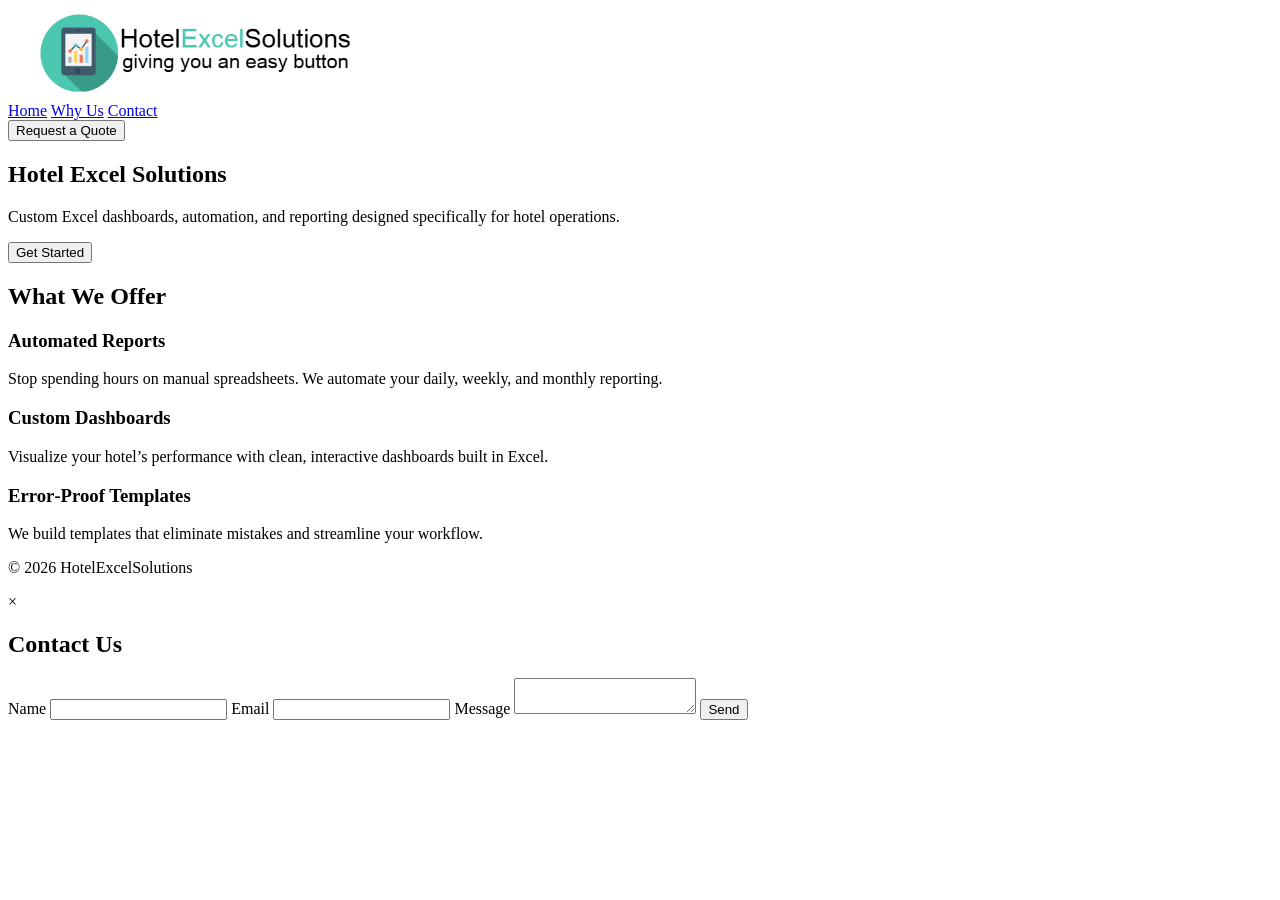
==== index.html @ 382954ae "Update index.html" ====
<!DOCTYPE html>
<html lang="en">
<head>
  <meta charset="UTF-8">
  <meta name="viewport" content="width=device-width, initial-scale=1.0">
  <title>HotelExcelSolutions</title>
  <link rel="stylesheet" href="style.css">
</head>

<body>

<header>
  <img src="logo.png" style="height:90px;">

  <nav>
    <a href="index.html">Home</a>
    <a href="whyus.html">Why Us</a>
    <a href="#" onclick="openModal()">Contact</a>
  </nav>

  <button class="btn" onclick="openModal()">Request a Quote</button>
</header>

<section class="hero">
  <h1>Hotel Excel Solutions</h1>
  <p>Custom Excel dashboards, automation, and reporting designed specifically for hotel operations.</p>
  <button class="btn" onclick="openModal()">Get Started</button>
</section>

<section class="features">
  <h2>What We Offer</h2>
  <div class="feature-grid">
    <div class="feature">
      <h3>Automated Reports</h3>
      <p>Stop spending hours on manual spreadsheets. We automate your daily, weekly, and monthly reporting.</p>
    </div>
    <div class="feature">
      <h3>Custom Dashboards</h3>
      <p>Visualize your hotel’s performance with clean, interactive dashboards built in Excel.</p>
    </div>
    <div class="feature">
      <h3>Error‑Proof Templates</h3>
      <p>We build templates that eliminate mistakes and streamline your workflow.</p>
    </div>
  </div>
</section>

<footer>
  <p>© 2026 HotelExcelSolutions</p>
</footer>

<!-- CONTACT MODAL -->
<div id="contactModal" class="modal">
  <div class="modal-content">
    <span class="close" onclick="closeModal()">&times;</span>
    <h2>Contact Us</h2>
    <form action="https://api.web3forms.com/submit" method="POST">
      <input type="hidden" name="access_key" value="YOUR_WEB3FORMS_KEY">

      <label>Name</label>
      <input type="text" name="name" required>

      <label>Email</label>
      <input type="email" name="email" required>

      <label>Message</label>
      <textarea name="message" required></textarea>

      <button class="btn" type="submit">Send</button>
    </form>
  </div>
</div>

<script>
function openModal() {
  document.getElementById("contactModal").style.display = "block";
}
function closeModal() {
  document.getElementById("contactModal").style.display = "none";
}
</script>

</body>
</html>
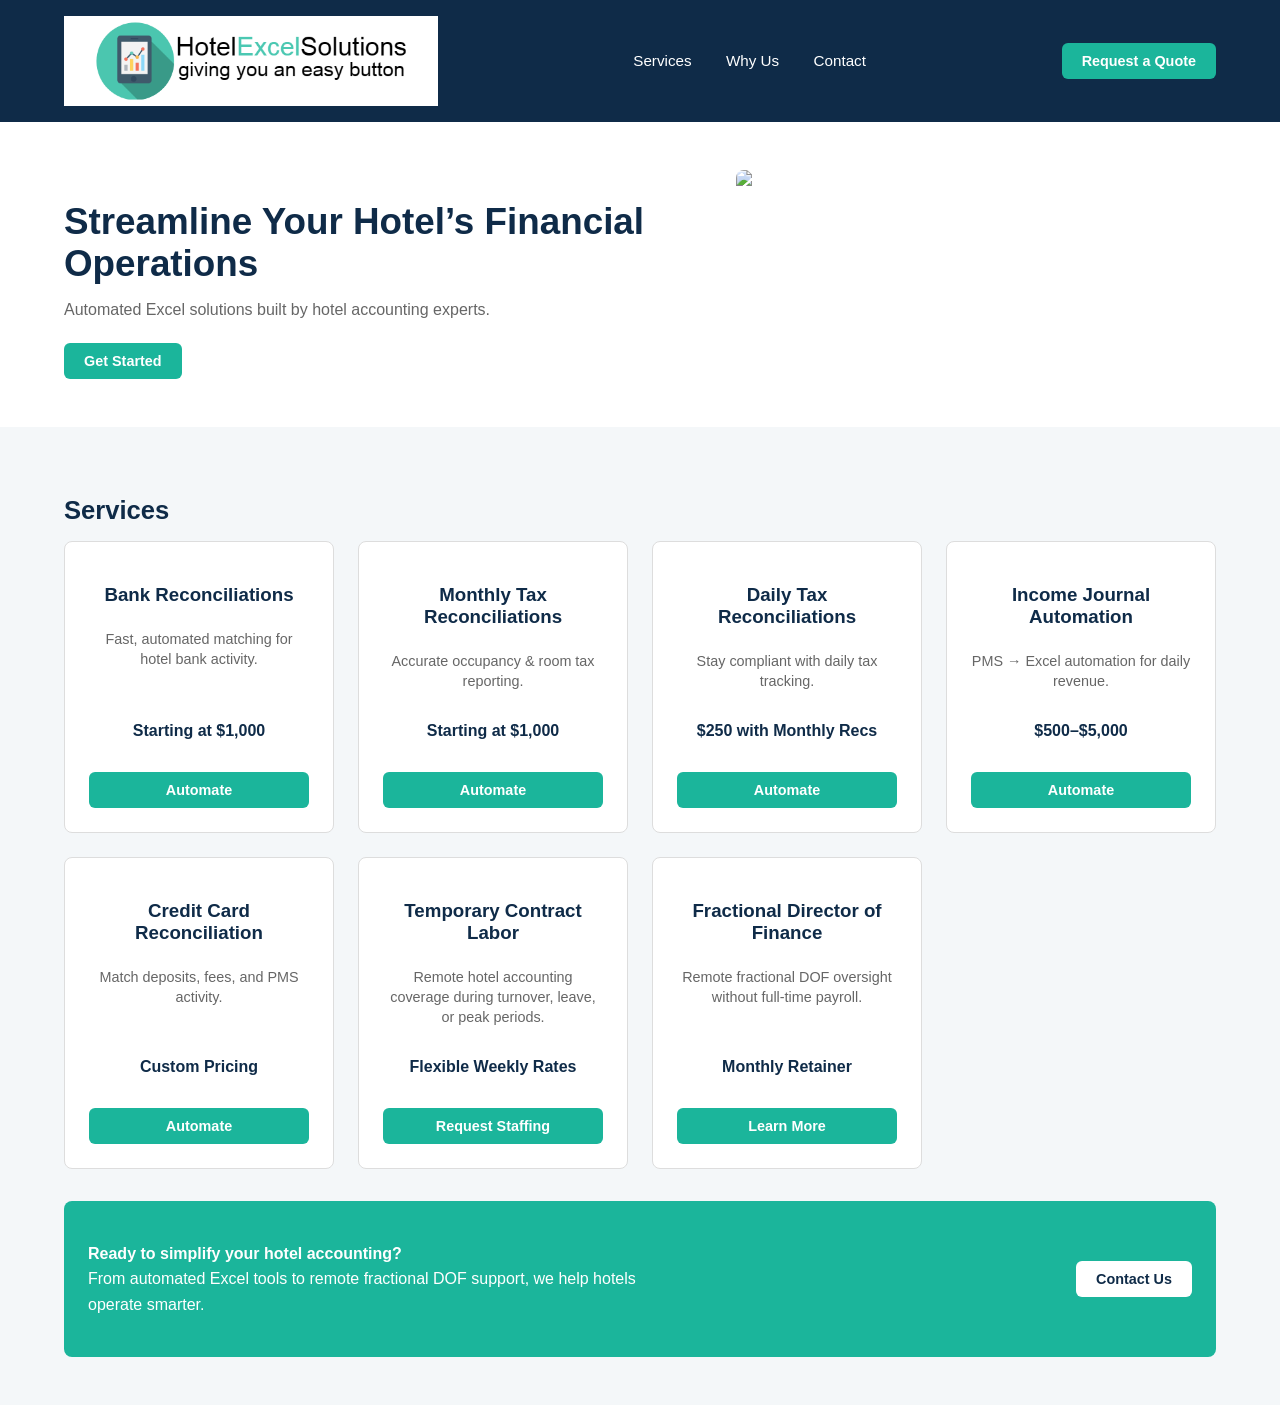
==== commit 5daf7a54: "Update index.html" ====
--- a/index.html
+++ b/index.html
@@ -1,83 +1,302 @@
 <!DOCTYPE html>
 <html lang="en">
 <head>
-  <meta charset="UTF-8">
-  <meta name="viewport" content="width=device-width, initial-scale=1.0">
-  <title>HotelExcelSolutions</title>
-  <link rel="stylesheet" href="style.css">
+<meta charset="UTF-8">
+<meta name="viewport" content="width=device-width, initial-scale=1.0">
+<title>Hotel Excel Solutions</title>
+
+<style>
+:root {
+  --primary:#0f2b48;
+  --accent:#1bb59b;
+  --accent-hover:#15937d;
+  --light:#f4f7f9;
+  --text:#2c3e50;
+  --muted:#666;
+  --white:#fff;
+}
+
+/* GLOBAL */
+body {
+  margin:0;
+  font-family:Segoe UI, Tahoma, sans-serif;
+  background:var(--light);
+  color:var(--text);
+}
+
+/* HEADER */
+header {
+  background:var(--primary);
+  padding:1rem 5%;
+  display:flex;
+  justify-content:space-between;
+  align-items:center;
+}
+header img {height:90px;}
+nav a {
+  color:var(--white);
+  margin:0 15px;
+  text-decoration:none;
+  font-size:.95rem;
+}
+nav a:hover {color:var(--accent);}
+.btn {
+  background:var(--accent);
+  color:var(--white);
+  padding:10px 20px;
+  border-radius:6px;
+  border:none;
+  cursor:pointer;
+  font-size:.9rem;
+  font-weight:600;
+}
+.btn:hover {background:var(--accent-hover);}
+
+/* HERO */
+.hero {
+  background:var(--white);
+  padding:3rem 5%;
+  display:flex;
+  flex-wrap:wrap;
+  gap:2rem;
+}
+.hero-text {flex:1; min-width:280px;}
+.hero-text h1 {
+  font-size:2.3rem;
+  color:var(--primary);
+  margin-bottom:.5rem;
+}
+.hero-text p {
+  color:var(--muted);
+  font-size:1rem;
+  margin-bottom:1.5rem;
+}
+.hero img {
+  max-width:480px;
+  width:100%;
+  border-radius:8px;
+}
+
+/* CONTAINER */
+.container {
+  padding:3rem 5%;
+  max-width:1200px;
+  margin:auto;
+}
+
+/* GRID — ORIGINAL BOX SIZES */
+.grid {
+  display:grid;
+  grid-template-columns:repeat(auto-fit, minmax(250px, 1fr));
+  gap:1.5rem; /* original spacing */
+}
+
+/* CARD — INTERNAL ALIGNMENT FIX ONLY */
+.card {
+  background:var(--white);
+  padding:1.5rem;
+  border-radius:8px;
+  border:1px solid #ddd;
+  text-align:center;
+
+  /* NEW: internal alignment without changing card height */
+  display:flex;
+  flex-direction:column;
+}
+
+.card h3 {
+  color:var(--primary);
+  margin-bottom:0.5rem;
+}
+
+.card p {
+  color:var(--muted);
+  font-size:.9rem;
+  line-height:1.4;
+
+  /* NEW: expands description area to align buttons */
+  flex-grow:1;
+}
+
+.price {
+  font-weight:bold;
+  margin:1rem 0;
+  color:var(--primary);
+}
+
+.card .btn {
+  margin-top:1rem;
+}
+
+/* BANNER */
+.banner {
+  background:#1bb59b;
+  color:#ffffff;
+  padding:1.5rem;
+  border-radius:8px;
+  margin-top:2rem;
+  display:flex;
+  justify-content:space-between;
+  flex-wrap:wrap;
+  align-items:center;
+  gap:1rem;
+}
+.banner p {
+  color:#ffffff;
+  font-size:1rem;
+  line-height:1.6;
+  max-width:600px;
+}
+.banner .btn {
+  background:#ffffff;
+  color:#0f2b48;
+  font-weight:bold;
+}
+
+/* MODAL */
+.modal {
+  display:none;
+  position:fixed;
+  top:0; left:0;
+  width:100%; height:100%;
+  background:rgba(0,0,0,.5);
+  justify-content:center;
+  align-items:center;
+}
+.modal-content {
+  background:var(--white);
+  padding:2rem;
+  border-radius:8px;
+  width:90%;
+  max-width:450px;
+  position:relative;
+}
+.close {
+  position:absolute;
+  top:10px; right:15px;
+  font-size:1.5rem;
+  cursor:pointer;
+}
+input,textarea {
+  width:100%;
+  padding:10px;
+  margin-bottom:1rem;
+  border:1px solid #ccc;
+  border-radius:6px;
+  font-size:.9rem;
+}
+</style>
 </head>
 
 <body>
 
 <header>
-  <img src="logo.png" style="height:90px;">
-
+  <img src="logo.png">
   <nav>
-    <a href="index.html">Home</a>
+    <a href="#services">Services</a>
     <a href="whyus.html">Why Us</a>
     <a href="#" onclick="openModal()">Contact</a>
   </nav>
-
   <button class="btn" onclick="openModal()">Request a Quote</button>
 </header>
 
 <section class="hero">
-  <h1>Hotel Excel Solutions</h1>
-  <p>Custom Excel dashboards, automation, and reporting designed specifically for hotel operations.</p>
-  <button class="btn" onclick="openModal()">Get Started</button>
+  <div class="hero-text">
+    <h1>Streamline Your Hotel’s Financial Operations</h1>
+    <p>Automated Excel solutions built by hotel accounting experts.</p>
+    <button class="btn" onclick="openModal()">Get Started</button>
+  </div>
+  <img src="https://images.unsplash.com/photo-1460925895917-afdab827c52f?auto=format&fit=crop&w=600&q=80">
 </section>
 
-<section class="features">
-  <h2>What We Offer</h2>
-  <div class="feature-grid">
-    <div class="feature">
-      <h3>Automated Reports</h3>
-      <p>Stop spending hours on manual spreadsheets. We automate your daily, weekly, and monthly reporting.</p>
-    </div>
-    <div class="feature">
-      <h3>Custom Dashboards</h3>
-      <p>Visualize your hotel’s performance with clean, interactive dashboards built in Excel.</p>
-    </div>
-    <div class="feature">
-      <h3>Error‑Proof Templates</h3>
-      <p>We build templates that eliminate mistakes and streamline your workflow.</p>
-    </div>
-  </div>
-</section>
-
-<footer>
-  <p>© 2026 HotelExcelSolutions</p>
-</footer>
-
-<!-- CONTACT MODAL -->
-<div id="contactModal" class="modal">
+<div class="container">
+
+<h2 id="services" style="color:var(--primary); margin-bottom:1rem; font-size:1.6rem; font-weight:600;">Services</h2>
+
+<div class="grid">
+
+  <div class="card">
+    <h3>Bank Reconciliations</h3>
+    <p>Fast, automated matching for hotel bank activity.</p>
+    <div class="price">Starting at $1,000</div>
+    <button class="btn" onclick="openModal()">Automate</button>
+  </div>
+
+  <div class="card">
+    <h3>Monthly Tax Reconciliations</h3>
+    <p>Accurate occupancy & room tax reporting.</p>
+    <div class="price">Starting at $1,000</div>
+    <button class="btn" onclick="openModal()">Automate</button>
+  </div>
+
+  <div class="card">
+    <h3>Daily Tax Reconciliations</h3>
+    <p>Stay compliant with daily tax tracking.</p>
+    <div class="price">$250 with Monthly Recs</div>
+    <button class="btn" onclick="openModal()">Automate</button>
+  </div>
+
+  <div class="card">
+    <h3>Income Journal Automation</h3>
+    <p>PMS → Excel automation for daily revenue.</p>
+    <div class="price">$500–$5,000</div>
+    <button class="btn" onclick="openModal()">Automate</button>
+  </div>
+
+  <div class="card">
+    <h3>Credit Card Reconciliation</h3>
+    <p>Match deposits, fees, and PMS activity.</p>
+    <div class="price">Custom Pricing</div>
+    <button class="btn" onclick="openModal()">Automate</button>
+  </div>
+
+  <div class="card">
+    <h3>Temporary Contract Labor</h3>
+    <p>Remote hotel accounting coverage during turnover, leave, or peak periods.</p>
+    <div class="price">Flexible Weekly Rates</div>
+    <button class="btn" onclick="openModal()">Request Staffing</button>
+  </div>
+
+  <div class="card">
+    <h3>Fractional Director of Finance</h3>
+    <p>Remote fractional DOF oversight without full‑time payroll.</p>
+    <div class="price">Monthly Retainer</div>
+    <button class="btn" onclick="openModal()">Learn More</button>
+  </div>
+
+</div>
+
+<div class="banner">
+  <p><strong>Ready to simplify your hotel accounting?</strong><br>
+  From automated Excel tools to remote fractional DOF support, we help hotels operate smarter.</p>
+  <button class="btn" onclick="openModal()">Contact Us</button>
+</div>
+
+</div>
+
+<!-- MODAL -->
+<div class="modal" id="quoteModal">
   <div class="modal-content">
     <span class="close" onclick="closeModal()">&times;</span>
-    <h2>Contact Us</h2>
+    <h2 style="color:var(--primary); margin-bottom:1rem;">Request a Quote</h2>
+
     <form action="https://api.web3forms.com/submit" method="POST">
-      <input type="hidden" name="access_key" value="YOUR_WEB3FORMS_KEY">
-
-      <label>Name</label>
-      <input type="text" name="name" required>
-
-      <label>Email</label>
-      <input type="email" name="email" required>
-
-      <label>Message</label>
-      <textarea name="message" required></textarea>
-
-      <button class="btn" type="submit">Send</button>
+      <input type="hidden" name="access_key" value="4892f52e-7f57-4a6a-965e-d0a2a66b66ae">
+
+      <input type="text" name="Name" placeholder="Your Name" required>
+      <input type="text" name="Property" placeholder="Hotel / Property Name" required>
+      <input type="email" name="Email" placeholder="Email Address" required>
+      <textarea name="Services" rows="3" placeholder="Tell us what you need..."></textarea>
+
+      <button class="btn" style="width:100%;">Submit Request</button>
     </form>
   </div>
 </div>
 
 <script>
-function openModal() {
-  document.getElementById("contactModal").style.display = "block";
-}
-function closeModal() {
-  document.getElementById("contactModal").style.display = "none";
-}
+function openModal(){document.getElementById('quoteModal').style.display='flex';}
+function closeModal(){document.getElementById('quoteModal').style.display='none';}
+window.onclick=function(e){if(e.target===document.getElementById('quoteModal')) closeModal();}
 </script>
 
 </body>
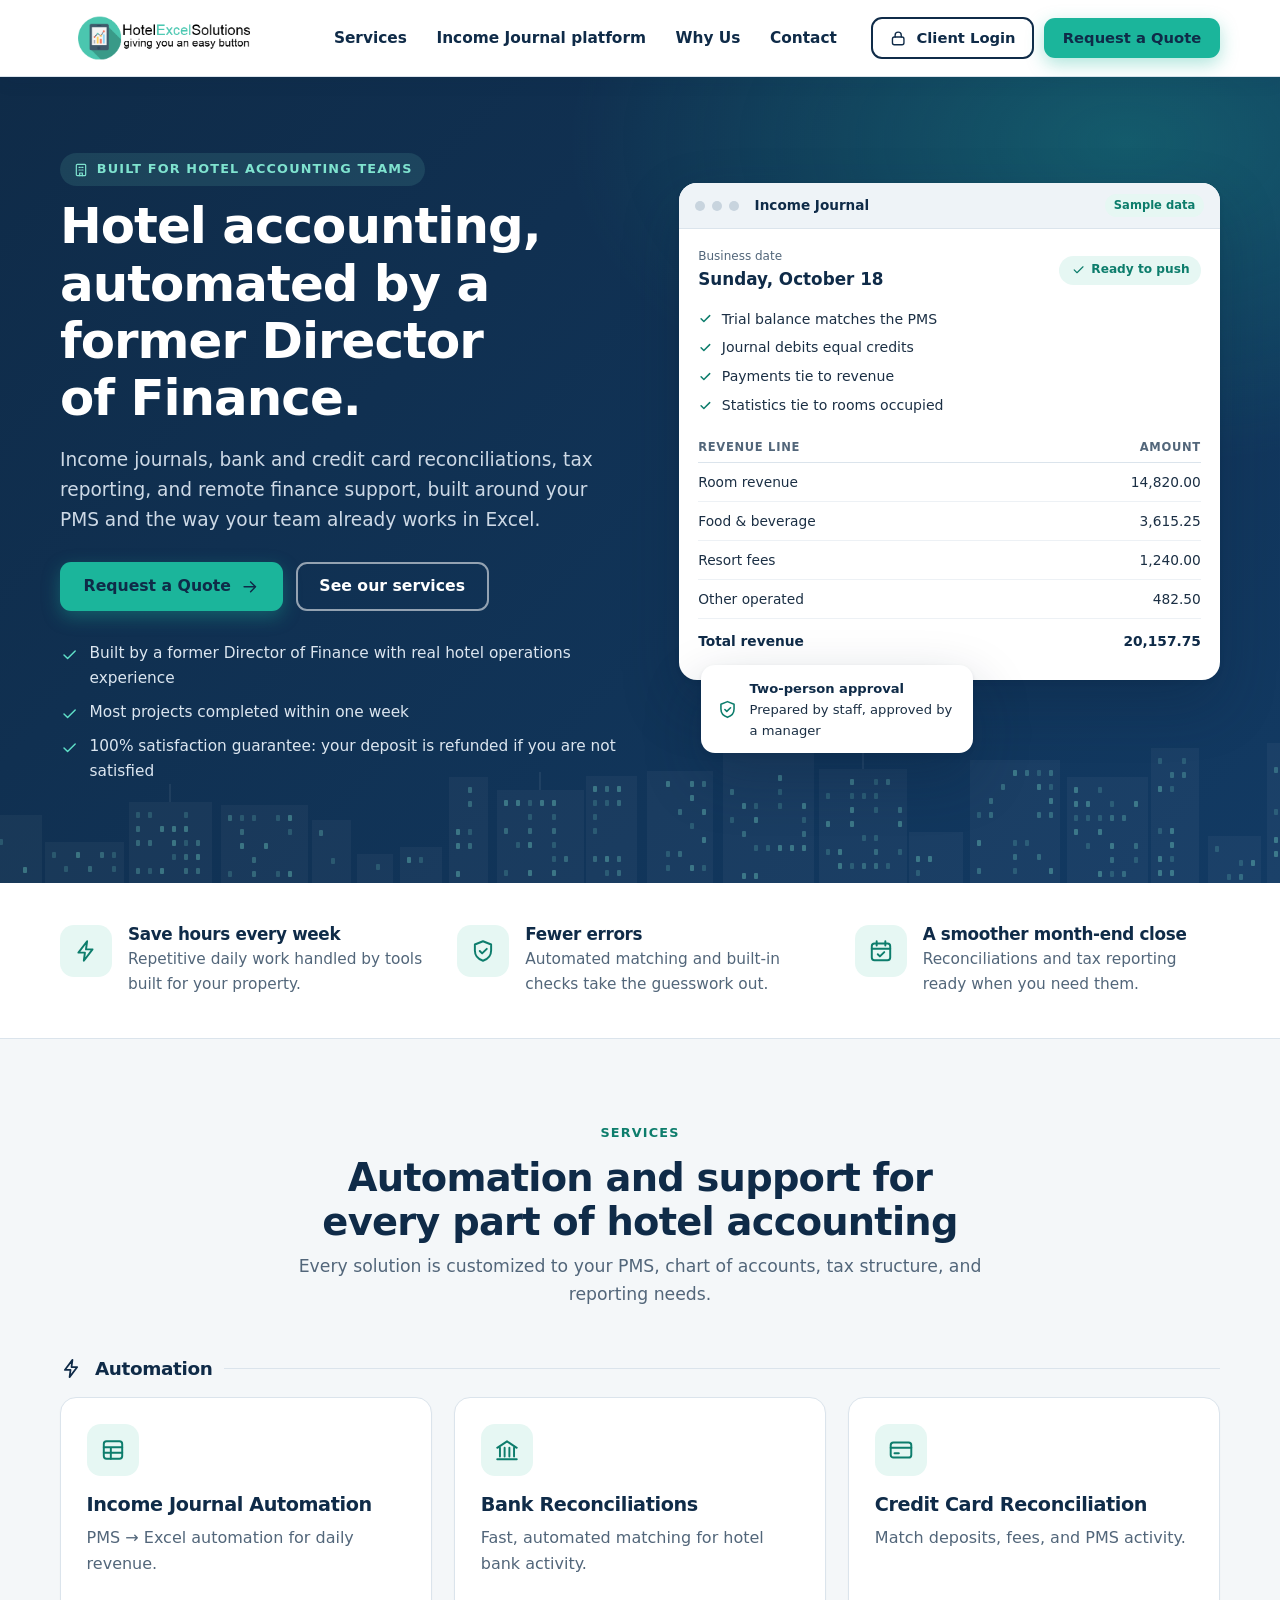
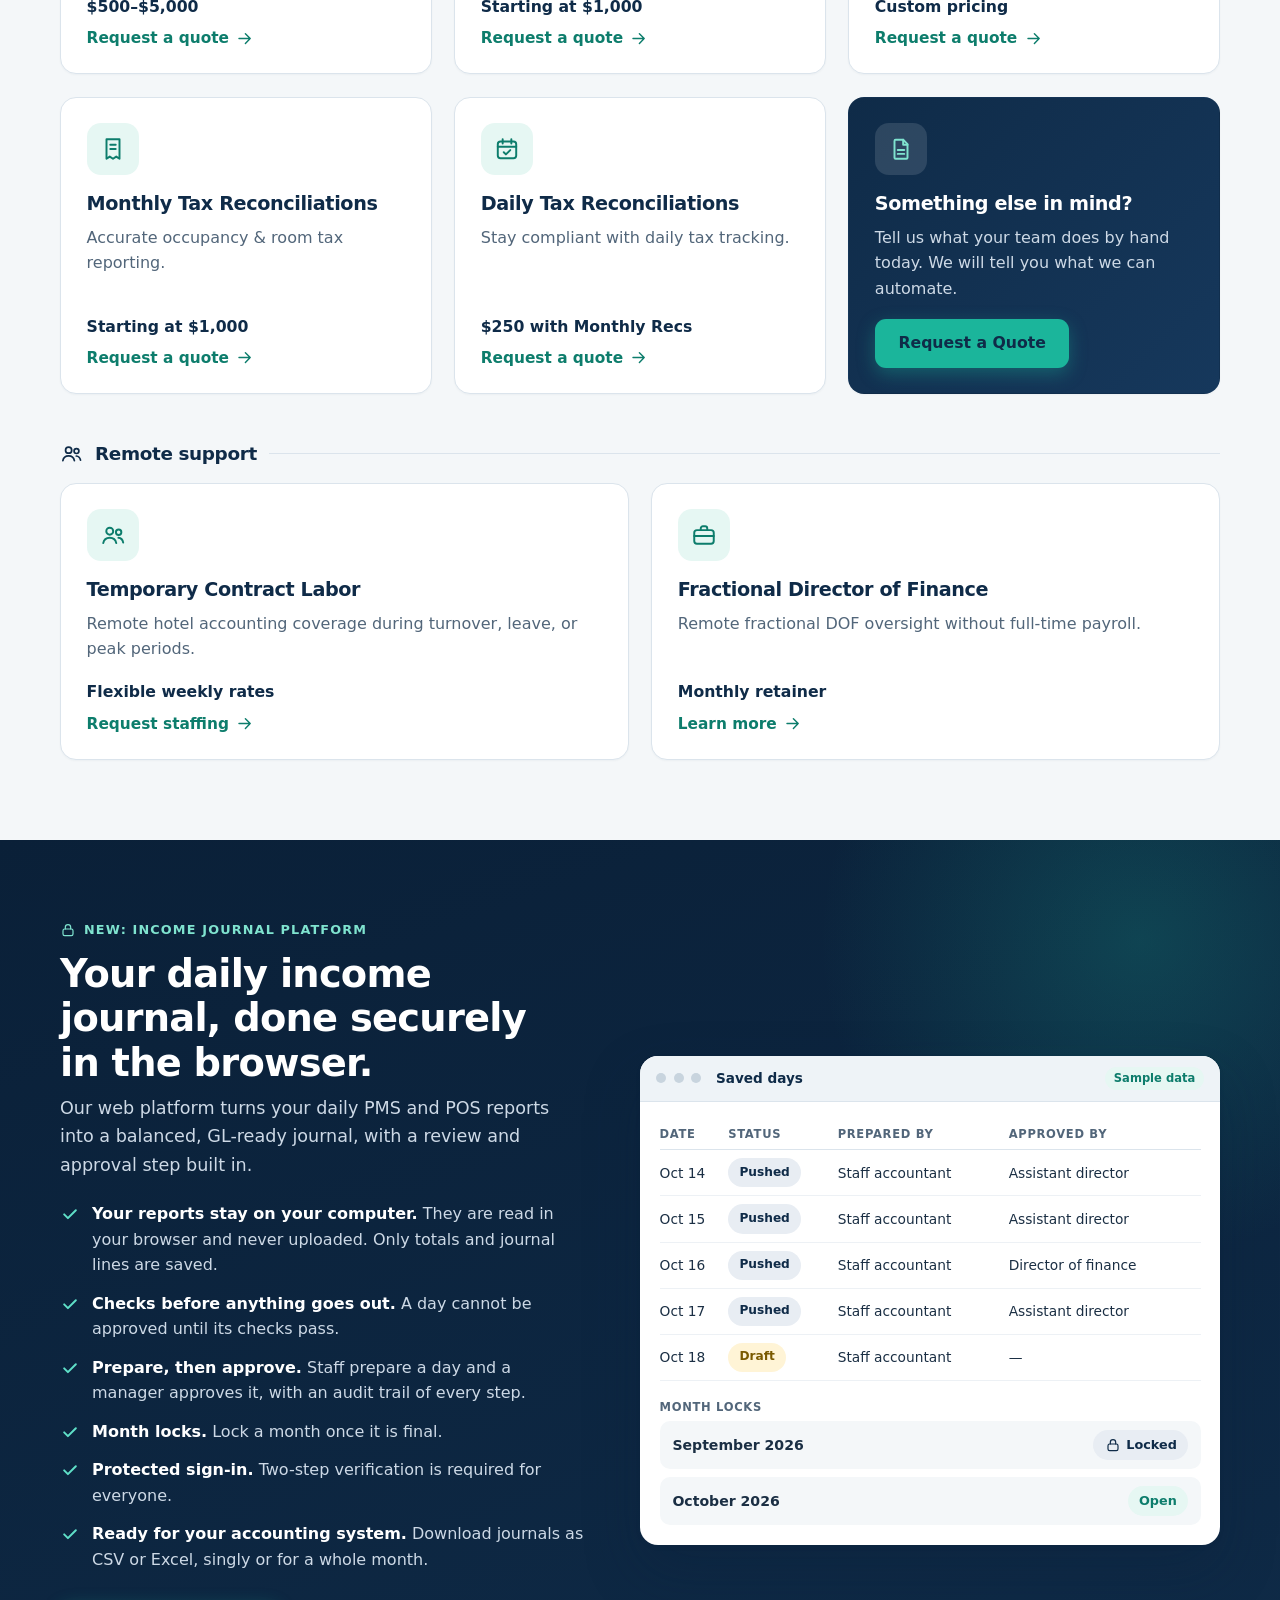
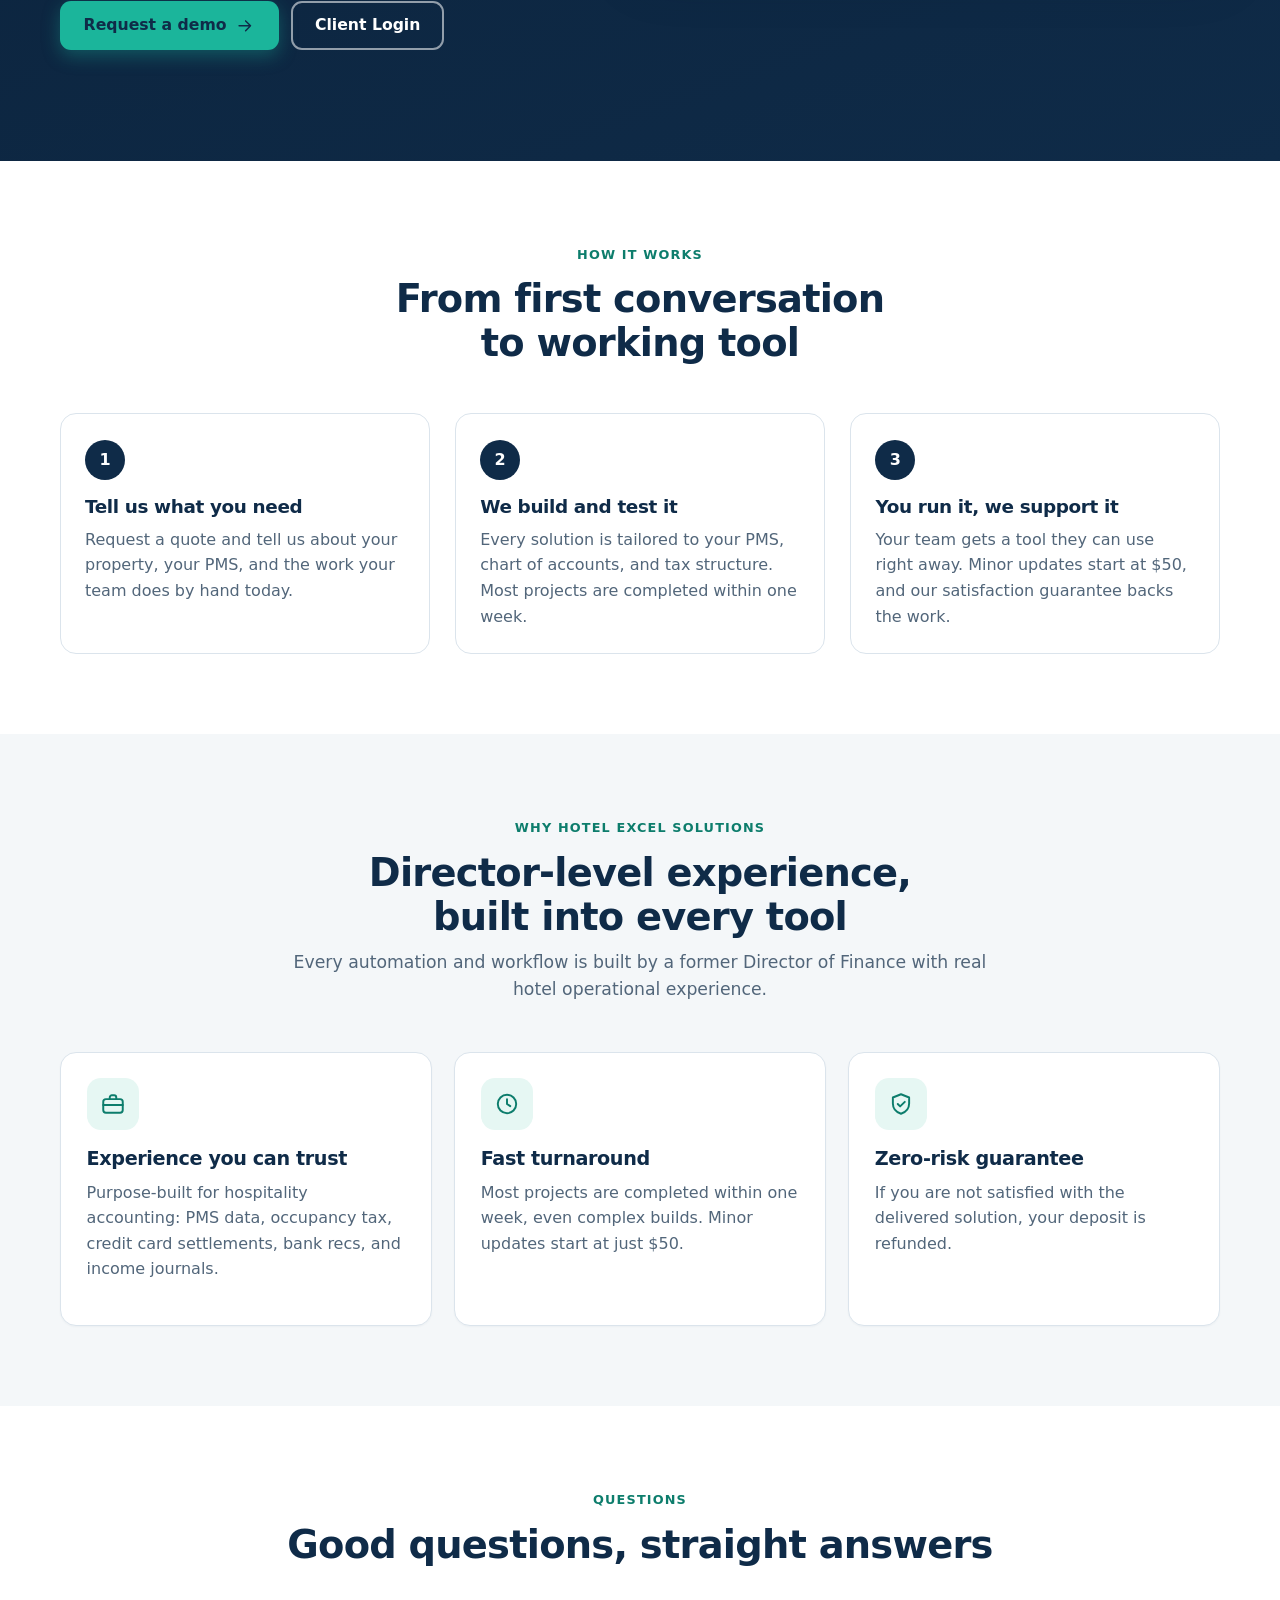
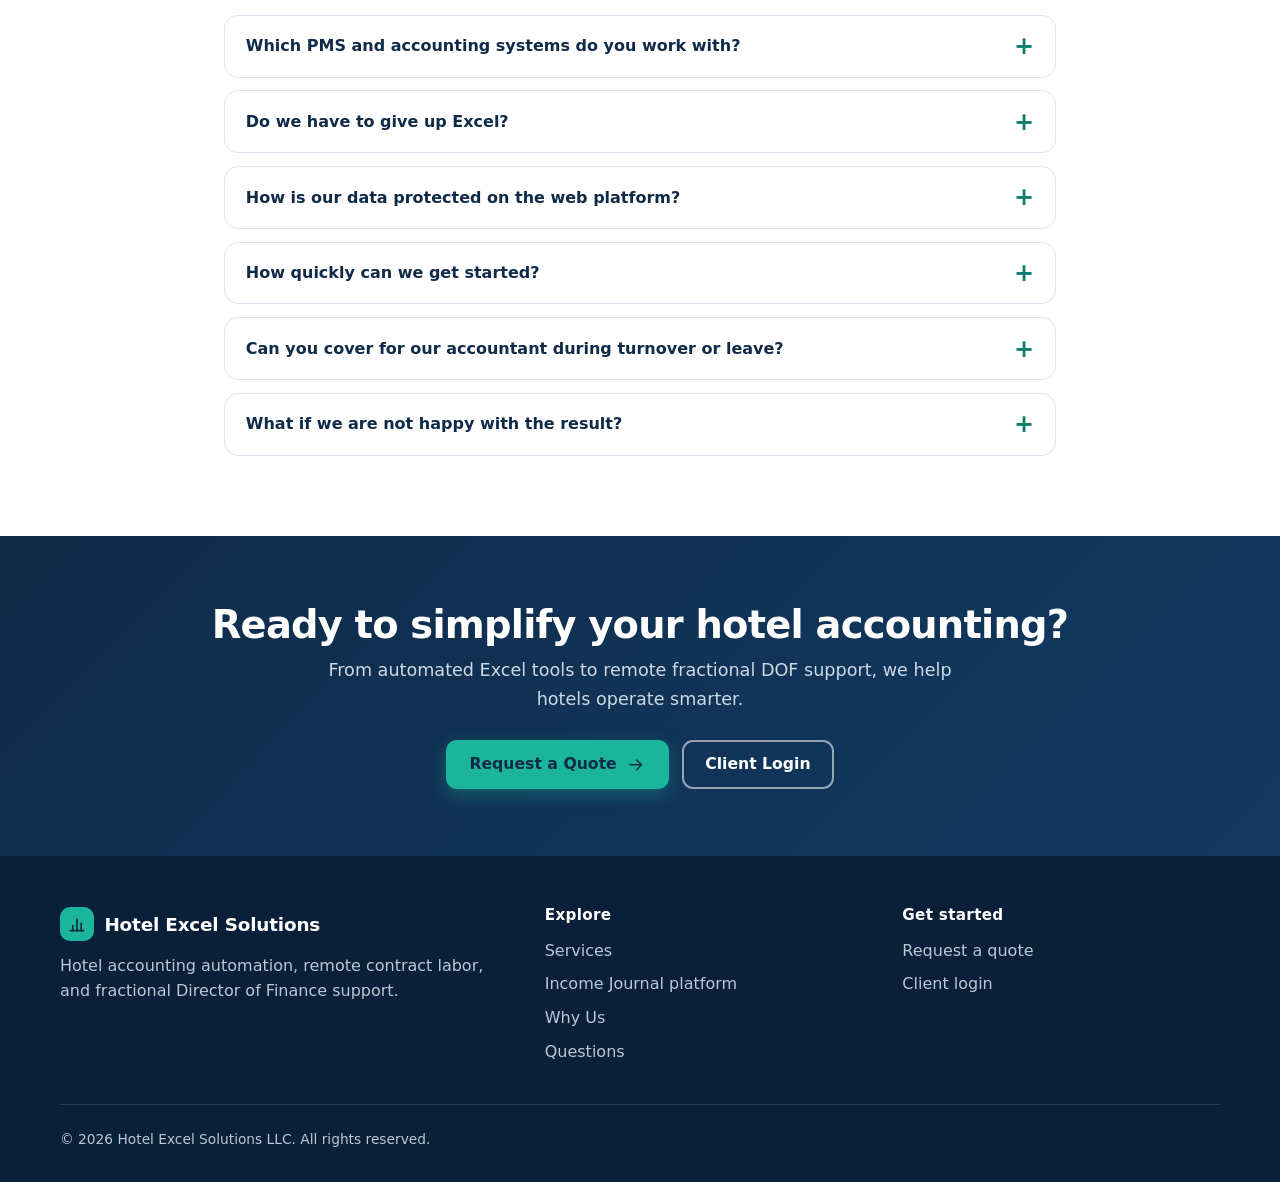
==== commit 94f8e880: "Add files via upload" ====
--- a/index.html
+++ b/index.html
@@ -1,303 +1,343 @@
-<!DOCTYPE html>
-<html lang="en">
-<head>
-<meta charset="UTF-8">
-<meta name="viewport" content="width=device-width, initial-scale=1.0">
-<title>Hotel Excel Solutions</title>
-
-<style>
-:root {
-  --primary:#0f2b48;
-  --accent:#1bb59b;
-  --accent-hover:#15937d;
-  --light:#f4f7f9;
-  --text:#2c3e50;
-  --muted:#666;
-  --white:#fff;
-}
-
-/* GLOBAL */
-body {
-  margin:0;
-  font-family:Segoe UI, Tahoma, sans-serif;
-  background:var(--light);
-  color:var(--text);
-}
-
-/* HEADER */
-header {
-  background:var(--primary);
-  padding:1rem 5%;
-  display:flex;
-  justify-content:space-between;
-  align-items:center;
-}
-header img {height:90px;}
-nav a {
-  color:var(--white);
-  margin:0 15px;
-  text-decoration:none;
-  font-size:.95rem;
-}
-nav a:hover {color:var(--accent);}
-.btn {
-  background:var(--accent);
-  color:var(--white);
-  padding:10px 20px;
-  border-radius:6px;
-  border:none;
-  cursor:pointer;
-  font-size:.9rem;
-  font-weight:600;
-}
-.btn:hover {background:var(--accent-hover);}
-
-/* HERO */
-.hero {
-  background:var(--white);
-  padding:3rem 5%;
-  display:flex;
-  flex-wrap:wrap;
-  gap:2rem;
-}
-.hero-text {flex:1; min-width:280px;}
-.hero-text h1 {
-  font-size:2.3rem;
-  color:var(--primary);
-  margin-bottom:.5rem;
-}
-.hero-text p {
-  color:var(--muted);
-  font-size:1rem;
-  margin-bottom:1.5rem;
-}
-.hero img {
-  max-width:480px;
-  width:100%;
-  border-radius:8px;
-}
-
-/* CONTAINER */
-.container {
-  padding:3rem 5%;
-  max-width:1200px;
-  margin:auto;
-}
-
-/* GRID — ORIGINAL BOX SIZES */
-.grid {
-  display:grid;
-  grid-template-columns:repeat(auto-fit, minmax(250px, 1fr));
-  gap:1.5rem; /* original spacing */
-}
-
-/* CARD — INTERNAL ALIGNMENT FIX ONLY */
-.card {
-  background:var(--white);
-  padding:1.5rem;
-  border-radius:8px;
-  border:1px solid #ddd;
-  text-align:center;
-
-  /* NEW: internal alignment without changing card height */
-  display:flex;
-  flex-direction:column;
-}
-
-.card h3 {
-  color:var(--primary);
-  margin-bottom:0.5rem;
-}
-
-.card p {
-  color:var(--muted);
-  font-size:.9rem;
-  line-height:1.4;
-
-  /* NEW: expands description area to align buttons */
-  flex-grow:1;
-}
-
-.price {
-  font-weight:bold;
-  margin:1rem 0;
-  color:var(--primary);
-}
-
-.card .btn {
-  margin-top:1rem;
-}
-
-/* BANNER */
-.banner {
-  background:#1bb59b;
-  color:#ffffff;
-  padding:1.5rem;
-  border-radius:8px;
-  margin-top:2rem;
-  display:flex;
-  justify-content:space-between;
-  flex-wrap:wrap;
-  align-items:center;
-  gap:1rem;
-}
-.banner p {
-  color:#ffffff;
-  font-size:1rem;
-  line-height:1.6;
-  max-width:600px;
-}
-.banner .btn {
-  background:#ffffff;
-  color:#0f2b48;
-  font-weight:bold;
-}
-
-/* MODAL */
-.modal {
-  display:none;
-  position:fixed;
-  top:0; left:0;
-  width:100%; height:100%;
-  background:rgba(0,0,0,.5);
-  justify-content:center;
-  align-items:center;
-}
-.modal-content {
-  background:var(--white);
-  padding:2rem;
-  border-radius:8px;
-  width:90%;
-  max-width:450px;
-  position:relative;
-}
-.close {
-  position:absolute;
-  top:10px; right:15px;
-  font-size:1.5rem;
-  cursor:pointer;
-}
-input,textarea {
-  width:100%;
-  padding:10px;
-  margin-bottom:1rem;
-  border:1px solid #ccc;
-  border-radius:6px;
-  font-size:.9rem;
-}
-</style>
-</head>
-
-<body>
-
-<header>
-  <img src="logo.png">
-  <nav>
-    <a href="#services">Services</a>
-    <a href="whyus.html">Why Us</a>
-    <a href="#" onclick="openModal()">Contact</a>
-  </nav>
-  <button class="btn" onclick="openModal()">Request a Quote</button>
-</header>
-
-<section class="hero">
-  <div class="hero-text">
-    <h1>Streamline Your Hotel’s Financial Operations</h1>
-    <p>Automated Excel solutions built by hotel accounting experts.</p>
-    <button class="btn" onclick="openModal()">Get Started</button>
-  </div>
-  <img src="https://images.unsplash.com/photo-1460925895917-afdab827c52f?auto=format&fit=crop&w=600&q=80">
-</section>
-
-<div class="container">
-
-<h2 id="services" style="color:var(--primary); margin-bottom:1rem; font-size:1.6rem; font-weight:600;">Services</h2>
-
-<div class="grid">
-
-  <div class="card">
-    <h3>Bank Reconciliations</h3>
-    <p>Fast, automated matching for hotel bank activity.</p>
-    <div class="price">Starting at $1,000</div>
-    <button class="btn" onclick="openModal()">Automate</button>
-  </div>
-
-  <div class="card">
-    <h3>Monthly Tax Reconciliations</h3>
-    <p>Accurate occupancy & room tax reporting.</p>
-    <div class="price">Starting at $1,000</div>
-    <button class="btn" onclick="openModal()">Automate</button>
-  </div>
-
-  <div class="card">
-    <h3>Daily Tax Reconciliations</h3>
-    <p>Stay compliant with daily tax tracking.</p>
-    <div class="price">$250 with Monthly Recs</div>
-    <button class="btn" onclick="openModal()">Automate</button>
-  </div>
-
-  <div class="card">
-    <h3>Income Journal Automation</h3>
-    <p>PMS → Excel automation for daily revenue.</p>
-    <div class="price">$500–$5,000</div>
-    <button class="btn" onclick="openModal()">Automate</button>
-  </div>
-
-  <div class="card">
-    <h3>Credit Card Reconciliation</h3>
-    <p>Match deposits, fees, and PMS activity.</p>
-    <div class="price">Custom Pricing</div>
-    <button class="btn" onclick="openModal()">Automate</button>
-  </div>
-
-  <div class="card">
-    <h3>Temporary Contract Labor</h3>
-    <p>Remote hotel accounting coverage during turnover, leave, or peak periods.</p>
-    <div class="price">Flexible Weekly Rates</div>
-    <button class="btn" onclick="openModal()">Request Staffing</button>
-  </div>
-
-  <div class="card">
-    <h3>Fractional Director of Finance</h3>
-    <p>Remote fractional DOF oversight without full‑time payroll.</p>
-    <div class="price">Monthly Retainer</div>
-    <button class="btn" onclick="openModal()">Learn More</button>
-  </div>
-
-</div>
-
-<div class="banner">
-  <p><strong>Ready to simplify your hotel accounting?</strong><br>
-  From automated Excel tools to remote fractional DOF support, we help hotels operate smarter.</p>
-  <button class="btn" onclick="openModal()">Contact Us</button>
-</div>
-
-</div>
-
-<!-- MODAL -->
-<div class="modal" id="quoteModal">
-  <div class="modal-content">
-    <span class="close" onclick="closeModal()">&times;</span>
-    <h2 style="color:var(--primary); margin-bottom:1rem;">Request a Quote</h2>
-
-    <form action="https://api.web3forms.com/submit" method="POST">
-      <input type="hidden" name="access_key" value="4892f52e-7f57-4a6a-965e-d0a2a66b66ae">
-
-      <input type="text" name="Name" placeholder="Your Name" required>
-      <input type="text" name="Property" placeholder="Hotel / Property Name" required>
-      <input type="email" name="Email" placeholder="Email Address" required>
-      <textarea name="Services" rows="3" placeholder="Tell us what you need..."></textarea>
-
-      <button class="btn" style="width:100%;">Submit Request</button>
-    </form>
-  </div>
-</div>
-
-<script>
-function openModal(){document.getElementById('quoteModal').style.display='flex';}
-function closeModal(){document.getElementById('quoteModal').style.display='none';}
-window.onclick=function(e){if(e.target===document.getElementById('quoteModal')) closeModal();}
-</script>
-
-</body>
-</html>
+<!DOCTYPE html>
+<html lang="en">
+<head>
+<meta charset="utf-8">
+<meta name="viewport" content="width=device-width, initial-scale=1">
+<title>Hotel Accounting Automation & Fractional DOF | Hotel Excel Solutions</title>
+<meta name="description" content="Hotel accounting automation by a former Director of Finance: income journals, bank, credit card and tax reconciliations, remote contract labor, and fractional DOF.">
+<link rel="canonical" href="https://hotelexcelsolutions.com/">
+<meta name="theme-color" content="#0f2b48">
+<meta http-equiv="Content-Security-Policy" content="default-src 'self'; script-src 'self'; style-src 'self'; img-src 'self' data:; font-src 'self'; connect-src https://api.web3forms.com; form-action https://api.web3forms.com; base-uri 'none'; object-src 'none'">
+<meta property="og:type" content="website">
+<meta property="og:site_name" content="Hotel Excel Solutions">
+<meta property="og:title" content="Hotel Accounting Automation & Fractional DOF | Hotel Excel Solutions">
+<meta property="og:description" content="Hotel accounting automation by a former Director of Finance: income journals, bank, credit card and tax reconciliations, remote contract labor, and fractional DOF.">
+<meta property="og:url" content="https://hotelexcelsolutions.com/">
+<meta property="og:image" content="https://hotelexcelsolutions.com/og-image.png">
+<meta property="og:image:width" content="1200">
+<meta property="og:image:height" content="630">
+<meta property="og:image:alt" content="Hotel Excel Solutions: hotel accounting automation">
+<meta name="twitter:card" content="summary_large_image">
+<meta name="twitter:title" content="Hotel Accounting Automation & Fractional DOF | Hotel Excel Solutions">
+<meta name="twitter:description" content="Hotel accounting automation by a former Director of Finance: income journals, bank, credit card and tax reconciliations, remote contract labor, and fractional DOF.">
+<meta name="twitter:image" content="https://hotelexcelsolutions.com/og-image.png">
+<link rel="icon" href="favicon.svg" type="image/svg+xml">
+<link rel="apple-touch-icon" href="apple-touch-icon.png">
+<link rel="stylesheet" href="styles.css">
+<script type="application/ld+json">{"@context": "https://schema.org", "@type": "ProfessionalService", "name": "Hotel Excel Solutions", "url": "https://hotelexcelsolutions.com/", "logo": "https://hotelexcelsolutions.com/logo.png", "description": "Hotel accounting automation, remote contract accounting labor, and fractional Director of Finance support, built by a former hotel Director of Finance.", "serviceType": ["Income journal automation", "Bank reconciliation", "Credit card reconciliation", "Occupancy and room tax reconciliation", "Temporary contract accounting labor", "Fractional Director of Finance"]}</script>
+</head>
+<body>
+<svg class="hide" aria-hidden="true" focusable="false"><defs><symbol id="i-check" viewBox="0 0 24 24"><path d="M5 12.5l4.5 4.5L19 7.5"/></symbol><symbol id="i-arrow" viewBox="0 0 24 24"><path d="M5 12h14M13 6l6 6-6 6"/></symbol><symbol id="i-bank" viewBox="0 0 24 24"><path d="M3 10l9-6 9 6"/><path d="M5.5 10v8M9.8 10v8M14.2 10v8M18.5 10v8M3 20.5h18"/></symbol><symbol id="i-receipt" viewBox="0 0 24 24"><path d="M6 3h12v18l-3-2-3 2-3-2-3 2z"/><path d="M9.5 8h5M9.5 12h5"/></symbol><symbol id="i-calendar" viewBox="0 0 24 24"><rect x="3.5" y="5" width="17" height="15.5" rx="2.5"/><path d="M3.5 10h17M8 3v4M16 3v4"/><path d="M9 15l2 2 4-4"/></symbol><symbol id="i-table" viewBox="0 0 24 24"><rect x="3.5" y="4" width="17" height="16" rx="2.5"/><path d="M3.5 9.5h17M3.5 14.5h17M10 9.5V20"/></symbol><symbol id="i-card" viewBox="0 0 24 24"><rect x="2.5" y="5" width="19" height="14" rx="2.5"/><path d="M2.5 10h19M6 15h4"/></symbol><symbol id="i-users" viewBox="0 0 24 24"><circle cx="9" cy="8.5" r="3.2"/><path d="M3 19.5c.6-3.3 3-5 6-5s5.4 1.7 6 5"/><circle cx="17.2" cy="9.5" r="2.5"/><path d="M17 14.6c2.4.2 3.9 1.7 4.4 4.4"/></symbol><symbol id="i-briefcase" viewBox="0 0 24 24"><rect x="3" y="7.5" width="18" height="12.5" rx="2.5"/><path d="M9 7.5V6a2 2 0 012-2h2a2 2 0 012 2v1.5M3 13h18"/></symbol><symbol id="i-shield" viewBox="0 0 24 24"><path d="M12 3l7.5 3v5.5c0 4.6-3.1 8-7.5 9.5-4.4-1.5-7.5-4.9-7.5-9.5V6z"/><path d="M9 12l2.2 2.2L15.5 10"/></symbol><symbol id="i-lock" viewBox="0 0 24 24"><rect x="4.5" y="10.5" width="15" height="10" rx="2.5"/><path d="M8 10.5V8a4 4 0 018 0v2.5"/></symbol><symbol id="i-clock" viewBox="0 0 24 24"><circle cx="12" cy="12" r="8.5"/><path d="M12 7.5V12l3 2"/></symbol><symbol id="i-download" viewBox="0 0 24 24"><path d="M12 4v11M7.5 10.5L12 15l4.5-4.5M5 19.5h14"/></symbol><symbol id="i-menu" viewBox="0 0 24 24"><path d="M4 7h16M4 12h16M4 17h16"/></symbol><symbol id="i-close" viewBox="0 0 24 24"><path d="M6 6l12 12M18 6L6 18"/></symbol><symbol id="i-bolt" viewBox="0 0 24 24"><path d="M13 3L5 13.5h6L10 21l8-10.5h-6z"/></symbol><symbol id="i-bars" viewBox="0 0 24 24"><path d="M4 20h16"/><path d="M7 20v-6M12 20V6M17 20v-9"/></symbol><symbol id="i-refresh" viewBox="0 0 24 24"><path d="M20 11a8 8 0 00-14-4.5L4 9M4 4v5h5M4 13a8 8 0 0014 4.5L20 15M20 20v-5h-5"/></symbol><symbol id="i-building" viewBox="0 0 24 24"><rect x="5" y="3.5" width="14" height="17" rx="1.5"/><path d="M9 8h2M13 8h2M9 12h2M13 12h2M10 20.5v-4h4v4"/></symbol><symbol id="i-file" viewBox="0 0 24 24"><path d="M7 3.5h7l4 4V20a1 1 0 01-1 1H7a1 1 0 01-1-1V4.5a1 1 0 011-1z"/><path d="M14 3.5V8h4M9 13h6M9 16.5h6"/></symbol></defs></svg>
+<a class="skip" href="#main">Skip to content</a>
+<header class="site-header">
+  <div class="wrap">
+    <a class="brand" href="index.html" aria-label="Hotel Excel Solutions home"><img src="logo.png" alt="Hotel Excel Solutions: giving you an easy button" width="208" height="50"></a>
+    <nav class="nav" id="nav" aria-label="Main">
+      <a href="#services">Services</a>
+      <a href="#platform">Income Journal platform</a>
+      <a href="whyus.html">Why Us</a>
+      <a href="#" data-open-quote>Contact</a>
+      <a class="nav-login" href="https://app.hotelexcelsolutions.com" rel="noopener">Client Login</a>
+    </nav>
+    <div class="header-cta">
+      <a class="btn btn-outline btn-sm" href="https://app.hotelexcelsolutions.com" rel="noopener"><svg class="ico" aria-hidden="true" focusable="false"><use href="#i-lock"/></svg> Client Login</a>
+      <button type="button" class="btn btn-primary btn-sm" data-open-quote>Request a Quote</button>
+    </div>
+    <button type="button" class="menu-btn" id="menuBtn" aria-expanded="false" aria-controls="nav" aria-label="Menu"><svg class="ico" aria-hidden="true" focusable="false"><use href="#i-menu"/></svg></button>
+  </div>
+</header>
+
+<main id="main">
+
+<section class="hero">
+  <svg class="skyline" viewBox="0 0 1440 150" preserveAspectRatio="xMidYMax slice" aria-hidden="true" focusable="false"><rect x="-10" y="93" width="62" height="57" fill="#fff" fill-opacity=".07"/><rect x="-3" y="117" width="4" height="6" rx="1" fill="#7fe3cf" fill-opacity="0.65"/><rect x="33" y="117" width="4" height="6" rx="1" fill="#7fe3cf" fill-opacity="0.5"/><rect x="-3" y="131" width="4" height="6" rx="1" fill="#7fe3cf" fill-opacity="0.35"/><rect x="60" y="82" width="62" height="68" fill="#fff" fill-opacity=".07"/><rect x="67" y="106" width="4" height="6" rx="1" fill="#7fe3cf" fill-opacity="0.35"/><rect x="79" y="106" width="4" height="6" rx="1" fill="#7fe3cf" fill-opacity="0.35"/><rect x="67" y="120" width="4" height="6" rx="1" fill="#7fe3cf" fill-opacity="0.65"/><rect x="103" y="134" width="4" height="6" rx="1" fill="#7fe3cf" fill-opacity="0.65"/><rect x="125" y="109" width="79" height="41" fill="#fff" fill-opacity=".07"/><rect x="132" y="119" width="4" height="6" rx="1" fill="#7fe3cf" fill-opacity="0.35"/><rect x="156" y="119" width="4" height="6" rx="1" fill="#7fe3cf" fill-opacity="0.65"/><rect x="180" y="119" width="4" height="6" rx="1" fill="#7fe3cf" fill-opacity="0.5"/><rect x="192" y="119" width="4" height="6" rx="1" fill="#7fe3cf" fill-opacity="0.35"/><rect x="144" y="133" width="4" height="6" rx="1" fill="#7fe3cf" fill-opacity="0.35"/><rect x="168" y="133" width="4" height="6" rx="1" fill="#7fe3cf" fill-opacity="0.5"/><rect x="192" y="133" width="4" height="6" rx="1" fill="#7fe3cf" fill-opacity="0.35"/><rect x="209" y="69" width="83" height="81" fill="#fff" fill-opacity=".07"/><rect x="216" y="79" width="4" height="6" rx="1" fill="#7fe3cf" fill-opacity="0.35"/><rect x="228" y="79" width="4" height="6" rx="1" fill="#7fe3cf" fill-opacity="0.35"/><rect x="264" y="79" width="4" height="6" rx="1" fill="#7fe3cf" fill-opacity="0.35"/><rect x="216" y="93" width="4" height="6" rx="1" fill="#7fe3cf" fill-opacity="0.5"/><rect x="240" y="93" width="4" height="6" rx="1" fill="#7fe3cf" fill-opacity="0.65"/><rect x="252" y="93" width="4" height="6" rx="1" fill="#7fe3cf" fill-opacity="0.65"/><rect x="264" y="93" width="4" height="6" rx="1" fill="#7fe3cf" fill-opacity="0.65"/><rect x="216" y="107" width="4" height="6" rx="1" fill="#7fe3cf" fill-opacity="0.5"/><rect x="228" y="107" width="4" height="6" rx="1" fill="#7fe3cf" fill-opacity="0.5"/><rect x="252" y="107" width="4" height="6" rx="1" fill="#7fe3cf" fill-opacity="0.65"/><rect x="264" y="107" width="4" height="6" rx="1" fill="#7fe3cf" fill-opacity="0.35"/><rect x="276" y="107" width="4" height="6" rx="1" fill="#7fe3cf" fill-opacity="0.5"/><rect x="252" y="121" width="4" height="6" rx="1" fill="#7fe3cf" fill-opacity="0.35"/><rect x="264" y="121" width="4" height="6" rx="1" fill="#7fe3cf" fill-opacity="0.5"/><rect x="276" y="121" width="4" height="6" rx="1" fill="#7fe3cf" fill-opacity="0.65"/><rect x="216" y="135" width="4" height="6" rx="1" fill="#7fe3cf" fill-opacity="0.5"/><rect x="228" y="135" width="4" height="6" rx="1" fill="#7fe3cf" fill-opacity="0.35"/><rect x="240" y="135" width="4" height="6" rx="1" fill="#7fe3cf" fill-opacity="0.65"/><rect x="264" y="135" width="4" height="6" rx="1" fill="#7fe3cf" fill-opacity="0.5"/><rect x="276" y="135" width="4" height="6" rx="1" fill="#7fe3cf" fill-opacity="0.5"/><rect x="249" y="51" width="2" height="18" fill="#fff" fill-opacity=".12"/><rect x="301" y="72" width="87" height="78" fill="#fff" fill-opacity=".07"/><rect x="308" y="82" width="4" height="6" rx="1" fill="#7fe3cf" fill-opacity="0.5"/><rect x="320" y="82" width="4" height="6" rx="1" fill="#7fe3cf" fill-opacity="0.35"/><rect x="332" y="82" width="4" height="6" rx="1" fill="#7fe3cf" fill-opacity="0.35"/><rect x="356" y="82" width="4" height="6" rx="1" fill="#7fe3cf" fill-opacity="0.35"/><rect x="368" y="82" width="4" height="6" rx="1" fill="#7fe3cf" fill-opacity="0.65"/><rect x="320" y="96" width="4" height="6" rx="1" fill="#7fe3cf" fill-opacity="0.5"/><rect x="368" y="96" width="4" height="6" rx="1" fill="#7fe3cf" fill-opacity="0.35"/><rect x="320" y="110" width="4" height="6" rx="1" fill="#7fe3cf" fill-opacity="0.65"/><rect x="344" y="110" width="4" height="6" rx="1" fill="#7fe3cf" fill-opacity="0.65"/><rect x="332" y="124" width="4" height="6" rx="1" fill="#7fe3cf" fill-opacity="0.5"/><rect x="308" y="138" width="4" height="6" rx="1" fill="#7fe3cf" fill-opacity="0.35"/><rect x="332" y="138" width="4" height="6" rx="1" fill="#7fe3cf" fill-opacity="0.5"/><rect x="356" y="138" width="4" height="6" rx="1" fill="#7fe3cf" fill-opacity="0.35"/><rect x="368" y="138" width="4" height="6" rx="1" fill="#7fe3cf" fill-opacity="0.65"/><rect x="392" y="87" width="39" height="63" fill="#fff" fill-opacity=".07"/><rect x="399" y="97" width="4" height="6" rx="1" fill="#7fe3cf" fill-opacity="0.5"/><rect x="411" y="125" width="4" height="6" rx="1" fill="#7fe3cf" fill-opacity="0.35"/><rect x="437" y="121" width="36" height="29" fill="#fff" fill-opacity=".07"/><rect x="456" y="131" width="4" height="6" rx="1" fill="#7fe3cf" fill-opacity="0.35"/><rect x="480" y="114" width="42" height="36" fill="#fff" fill-opacity=".07"/><rect x="487" y="124" width="4" height="6" rx="1" fill="#7fe3cf" fill-opacity="0.65"/><rect x="499" y="124" width="4" height="6" rx="1" fill="#7fe3cf" fill-opacity="0.35"/><rect x="529" y="44" width="39" height="106" fill="#fff" fill-opacity=".07"/><rect x="548" y="54" width="4" height="6" rx="1" fill="#7fe3cf" fill-opacity="0.5"/><rect x="548" y="68" width="4" height="6" rx="1" fill="#7fe3cf" fill-opacity="0.5"/><rect x="536" y="96" width="4" height="6" rx="1" fill="#7fe3cf" fill-opacity="0.65"/><rect x="548" y="96" width="4" height="6" rx="1" fill="#7fe3cf" fill-opacity="0.35"/><rect x="536" y="110" width="4" height="6" rx="1" fill="#7fe3cf" fill-opacity="0.65"/><rect x="548" y="110" width="4" height="6" rx="1" fill="#7fe3cf" fill-opacity="0.5"/><rect x="536" y="138" width="4" height="6" rx="1" fill="#7fe3cf" fill-opacity="0.65"/><rect x="577" y="57" width="87" height="93" fill="#fff" fill-opacity=".07"/><rect x="584" y="67" width="4" height="6" rx="1" fill="#7fe3cf" fill-opacity="0.65"/><rect x="596" y="67" width="4" height="6" rx="1" fill="#7fe3cf" fill-opacity="0.65"/><rect x="608" y="67" width="4" height="6" rx="1" fill="#7fe3cf" fill-opacity="0.35"/><rect x="620" y="67" width="4" height="6" rx="1" fill="#7fe3cf" fill-opacity="0.65"/><rect x="632" y="67" width="4" height="6" rx="1" fill="#7fe3cf" fill-opacity="0.65"/><rect x="608" y="81" width="4" height="6" rx="1" fill="#7fe3cf" fill-opacity="0.35"/><rect x="632" y="81" width="4" height="6" rx="1" fill="#7fe3cf" fill-opacity="0.35"/><rect x="584" y="95" width="4" height="6" rx="1" fill="#7fe3cf" fill-opacity="0.5"/><rect x="608" y="95" width="4" height="6" rx="1" fill="#7fe3cf" fill-opacity="0.5"/><rect x="632" y="95" width="4" height="6" rx="1" fill="#7fe3cf" fill-opacity="0.5"/><rect x="596" y="109" width="4" height="6" rx="1" fill="#7fe3cf" fill-opacity="0.35"/><rect x="608" y="109" width="4" height="6" rx="1" fill="#7fe3cf" fill-opacity="0.65"/><rect x="632" y="109" width="4" height="6" rx="1" fill="#7fe3cf" fill-opacity="0.35"/><rect x="632" y="123" width="4" height="6" rx="1" fill="#7fe3cf" fill-opacity="0.35"/><rect x="644" y="123" width="4" height="6" rx="1" fill="#7fe3cf" fill-opacity="0.5"/><rect x="584" y="137" width="4" height="6" rx="1" fill="#7fe3cf" fill-opacity="0.35"/><rect x="608" y="137" width="4" height="6" rx="1" fill="#7fe3cf" fill-opacity="0.65"/><rect x="632" y="137" width="4" height="6" rx="1" fill="#7fe3cf" fill-opacity="0.65"/><rect x="619" y="39" width="2" height="18" fill="#fff" fill-opacity=".12"/><rect x="666" y="43" width="51" height="107" fill="#fff" fill-opacity=".07"/><rect x="673" y="53" width="4" height="6" rx="1" fill="#7fe3cf" fill-opacity="0.65"/><rect x="685" y="53" width="4" height="6" rx="1" fill="#7fe3cf" fill-opacity="0.5"/><rect x="697" y="53" width="4" height="6" rx="1" fill="#7fe3cf" fill-opacity="0.65"/><rect x="673" y="67" width="4" height="6" rx="1" fill="#7fe3cf" fill-opacity="0.35"/><rect x="685" y="67" width="4" height="6" rx="1" fill="#7fe3cf" fill-opacity="0.35"/><rect x="697" y="67" width="4" height="6" rx="1" fill="#7fe3cf" fill-opacity="0.5"/><rect x="673" y="81" width="4" height="6" rx="1" fill="#7fe3cf" fill-opacity="0.35"/><rect x="673" y="95" width="4" height="6" rx="1" fill="#7fe3cf" fill-opacity="0.35"/><rect x="673" y="123" width="4" height="6" rx="1" fill="#7fe3cf" fill-opacity="0.5"/><rect x="685" y="123" width="4" height="6" rx="1" fill="#7fe3cf" fill-opacity="0.65"/><rect x="697" y="123" width="4" height="6" rx="1" fill="#7fe3cf" fill-opacity="0.5"/><rect x="685" y="137" width="4" height="6" rx="1" fill="#7fe3cf" fill-opacity="0.35"/><rect x="697" y="137" width="4" height="6" rx="1" fill="#7fe3cf" fill-opacity="0.5"/><rect x="727" y="38" width="66" height="112" fill="#fff" fill-opacity=".07"/><rect x="746" y="48" width="4" height="6" rx="1" fill="#7fe3cf" fill-opacity="0.65"/><rect x="770" y="48" width="4" height="6" rx="1" fill="#7fe3cf" fill-opacity="0.65"/><rect x="782" y="48" width="4" height="6" rx="1" fill="#7fe3cf" fill-opacity="0.5"/><rect x="770" y="62" width="4" height="6" rx="1" fill="#7fe3cf" fill-opacity="0.65"/><rect x="758" y="76" width="4" height="6" rx="1" fill="#7fe3cf" fill-opacity="0.5"/><rect x="782" y="76" width="4" height="6" rx="1" fill="#7fe3cf" fill-opacity="0.65"/><rect x="770" y="90" width="4" height="6" rx="1" fill="#7fe3cf" fill-opacity="0.35"/><rect x="782" y="104" width="4" height="6" rx="1" fill="#7fe3cf" fill-opacity="0.65"/><rect x="746" y="118" width="4" height="6" rx="1" fill="#7fe3cf" fill-opacity="0.35"/><rect x="758" y="118" width="4" height="6" rx="1" fill="#7fe3cf" fill-opacity="0.5"/><rect x="746" y="132" width="4" height="6" rx="1" fill="#7fe3cf" fill-opacity="0.35"/><rect x="770" y="132" width="4" height="6" rx="1" fill="#7fe3cf" fill-opacity="0.65"/><rect x="782" y="132" width="4" height="6" rx="1" fill="#7fe3cf" fill-opacity="0.35"/><rect x="803" y="18" width="91" height="132" fill="#fff" fill-opacity=".07"/><rect x="858" y="42" width="4" height="6" rx="1" fill="#7fe3cf" fill-opacity="0.65"/><rect x="810" y="56" width="4" height="6" rx="1" fill="#7fe3cf" fill-opacity="0.5"/><rect x="858" y="56" width="4" height="6" rx="1" fill="#7fe3cf" fill-opacity="0.35"/><rect x="822" y="70" width="4" height="6" rx="1" fill="#7fe3cf" fill-opacity="0.65"/><rect x="834" y="70" width="4" height="6" rx="1" fill="#7fe3cf" fill-opacity="0.35"/><rect x="858" y="70" width="4" height="6" rx="1" fill="#7fe3cf" fill-opacity="0.35"/><rect x="882" y="70" width="4" height="6" rx="1" fill="#7fe3cf" fill-opacity="0.65"/><rect x="810" y="84" width="4" height="6" rx="1" fill="#7fe3cf" fill-opacity="0.35"/><rect x="834" y="84" width="4" height="6" rx="1" fill="#7fe3cf" fill-opacity="0.65"/><rect x="882" y="84" width="4" height="6" rx="1" fill="#7fe3cf" fill-opacity="0.35"/><rect x="822" y="98" width="4" height="6" rx="1" fill="#7fe3cf" fill-opacity="0.5"/><rect x="882" y="98" width="4" height="6" rx="1" fill="#7fe3cf" fill-opacity="0.5"/><rect x="834" y="112" width="4" height="6" rx="1" fill="#7fe3cf" fill-opacity="0.35"/><rect x="846" y="112" width="4" height="6" rx="1" fill="#7fe3cf" fill-opacity="0.35"/><rect x="858" y="112" width="4" height="6" rx="1" fill="#7fe3cf" fill-opacity="0.65"/><rect x="870" y="112" width="4" height="6" rx="1" fill="#7fe3cf" fill-opacity="0.65"/><rect x="882" y="112" width="4" height="6" rx="1" fill="#7fe3cf" fill-opacity="0.65"/><rect x="822" y="140" width="4" height="6" rx="1" fill="#7fe3cf" fill-opacity="0.65"/><rect x="834" y="140" width="4" height="6" rx="1" fill="#7fe3cf" fill-opacity="0.65"/><rect x="847" y="0" width="2" height="18" fill="#fff" fill-opacity=".12"/><rect x="899" y="36" width="88" height="114" fill="#fff" fill-opacity=".07"/><rect x="930" y="46" width="4" height="6" rx="1" fill="#7fe3cf" fill-opacity="0.65"/><rect x="954" y="46" width="4" height="6" rx="1" fill="#7fe3cf" fill-opacity="0.35"/><rect x="966" y="46" width="4" height="6" rx="1" fill="#7fe3cf" fill-opacity="0.5"/><rect x="906" y="60" width="4" height="6" rx="1" fill="#7fe3cf" fill-opacity="0.35"/><rect x="930" y="60" width="4" height="6" rx="1" fill="#7fe3cf" fill-opacity="0.35"/><rect x="942" y="60" width="4" height="6" rx="1" fill="#7fe3cf" fill-opacity="0.35"/><rect x="954" y="60" width="4" height="6" rx="1" fill="#7fe3cf" fill-opacity="0.35"/><rect x="930" y="74" width="4" height="6" rx="1" fill="#7fe3cf" fill-opacity="0.65"/><rect x="954" y="74" width="4" height="6" rx="1" fill="#7fe3cf" fill-opacity="0.35"/><rect x="978" y="74" width="4" height="6" rx="1" fill="#7fe3cf" fill-opacity="0.5"/><rect x="906" y="88" width="4" height="6" rx="1" fill="#7fe3cf" fill-opacity="0.65"/><rect x="930" y="88" width="4" height="6" rx="1" fill="#7fe3cf" fill-opacity="0.65"/><rect x="978" y="88" width="4" height="6" rx="1" fill="#7fe3cf" fill-opacity="0.65"/><rect x="942" y="102" width="4" height="6" rx="1" fill="#7fe3cf" fill-opacity="0.35"/><rect x="954" y="102" width="4" height="6" rx="1" fill="#7fe3cf" fill-opacity="0.35"/><rect x="906" y="116" width="4" height="6" rx="1" fill="#7fe3cf" fill-opacity="0.35"/><rect x="918" y="116" width="4" height="6" rx="1" fill="#7fe3cf" fill-opacity="0.65"/><rect x="954" y="116" width="4" height="6" rx="1" fill="#7fe3cf" fill-opacity="0.5"/><rect x="978" y="116" width="4" height="6" rx="1" fill="#7fe3cf" fill-opacity="0.35"/><rect x="918" y="130" width="4" height="6" rx="1" fill="#7fe3cf" fill-opacity="0.65"/><rect x="930" y="130" width="4" height="6" rx="1" fill="#7fe3cf" fill-opacity="0.35"/><rect x="942" y="130" width="4" height="6" rx="1" fill="#7fe3cf" fill-opacity="0.5"/><rect x="954" y="130" width="4" height="6" rx="1" fill="#7fe3cf" fill-opacity="0.5"/><rect x="966" y="130" width="4" height="6" rx="1" fill="#7fe3cf" fill-opacity="0.35"/><rect x="942" y="18" width="2" height="18" fill="#fff" fill-opacity=".12"/><rect x="989" y="99" width="54" height="51" fill="#fff" fill-opacity=".07"/><rect x="996" y="123" width="4" height="6" rx="1" fill="#7fe3cf" fill-opacity="0.65"/><rect x="1008" y="123" width="4" height="6" rx="1" fill="#7fe3cf" fill-opacity="0.65"/><rect x="996" y="137" width="4" height="6" rx="1" fill="#7fe3cf" fill-opacity="0.35"/><rect x="1050" y="27" width="90" height="123" fill="#fff" fill-opacity=".07"/><rect x="1093" y="37" width="4" height="6" rx="1" fill="#7fe3cf" fill-opacity="0.65"/><rect x="1105" y="37" width="4" height="6" rx="1" fill="#7fe3cf" fill-opacity="0.5"/><rect x="1117" y="37" width="4" height="6" rx="1" fill="#7fe3cf" fill-opacity="0.35"/><rect x="1129" y="37" width="4" height="6" rx="1" fill="#7fe3cf" fill-opacity="0.5"/><rect x="1081" y="51" width="4" height="6" rx="1" fill="#7fe3cf" fill-opacity="0.5"/><rect x="1117" y="51" width="4" height="6" rx="1" fill="#7fe3cf" fill-opacity="0.65"/><rect x="1129" y="51" width="4" height="6" rx="1" fill="#7fe3cf" fill-opacity="0.35"/><rect x="1069" y="65" width="4" height="6" rx="1" fill="#7fe3cf" fill-opacity="0.5"/><rect x="1129" y="65" width="4" height="6" rx="1" fill="#7fe3cf" fill-opacity="0.65"/><rect x="1057" y="79" width="4" height="6" rx="1" fill="#7fe3cf" fill-opacity="0.35"/><rect x="1069" y="79" width="4" height="6" rx="1" fill="#7fe3cf" fill-opacity="0.5"/><rect x="1117" y="79" width="4" height="6" rx="1" fill="#7fe3cf" fill-opacity="0.5"/><rect x="1129" y="79" width="4" height="6" rx="1" fill="#7fe3cf" fill-opacity="0.5"/><rect x="1057" y="107" width="4" height="6" rx="1" fill="#7fe3cf" fill-opacity="0.65"/><rect x="1093" y="107" width="4" height="6" rx="1" fill="#7fe3cf" fill-opacity="0.35"/><rect x="1105" y="107" width="4" height="6" rx="1" fill="#7fe3cf" fill-opacity="0.35"/><rect x="1093" y="121" width="4" height="6" rx="1" fill="#7fe3cf" fill-opacity="0.5"/><rect x="1117" y="121" width="4" height="6" rx="1" fill="#7fe3cf" fill-opacity="0.5"/><rect x="1057" y="135" width="4" height="6" rx="1" fill="#7fe3cf" fill-opacity="0.5"/><rect x="1093" y="135" width="4" height="6" rx="1" fill="#7fe3cf" fill-opacity="0.35"/><rect x="1129" y="135" width="4" height="6" rx="1" fill="#7fe3cf" fill-opacity="0.65"/><rect x="1147" y="44" width="81" height="106" fill="#fff" fill-opacity=".07"/><rect x="1154" y="54" width="4" height="6" rx="1" fill="#7fe3cf" fill-opacity="0.65"/><rect x="1178" y="54" width="4" height="6" rx="1" fill="#7fe3cf" fill-opacity="0.35"/><rect x="1154" y="68" width="4" height="6" rx="1" fill="#7fe3cf" fill-opacity="0.65"/><rect x="1166" y="68" width="4" height="6" rx="1" fill="#7fe3cf" fill-opacity="0.65"/><rect x="1190" y="68" width="4" height="6" rx="1" fill="#7fe3cf" fill-opacity="0.35"/><rect x="1214" y="68" width="4" height="6" rx="1" fill="#7fe3cf" fill-opacity="0.65"/><rect x="1154" y="82" width="4" height="6" rx="1" fill="#7fe3cf" fill-opacity="0.35"/><rect x="1166" y="82" width="4" height="6" rx="1" fill="#7fe3cf" fill-opacity="0.35"/><rect x="1178" y="82" width="4" height="6" rx="1" fill="#7fe3cf" fill-opacity="0.35"/><rect x="1190" y="82" width="4" height="6" rx="1" fill="#7fe3cf" fill-opacity="0.5"/><rect x="1202" y="82" width="4" height="6" rx="1" fill="#7fe3cf" fill-opacity="0.5"/><rect x="1154" y="96" width="4" height="6" rx="1" fill="#7fe3cf" fill-opacity="0.65"/><rect x="1178" y="96" width="4" height="6" rx="1" fill="#7fe3cf" fill-opacity="0.65"/><rect x="1166" y="110" width="4" height="6" rx="1" fill="#7fe3cf" fill-opacity="0.35"/><rect x="1190" y="110" width="4" height="6" rx="1" fill="#7fe3cf" fill-opacity="0.65"/><rect x="1214" y="110" width="4" height="6" rx="1" fill="#7fe3cf" fill-opacity="0.5"/><rect x="1190" y="124" width="4" height="6" rx="1" fill="#7fe3cf" fill-opacity="0.5"/><rect x="1214" y="124" width="4" height="6" rx="1" fill="#7fe3cf" fill-opacity="0.35"/><rect x="1178" y="138" width="4" height="6" rx="1" fill="#7fe3cf" fill-opacity="0.65"/><rect x="1190" y="138" width="4" height="6" rx="1" fill="#7fe3cf" fill-opacity="0.35"/><rect x="1202" y="138" width="4" height="6" rx="1" fill="#7fe3cf" fill-opacity="0.5"/><rect x="1231" y="15" width="48" height="135" fill="#fff" fill-opacity=".07"/><rect x="1238" y="25" width="4" height="6" rx="1" fill="#7fe3cf" fill-opacity="0.35"/><rect x="1262" y="25" width="4" height="6" rx="1" fill="#7fe3cf" fill-opacity="0.35"/><rect x="1250" y="39" width="4" height="6" rx="1" fill="#7fe3cf" fill-opacity="0.5"/><rect x="1262" y="39" width="4" height="6" rx="1" fill="#7fe3cf" fill-opacity="0.5"/><rect x="1238" y="53" width="4" height="6" rx="1" fill="#7fe3cf" fill-opacity="0.65"/><rect x="1250" y="53" width="4" height="6" rx="1" fill="#7fe3cf" fill-opacity="0.35"/><rect x="1238" y="95" width="4" height="6" rx="1" fill="#7fe3cf" fill-opacity="0.35"/><rect x="1250" y="95" width="4" height="6" rx="1" fill="#7fe3cf" fill-opacity="0.65"/><rect x="1250" y="109" width="4" height="6" rx="1" fill="#7fe3cf" fill-opacity="0.65"/><rect x="1238" y="123" width="4" height="6" rx="1" fill="#7fe3cf" fill-opacity="0.65"/><rect x="1250" y="123" width="4" height="6" rx="1" fill="#7fe3cf" fill-opacity="0.35"/><rect x="1238" y="137" width="4" height="6" rx="1" fill="#7fe3cf" fill-opacity="0.65"/><rect x="1250" y="137" width="4" height="6" rx="1" fill="#7fe3cf" fill-opacity="0.65"/><rect x="1288" y="103" width="53" height="47" fill="#fff" fill-opacity=".07"/><rect x="1295" y="113" width="4" height="6" rx="1" fill="#7fe3cf" fill-opacity="0.35"/><rect x="1319" y="127" width="4" height="6" rx="1" fill="#7fe3cf" fill-opacity="0.35"/><rect x="1331" y="127" width="4" height="6" rx="1" fill="#7fe3cf" fill-opacity="0.65"/><rect x="1307" y="141" width="4" height="6" rx="1" fill="#7fe3cf" fill-opacity="0.35"/><rect x="1319" y="141" width="4" height="6" rx="1" fill="#7fe3cf" fill-opacity="0.5"/><rect x="1347" y="10" width="62" height="140" fill="#fff" fill-opacity=".07"/><rect x="1366" y="20" width="4" height="6" rx="1" fill="#7fe3cf" fill-opacity="0.5"/><rect x="1378" y="20" width="4" height="6" rx="1" fill="#7fe3cf" fill-opacity="0.65"/><rect x="1354" y="34" width="4" height="6" rx="1" fill="#7fe3cf" fill-opacity="0.5"/><rect x="1378" y="34" width="4" height="6" rx="1" fill="#7fe3cf" fill-opacity="0.65"/><rect x="1390" y="34" width="4" height="6" rx="1" fill="#7fe3cf" fill-opacity="0.5"/><rect x="1378" y="48" width="4" height="6" rx="1" fill="#7fe3cf" fill-opacity="0.5"/><rect x="1378" y="62" width="4" height="6" rx="1" fill="#7fe3cf" fill-opacity="0.5"/><rect x="1354" y="76" width="4" height="6" rx="1" fill="#7fe3cf" fill-opacity="0.35"/><rect x="1366" y="76" width="4" height="6" rx="1" fill="#7fe3cf" fill-opacity="0.35"/><rect x="1390" y="90" width="4" height="6" rx="1" fill="#7fe3cf" fill-opacity="0.65"/><rect x="1354" y="104" width="4" height="6" rx="1" fill="#7fe3cf" fill-opacity="0.65"/><rect x="1366" y="104" width="4" height="6" rx="1" fill="#7fe3cf" fill-opacity="0.35"/><rect x="1378" y="104" width="4" height="6" rx="1" fill="#7fe3cf" fill-opacity="0.35"/><rect x="1354" y="118" width="4" height="6" rx="1" fill="#7fe3cf" fill-opacity="0.65"/><rect x="1378" y="118" width="4" height="6" rx="1" fill="#7fe3cf" fill-opacity="0.65"/><rect x="1390" y="132" width="4" height="6" rx="1" fill="#7fe3cf" fill-opacity="0.5"/><rect x="1416" y="41" width="85" height="109" fill="#fff" fill-opacity=".07"/><rect x="1423" y="65" width="4" height="6" rx="1" fill="#7fe3cf" fill-opacity="0.65"/><rect x="1435" y="65" width="4" height="6" rx="1" fill="#7fe3cf" fill-opacity="0.35"/><rect x="1423" y="93" width="4" height="6" rx="1" fill="#7fe3cf" fill-opacity="0.65"/><rect x="1435" y="93" width="4" height="6" rx="1" fill="#7fe3cf" fill-opacity="0.65"/><rect x="1447" y="93" width="4" height="6" rx="1" fill="#7fe3cf" fill-opacity="0.35"/><rect x="1459" y="93" width="4" height="6" rx="1" fill="#7fe3cf" fill-opacity="0.5"/><rect x="1483" y="93" width="4" height="6" rx="1" fill="#7fe3cf" fill-opacity="0.35"/><rect x="1447" y="107" width="4" height="6" rx="1" fill="#7fe3cf" fill-opacity="0.35"/><rect x="1471" y="107" width="4" height="6" rx="1" fill="#7fe3cf" fill-opacity="0.35"/><rect x="1423" y="121" width="4" height="6" rx="1" fill="#7fe3cf" fill-opacity="0.5"/><rect x="1447" y="121" width="4" height="6" rx="1" fill="#7fe3cf" fill-opacity="0.35"/><rect x="1459" y="121" width="4" height="6" rx="1" fill="#7fe3cf" fill-opacity="0.5"/><rect x="1471" y="121" width="4" height="6" rx="1" fill="#7fe3cf" fill-opacity="0.35"/><rect x="1471" y="135" width="4" height="6" rx="1" fill="#7fe3cf" fill-opacity="0.5"/></svg>
+  <div class="wrap">
+    <div>
+      <span class="eyebrow"><svg class="ico" aria-hidden="true" focusable="false"><use href="#i-building"/></svg> Built for hotel accounting teams</span>
+      <h1>Hotel accounting, automated by a former Director of Finance.</h1>
+      <p class="lead">Income journals, bank and credit card reconciliations, tax reporting, and remote finance support, built around your PMS and the way your team already works in Excel.</p>
+      <div class="hero-actions">
+        <button type="button" class="btn btn-primary" data-open-quote>Request a Quote <svg class="ico" aria-hidden="true" focusable="false"><use href="#i-arrow"/></svg></button>
+        <a class="btn btn-light" href="#services">See our services</a>
+      </div>
+      <ul class="trust">
+        <li><svg class="ico" aria-hidden="true" focusable="false"><use href="#i-check"/></svg><span>Built by a former Director of Finance with real hotel operations experience</span></li>
+        <li><svg class="ico" aria-hidden="true" focusable="false"><use href="#i-check"/></svg><span>Most projects completed within one week</span></li>
+        <li><svg class="ico" aria-hidden="true" focusable="false"><use href="#i-check"/></svg><span>100% satisfaction guarantee: your deposit is refunded if you are not satisfied</span></li>
+      </ul>
+    </div>
+    <div class="mock-wrap has-float">
+      <div class="mock" role="img" aria-label="Illustration of the Income Journal showing a daily journal that is ready to push, with four passing checks and revenue lines. Sample data.">
+        <div class="mock-bar"><i></i><i></i><i></i><b>Income Journal</b><em>Sample data</em></div>
+        <div class="mock-body">
+          <div class="mock-top"><div><small>Business date</small><strong>Sunday, October 18</strong></div><span class="pill ok"><svg class="ico" aria-hidden="true" focusable="false"><use href="#i-check"/></svg> Ready to push</span></div>
+          <ul class="mock-checks">
+            <li><svg class="ico" aria-hidden="true" focusable="false"><use href="#i-check"/></svg> Trial balance matches the PMS</li>
+            <li><svg class="ico" aria-hidden="true" focusable="false"><use href="#i-check"/></svg> Journal debits equal credits</li>
+            <li><svg class="ico" aria-hidden="true" focusable="false"><use href="#i-check"/></svg> Payments tie to revenue</li>
+            <li><svg class="ico" aria-hidden="true" focusable="false"><use href="#i-check"/></svg> Statistics tie to rooms occupied</li>
+          </ul>
+          <table class="mock-table">
+            <thead><tr><th>Revenue line</th><th class="n">Amount</th></tr></thead>
+            <tbody>
+              <tr><td>Room revenue</td><td class="n">14,820.00</td></tr>
+              <tr><td>Food &amp; beverage</td><td class="n">3,615.25</td></tr>
+              <tr><td>Resort fees</td><td class="n">1,240.00</td></tr>
+              <tr><td>Other operated</td><td class="n">482.50</td></tr>
+            </tbody>
+            <tfoot><tr><td>Total revenue</td><td class="n">20,157.75</td></tr></tfoot>
+          </table>
+        </div>
+      </div>
+      <div class="mock-float" aria-hidden="true"><svg class="ico" aria-hidden="true" focusable="false"><use href="#i-shield"/></svg><div><b>Two-person approval</b>Prepared by staff, approved by a manager</div></div>
+    </div>
+  </div>
+</section>
+
+<section class="outcomes" aria-label="What you get">
+  <div class="wrap">
+    <div class="outcome"><div class="icon-box"><svg class="ico" aria-hidden="true" focusable="false"><use href="#i-bolt"/></svg></div><div><h3>Save hours every week</h3><p>Repetitive daily work handled by tools built for your property.</p></div></div>
+    <div class="outcome"><div class="icon-box"><svg class="ico" aria-hidden="true" focusable="false"><use href="#i-shield"/></svg></div><div><h3>Fewer errors</h3><p>Automated matching and built-in checks take the guesswork out.</p></div></div>
+    <div class="outcome"><div class="icon-box"><svg class="ico" aria-hidden="true" focusable="false"><use href="#i-calendar"/></svg></div><div><h3>A smoother month-end close</h3><p>Reconciliations and tax reporting ready when you need them.</p></div></div>
+  </div>
+</section>
+
+<section class="section alt" id="services" aria-labelledby="services-h">
+  <div class="wrap">
+    <div class="section-head">
+      <span class="eyebrow">Services</span>
+      <h2 id="services-h">Automation and support for every part of hotel accounting</h2>
+      <p>Every solution is customized to your PMS, chart of accounts, tax structure, and reporting needs.</p>
+    </div>
+
+    <h3 class="group-title"><svg class="ico" aria-hidden="true" focusable="false"><use href="#i-bolt"/></svg> Automation</h3>
+    <div class="grid grid-3">
+      <article class="card">
+        <div class="icon-box"><svg class="ico" aria-hidden="true" focusable="false"><use href="#i-table"/></svg></div>
+        <h3>Income Journal Automation</h3>
+        <p>PMS &rarr; Excel automation for daily revenue.</p>
+        <div class="price">$500&ndash;$5,000</div>
+        <button type="button" class="more" data-open-quote data-interest="Income Journal Automation">Request a quote <svg class="ico" aria-hidden="true" focusable="false"><use href="#i-arrow"/></svg></button>
+      </article>
+      <article class="card">
+        <div class="icon-box"><svg class="ico" aria-hidden="true" focusable="false"><use href="#i-bank"/></svg></div>
+        <h3>Bank Reconciliations</h3>
+        <p>Fast, automated matching for hotel bank activity.</p>
+        <div class="price">Starting at $1,000</div>
+        <button type="button" class="more" data-open-quote data-interest="Bank Reconciliations">Request a quote <svg class="ico" aria-hidden="true" focusable="false"><use href="#i-arrow"/></svg></button>
+      </article>
+      <article class="card">
+        <div class="icon-box"><svg class="ico" aria-hidden="true" focusable="false"><use href="#i-card"/></svg></div>
+        <h3>Credit Card Reconciliation</h3>
+        <p>Match deposits, fees, and PMS activity.</p>
+        <div class="price">Custom pricing</div>
+        <button type="button" class="more" data-open-quote data-interest="Credit Card Reconciliation">Request a quote <svg class="ico" aria-hidden="true" focusable="false"><use href="#i-arrow"/></svg></button>
+      </article>
+      <article class="card">
+        <div class="icon-box"><svg class="ico" aria-hidden="true" focusable="false"><use href="#i-receipt"/></svg></div>
+        <h3>Monthly Tax Reconciliations</h3>
+        <p>Accurate occupancy &amp; room tax reporting.</p>
+        <div class="price">Starting at $1,000</div>
+        <button type="button" class="more" data-open-quote data-interest="Monthly Tax Reconciliations">Request a quote <svg class="ico" aria-hidden="true" focusable="false"><use href="#i-arrow"/></svg></button>
+      </article>
+      <article class="card">
+        <div class="icon-box"><svg class="ico" aria-hidden="true" focusable="false"><use href="#i-calendar"/></svg></div>
+        <h3>Daily Tax Reconciliations</h3>
+        <p>Stay compliant with daily tax tracking.</p>
+        <div class="price">$250 with Monthly Recs</div>
+        <button type="button" class="more" data-open-quote data-interest="Daily Tax Reconciliations">Request a quote <svg class="ico" aria-hidden="true" focusable="false"><use href="#i-arrow"/></svg></button>
+      </article>
+      <article class="card card-cta">
+        <div class="icon-box"><svg class="ico" aria-hidden="true" focusable="false"><use href="#i-file"/></svg></div>
+        <h3>Something else in mind?</h3>
+        <p>Tell us what your team does by hand today. We will tell you what we can automate.</p>
+        <button type="button" class="btn btn-primary" data-open-quote data-interest="Something else">Request a Quote</button>
+      </article>
+    </div>
+
+    <h3 class="group-title"><svg class="ico" aria-hidden="true" focusable="false"><use href="#i-users"/></svg> Remote support</h3>
+    <div class="grid grid-2">
+      <article class="card">
+        <div class="icon-box"><svg class="ico" aria-hidden="true" focusable="false"><use href="#i-users"/></svg></div>
+        <h3>Temporary Contract Labor</h3>
+        <p>Remote hotel accounting coverage during turnover, leave, or peak periods.</p>
+        <div class="price">Flexible weekly rates</div>
+        <button type="button" class="more" data-open-quote data-interest="Temporary Contract Labor">Request staffing <svg class="ico" aria-hidden="true" focusable="false"><use href="#i-arrow"/></svg></button>
+      </article>
+      <article class="card">
+        <div class="icon-box"><svg class="ico" aria-hidden="true" focusable="false"><use href="#i-briefcase"/></svg></div>
+        <h3>Fractional Director of Finance</h3>
+        <p>Remote fractional DOF oversight without full-time payroll.</p>
+        <div class="price">Monthly retainer</div>
+        <button type="button" class="more" data-open-quote data-interest="Fractional Director of Finance">Learn more <svg class="ico" aria-hidden="true" focusable="false"><use href="#i-arrow"/></svg></button>
+      </article>
+    </div>
+  </div>
+</section>
+
+<section class="section spot" id="platform" aria-labelledby="platform-h">
+  <div class="wrap">
+    <div>
+      <span class="eyebrow"><svg class="ico" aria-hidden="true" focusable="false"><use href="#i-lock"/></svg> New: Income Journal platform</span>
+      <h2 id="platform-h">Your daily income journal, done securely in the browser.</h2>
+      <p class="lead">Our web platform turns your daily PMS and POS reports into a balanced, GL-ready journal, with a review and approval step built in.</p>
+      <ul class="checklist">
+        <li><svg class="ico" aria-hidden="true" focusable="false"><use href="#i-check"/></svg><span><b>Your reports stay on your computer.</b> They are read in your browser and never uploaded. Only totals and journal lines are saved.</span></li>
+        <li><svg class="ico" aria-hidden="true" focusable="false"><use href="#i-check"/></svg><span><b>Checks before anything goes out.</b> A day cannot be approved until its checks pass.</span></li>
+        <li><svg class="ico" aria-hidden="true" focusable="false"><use href="#i-check"/></svg><span><b>Prepare, then approve.</b> Staff prepare a day and a manager approves it, with an audit trail of every step.</span></li>
+        <li><svg class="ico" aria-hidden="true" focusable="false"><use href="#i-check"/></svg><span><b>Month locks.</b> Lock a month once it is final.</span></li>
+        <li><svg class="ico" aria-hidden="true" focusable="false"><use href="#i-check"/></svg><span><b>Protected sign-in.</b> Two-step verification is required for everyone.</span></li>
+        <li><svg class="ico" aria-hidden="true" focusable="false"><use href="#i-check"/></svg><span><b>Ready for your accounting system.</b> Download journals as CSV or Excel, singly or for a whole month.</span></li>
+      </ul>
+      <div class="hero-actions">
+        <button type="button" class="btn btn-primary" data-open-quote data-interest="Income Journal web platform (demo)">Request a demo <svg class="ico" aria-hidden="true" focusable="false"><use href="#i-arrow"/></svg></button>
+        <a class="btn btn-light" href="https://app.hotelexcelsolutions.com" rel="noopener">Client Login</a>
+      </div>
+    </div>
+    <div class="mock-wrap">
+      <div class="mock" role="img" aria-label="Illustration of the Saved days list showing days that are pushed and a draft day, and the month locks list showing September locked and October open. Sample data.">
+        <div class="mock-bar"><i></i><i></i><i></i><b>Saved days</b><em>Sample data</em></div>
+        <div class="mock-body">
+          <table class="mock-table">
+            <thead><tr><th>Date</th><th>Status</th><th>Prepared by</th><th>Approved by</th></tr></thead>
+            <tbody>
+              <tr><td>Oct 14</td><td><span class="pill lock">Pushed</span></td><td>Staff accountant</td><td>Assistant director</td></tr>
+              <tr><td>Oct 15</td><td><span class="pill lock">Pushed</span></td><td>Staff accountant</td><td>Assistant director</td></tr>
+              <tr><td>Oct 16</td><td><span class="pill lock">Pushed</span></td><td>Staff accountant</td><td>Director of finance</td></tr>
+              <tr><td>Oct 17</td><td><span class="pill lock">Pushed</span></td><td>Staff accountant</td><td>Assistant director</td></tr>
+              <tr><td>Oct 18</td><td><span class="pill draft">Draft</span></td><td>Staff accountant</td><td>&mdash;</td></tr>
+            </tbody>
+          </table>
+          <div class="mock-sub">Month locks</div>
+          <div class="mock-locks">
+            <div><b>September 2026</b><span class="pill lock"><svg class="ico" aria-hidden="true" focusable="false"><use href="#i-lock"/></svg> Locked</span></div>
+            <div><b>October 2026</b><span class="pill ok">Open</span></div>
+          </div>
+        </div>
+      </div>
+    </div>
+  </div>
+</section>
+
+<section class="section" aria-labelledby="how-h">
+  <div class="wrap">
+    <div class="section-head">
+      <span class="eyebrow">How it works</span>
+      <h2 id="how-h">From first conversation to working tool</h2>
+    </div>
+    <div class="steps">
+      <div class="step"><h3>Tell us what you need</h3><p>Request a quote and tell us about your property, your PMS, and the work your team does by hand today.</p></div>
+      <div class="step"><h3>We build and test it</h3><p>Every solution is tailored to your PMS, chart of accounts, and tax structure. Most projects are completed within one week.</p></div>
+      <div class="step"><h3>You run it, we support it</h3><p>Your team gets a tool they can use right away. Minor updates start at $50, and our satisfaction guarantee backs the work.</p></div>
+    </div>
+  </div>
+</section>
+
+<section class="section alt" aria-labelledby="why-h">
+  <div class="wrap">
+    <div class="section-head">
+      <span class="eyebrow">Why Hotel Excel Solutions</span>
+      <h2 id="why-h">Director-level experience, built into every tool</h2>
+      <p>Every automation and workflow is built by a former Director of Finance with real hotel operational experience.</p>
+    </div>
+    <div class="grid grid-3">
+      <article class="card"><div class="icon-box"><svg class="ico" aria-hidden="true" focusable="false"><use href="#i-briefcase"/></svg></div><h3>Experience you can trust</h3><p>Purpose-built for hospitality accounting: PMS data, occupancy tax, credit card settlements, bank recs, and income journals.</p></article>
+      <article class="card"><div class="icon-box"><svg class="ico" aria-hidden="true" focusable="false"><use href="#i-clock"/></svg></div><h3>Fast turnaround</h3><p>Most projects are completed within one week, even complex builds. Minor updates start at just $50.</p></article>
+      <article class="card"><div class="icon-box"><svg class="ico" aria-hidden="true" focusable="false"><use href="#i-shield"/></svg></div><h3>Zero-risk guarantee</h3><p>If you are not satisfied with the delivered solution, your deposit is refunded.</p></article>
+    </div>
+  </div>
+</section>
+
+<section class="section" id="faq" aria-labelledby="faq-h">
+  <div class="wrap">
+    <div class="section-head">
+      <span class="eyebrow">Questions</span>
+      <h2 id="faq-h">Good questions, straight answers</h2>
+    </div>
+    <div class="faq">
+      <details><summary>Which PMS and accounting systems do you work with?</summary><div class="answer"><p>Every solution is tailored to your PMS, chart of accounts, tax structure, and reporting needs. Tell us what you use when you request a quote and we will explain how we would approach it.</p></div></details>
+      <details><summary>Do we have to give up Excel?</summary><div class="answer"><p>No. Our automation is built with Excel and VBA, so your team keeps working in a tool it already knows. The web platform also lets you download journals as CSV or Excel files.</p></div></details>
+      <details><summary>How is our data protected on the web platform?</summary><div class="answer"><p>Your daily reports are read in your browser and are never uploaded. Only totals, journal lines, and the files you generate are saved. Everyone signs in with a password plus two-step verification, access is limited by role, and every save, approval, and change is recorded in an audit log.</p></div></details>
+      <details><summary>How quickly can we get started?</summary><div class="answer"><p>Most projects are completed within one week, even complex builds.</p></div></details>
+      <details><summary>Can you cover for our accountant during turnover or leave?</summary><div class="answer"><p>Yes. Temporary contract labor gives you remote hotel accounting coverage during turnover, leave, or peak periods, at flexible weekly rates.</p></div></details>
+      <details><summary>What if we are not happy with the result?</summary><div class="answer"><p>Your deposit is refunded. Every delivered solution is covered by our 100% satisfaction guarantee.</p></div></details>
+    </div>
+  </div>
+</section>
+
+<section class="cta-band" aria-labelledby="cta-h">
+  <div class="wrap">
+    <h2 id="cta-h">Ready to simplify your hotel accounting?</h2>
+    <p>From automated Excel tools to remote fractional DOF support, we help hotels operate smarter.</p>
+    <div class="hero-actions">
+      <button type="button" class="btn btn-primary" data-open-quote>Request a Quote <svg class="ico" aria-hidden="true" focusable="false"><use href="#i-arrow"/></svg></button>
+      <a class="btn btn-light" href="https://app.hotelexcelsolutions.com" rel="noopener">Client Login</a>
+    </div>
+  </div>
+</section>
+
+
+</main>
+<footer class="site-footer">
+  <div class="wrap">
+    <div>
+      <div class="wordmark"><svg class="ico" aria-hidden="true" focusable="false"><use href="#i-bars"/></svg> Hotel Excel Solutions</div>
+      <p>Hotel accounting automation, remote contract labor, and fractional Director of Finance support.</p>
+    </div>
+    <div>
+      <h4>Explore</h4>
+      <ul>
+        <li><a href="index.html#services">Services</a></li>
+        <li><a href="index.html#platform">Income Journal platform</a></li>
+        <li><a href="whyus.html">Why Us</a></li>
+        <li><a href="index.html#faq">Questions</a></li>
+      </ul>
+    </div>
+    <div>
+      <h4>Get started</h4>
+      <ul>
+        <li><a href="#" data-open-quote>Request a quote</a></li>
+        <li><a href="https://app.hotelexcelsolutions.com" rel="noopener">Client login</a></li>
+      </ul>
+    </div>
+    <small>&copy; 2026 Hotel Excel Solutions LLC. All rights reserved.</small>
+  </div>
+</footer>
+<div class="mobile-cta"><button type="button" class="btn btn-primary btn-block" data-open-quote>Request a Quote</button></div>
+
+<dialog class="quote" id="quote" aria-labelledby="quoteTitle">
+  <div class="quote-head">
+    <div>
+      <h2 id="quoteTitle">Request a quote</h2>
+      <p>Tell us a little about your property and what your team does by hand today.</p>
+    </div>
+    <button type="button" class="x" data-close-quote aria-label="Close"><svg class="ico" aria-hidden="true" focusable="false"><use href="#i-close"/></svg></button>
+  </div>
+  <form id="quoteForm" action="https://api.web3forms.com/submit" method="POST">
+    <input type="hidden" name="access_key" value="4892f52e-7f57-4a6a-965e-d0a2a66b66ae">
+    <input type="checkbox" name="botcheck" class="botcheck" tabindex="-1" autocomplete="off" aria-hidden="true">
+    <div class="two">
+      <div class="field"><label for="f-name">Your name</label><input id="f-name" name="name" type="text" autocomplete="name" required></div>
+      <div class="field"><label for="f-property">Hotel or company</label><input id="f-property" name="property" type="text" autocomplete="organization" required></div>
+    </div>
+    <div class="two">
+      <div class="field"><label for="f-email">Email</label><input id="f-email" name="email" type="email" autocomplete="email" required></div>
+      <div class="field"><label for="f-phone">Phone <small>(optional)</small></label><input id="f-phone" name="phone" type="tel" autocomplete="tel"></div>
+    </div>
+    <div class="field"><label for="f-interest">What are you interested in?</label><select id="f-interest" name="interest"><option value="">Choose one (optional)</option><option value="Income Journal Automation">Income Journal Automation</option><option value="Income Journal web platform (demo)">Income Journal web platform (demo)</option><option value="Bank Reconciliations">Bank Reconciliations</option><option value="Credit Card Reconciliation">Credit Card Reconciliation</option><option value="Monthly Tax Reconciliations">Monthly Tax Reconciliations</option><option value="Daily Tax Reconciliations">Daily Tax Reconciliations</option><option value="Temporary Contract Labor">Temporary Contract Labor</option><option value="Fractional Director of Finance">Fractional Director of Finance</option><option value="Something else">Something else</option></select></div>
+    <div class="field"><label for="f-message">Anything else we should know? <small>(optional)</small></label><textarea id="f-message" name="message" placeholder="Your PMS, what takes the most time, when you need it by&hellip;"></textarea></div>
+    <p class="form-msg bad" id="formMsg" role="alert" hidden></p>
+    <button type="submit" class="btn btn-primary btn-block">Send my request</button>
+    <p class="fine">We will only use your details to reply to your request.</p>
+  </form>
+  <div class="sent" id="quoteSent" hidden>
+    <div class="icon-box"><svg class="ico" aria-hidden="true" focusable="false"><use href="#i-check"/></svg></div>
+    <h2>Thank you</h2>
+    <p>We received your request and will be in touch. If it is urgent, mention that in your next message.</p>
+    <button type="button" class="btn btn-outline" data-close-quote>Close</button>
+  </div>
+</dialog>
+<script src="site.js" defer></script>
+
+</body>
+</html>
--- a/styles.css
+++ b/styles.css
@@ -0,0 +1,311 @@
+/* Hotel Excel Solutions: shared styles for the public website */
+:root {
+  --navy: #0f2b48;
+  --navy-2: #0a2038;
+  --navy-3: #16385c;
+  --teal: #1bb59b;
+  --teal-hi: #3fcbb2;
+  --teal-d: #0d7d6c;
+  --teal-l: #e6f7f3;
+  --bg: #f4f7f9;
+  --ink: #1b2f44;
+  --muted: #52667a;
+  --line: #dbe4ec;
+  --radius: 16px;
+  --shadow: 0 1px 2px rgba(15, 43, 72, .06), 0 10px 28px rgba(15, 43, 72, .09);
+  --shadow-lg: 0 2px 4px rgba(10, 32, 56, .10), 0 24px 56px rgba(10, 32, 56, .28);
+  --max: 1160px;
+}
+
+*, *::before, *::after { box-sizing: border-box; }
+html { scroll-behavior: smooth; scroll-padding-top: 88px; -webkit-text-size-adjust: 100%; }
+body {
+  margin: 0;
+  font-family: "Segoe UI", system-ui, -apple-system, "Helvetica Neue", Arial, sans-serif;
+  color: var(--ink);
+  background: #fff;
+  line-height: 1.6;
+  -webkit-font-smoothing: antialiased;
+}
+img, svg { max-width: 100%; }
+a { color: var(--teal-d); }
+h1, h2, h3, h4 { color: var(--navy); line-height: 1.15; letter-spacing: -.02em; margin: 0 0 .6rem; text-wrap: balance; }
+p { margin: 0 0 1rem; }
+ul { margin: 0; }
+.wrap { width: min(100% - 2.5rem, var(--max)); margin-inline: auto; }
+.hide { display: none !important; }
+.skip { position: absolute; left: -999px; top: 0; z-index: 100; background: #fff; color: var(--navy); padding: .7rem 1.1rem; border-radius: 0 0 10px 0; font-weight: 700; }
+.skip:focus { left: 0; }
+:focus-visible { outline: 3px solid #5fd3bf; outline-offset: 3px; border-radius: 6px; }
+
+.ico { width: 1.25em; height: 1.25em; stroke: currentColor; fill: none; stroke-width: 1.8; stroke-linecap: round; stroke-linejoin: round; flex: none; display: inline-block; vertical-align: middle; }
+
+/* ---------- buttons ---------- */
+.btn {
+  display: inline-flex; align-items: center; justify-content: center; gap: .55rem;
+  padding: .8rem 1.35rem; border-radius: 11px; border: 2px solid transparent;
+  font: inherit; font-weight: 700; font-size: .98rem; line-height: 1.2; text-decoration: none; cursor: pointer;
+  transition: background-color .15s ease, color .15s ease, border-color .15s ease, transform .15s ease, box-shadow .15s ease;
+}
+.btn:hover { transform: translateY(-1px); }
+.btn-primary { background: var(--teal); color: var(--navy); box-shadow: 0 6px 18px rgba(27, 181, 155, .35); }
+.btn-primary:hover { background: var(--teal-hi); }
+.btn-outline { background: transparent; color: var(--navy); border-color: var(--navy); }
+.btn-outline:hover { background: var(--navy); color: #fff; }
+.btn-light { background: transparent; color: #fff; border-color: rgba(255, 255, 255, .55); }
+.btn-light:hover { background: #fff; color: var(--navy); border-color: #fff; }
+.btn-sm { padding: .6rem 1.05rem; font-size: .92rem; }
+.btn-block { width: 100%; }
+
+/* ---------- header ---------- */
+.site-header { position: sticky; top: 0; z-index: 50; background: #fff; border-bottom: 1px solid var(--line); box-shadow: 0 1px 0 rgba(15, 43, 72, .02), 0 6px 18px rgba(15, 43, 72, .05); }
+.site-header .wrap { display: flex; align-items: center; gap: 1.25rem; min-height: 76px; }
+.brand { display: block; line-height: 0; }
+.brand img { height: 50px; width: auto; display: block; }
+.nav { display: flex; gap: .15rem; margin-left: auto; }
+.nav a { color: var(--navy); text-decoration: none; font-weight: 600; font-size: .96rem; padding: .55rem .85rem; border-radius: 9px; }
+.nav a:hover, .nav a[aria-current="page"] { background: var(--teal-l); color: var(--teal-d); }
+.nav .nav-login { display: none; }
+.header-cta { display: flex; align-items: center; gap: .6rem; }
+.menu-btn { display: none; margin-left: auto; align-items: center; justify-content: center; width: 44px; height: 44px; border-radius: 10px; border: 1px solid var(--line); background: #fff; color: var(--navy); cursor: pointer; }
+
+/* ---------- hero ---------- */
+.hero {
+  position: relative; overflow: hidden; color: #fff;
+  background: radial-gradient(900px 520px at 88% 8%, rgba(27, 181, 155, .30), transparent 62%), linear-gradient(135deg, var(--navy) 0%, #123a63 100%);
+}
+.hero .wrap { position: relative; z-index: 1; display: grid; grid-template-columns: 1.02fr .98fr; gap: 3.5rem; align-items: center; padding-block: 4.75rem 6.25rem; }
+.hero h1 { color: #fff; font-size: clamp(2rem, 3.9vw, 3.15rem); font-weight: 760; margin-bottom: 1.1rem; }
+.hero .lead { color: #cdd9e6; font-size: 1.16rem; max-width: 35rem; }
+.eyebrow { display: inline-flex; align-items: center; gap: .5rem; font-size: .8rem; font-weight: 800; letter-spacing: .09em; text-transform: uppercase; color: var(--teal-d); margin-bottom: .75rem; }
+.hero .eyebrow { color: #7fe3cf; background: rgba(127, 227, 207, .12); padding: .4rem .8rem; border-radius: 999px; }
+.hero-actions { display: flex; flex-wrap: wrap; gap: .8rem; margin: 1.7rem 0 1.9rem; }
+.trust { list-style: none; padding: 0; display: grid; gap: .6rem; color: #dce6f0; font-size: .96rem; }
+.trust li { display: flex; gap: .65rem; align-items: flex-start; }
+.trust .ico { color: #5fe0c8; margin-top: .22rem; }
+.skyline { position: absolute; left: 0; right: 0; bottom: 0; width: 100%; height: 150px; opacity: .55; pointer-events: none; }
+.hero-page .wrap { grid-template-columns: 1fr; padding-block: 4rem 5rem; }
+.hero-page .lead { max-width: 44rem; }
+
+/* ---------- product mock (illustration with sample data) ---------- */
+.mock-wrap { position: relative; }
+.mock-wrap.has-float { padding-bottom: 4.6rem; }
+.mock { background: #fff; border-radius: 18px; box-shadow: var(--shadow-lg); overflow: hidden; color: var(--ink); }
+.mock-bar { display: flex; align-items: center; gap: .45rem; padding: .7rem 1rem; background: #eef3f7; border-bottom: 1px solid var(--line); font-size: .85rem; }
+.mock-bar i { width: 10px; height: 10px; border-radius: 50%; background: #c8d4de; display: block; }
+.mock-bar b { margin-left: .5rem; color: var(--navy); }
+.mock-bar em { margin-left: auto; font-style: normal; font-size: .72rem; font-weight: 700; color: var(--teal-d); background: var(--teal-l); padding: .15rem .55rem; border-radius: 999px; }
+.mock-body { padding: 1.1rem 1.2rem 1.25rem; }
+.mock-top { display: flex; align-items: center; justify-content: space-between; gap: 1rem; margin-bottom: .9rem; }
+.mock-top small { display: block; color: var(--muted); font-size: .75rem; }
+.mock-top strong { color: var(--navy); font-size: 1.05rem; }
+.pill { display: inline-flex; align-items: center; gap: .35rem; font-size: .76rem; font-weight: 800; padding: .3rem .7rem; border-radius: 999px; white-space: nowrap; }
+.pill.ok { background: var(--teal-l); color: var(--teal-d); }
+.pill.draft { background: #fff4d6; color: #7a5a00; }
+.pill.lock { background: #e8edf3; color: var(--navy); }
+.mock-checks { list-style: none; padding: 0; display: grid; gap: .4rem; margin: 0 0 1rem; font-size: .88rem; }
+.mock-checks li { display: flex; align-items: center; gap: .55rem; }
+.mock-checks .ico { color: var(--teal-d); width: 1.05em; height: 1.05em; stroke-width: 2.4; }
+.mock-table { width: 100%; border-collapse: collapse; font-size: .86rem; }
+.mock-table th { text-align: left; font-size: .72rem; text-transform: uppercase; letter-spacing: .06em; color: var(--muted); font-weight: 700; padding: .35rem 0; border-bottom: 1px solid var(--line); }
+.mock-table td { padding: .5rem 0; border-bottom: 1px solid #edf1f5; }
+.mock-table .n { text-align: right; font-variant-numeric: tabular-nums; }
+.mock-table th.n { text-align: right; }
+.mock-table tfoot td { font-weight: 800; color: var(--navy); border-bottom: 0; padding-top: .65rem; }
+.mock-float { position: absolute; left: 1.4rem; bottom: 0; background: #fff; border-radius: 14px; box-shadow: var(--shadow-lg); padding: .8rem 1rem; display: flex; gap: .7rem; align-items: center; font-size: .82rem; color: var(--ink); max-width: 17rem; }
+.mock-float .ico { color: var(--teal-d); width: 1.6em; height: 1.6em; }
+.mock-float b { display: block; color: var(--navy); }
+
+/* ---------- sections ---------- */
+.section { padding-block: 5rem; }
+.section.alt { background: var(--bg); }
+.section-head { max-width: 46rem; margin: 0 auto 3rem; text-align: center; }
+.section-head h2 { font-size: clamp(1.7rem, 3.2vw, 2.4rem); font-weight: 760; }
+.section-head p { color: var(--muted); font-size: 1.08rem; }
+.group-title { display: flex; align-items: center; gap: .75rem; font-size: 1.15rem; margin: 0 0 1.1rem; }
+.group-title::after { content: ""; flex: 1; height: 1px; background: var(--line); }
+
+.grid { display: grid; gap: 1.4rem; }
+.grid-3 { grid-template-columns: repeat(3, 1fr); }
+.grid-2 { grid-template-columns: repeat(2, 1fr); }
+.grid + .group-title { margin-top: 3rem; }
+
+.card { background: #fff; border: 1px solid var(--line); border-radius: var(--radius); padding: 1.6rem; display: flex; flex-direction: column; box-shadow: 0 1px 2px rgba(15, 43, 72, .04); transition: box-shadow .2s ease, transform .2s ease, border-color .2s ease; }
+.card:hover { box-shadow: var(--shadow); transform: translateY(-3px); border-color: #c5d4e0; }
+.card h3 { font-size: 1.2rem; }
+.card p { color: var(--muted); margin-bottom: 1.1rem; }
+.card .price { margin-top: auto; font-weight: 800; color: var(--navy); font-size: .98rem; }
+.card .more { display: inline-flex; align-items: center; gap: .4rem; margin-top: .6rem; font-weight: 700; color: var(--teal-d); text-decoration: none; background: none; border: 0; padding: 0; cursor: pointer; font-size: .96rem; font-family: inherit; }
+.card .more:hover { text-decoration: underline; }
+.icon-box { width: 52px; height: 52px; border-radius: 14px; background: var(--teal-l); color: var(--teal-d); display: grid; place-items: center; margin-bottom: 1.1rem; }
+.icon-box .ico { width: 26px; height: 26px; }
+.card-cta { background: linear-gradient(135deg, var(--navy), var(--navy-3)); border-color: transparent; color: #cdd9e6; }
+.card-cta h3 { color: #fff; }
+.card-cta p { color: #cdd9e6; }
+.card-cta .icon-box { background: rgba(255, 255, 255, .12); color: #7fe3cf; }
+.card-cta .btn { margin-top: auto; align-self: flex-start; }
+.card-cta:hover { border-color: transparent; }
+.tag { display: inline-block; font-size: .72rem; font-weight: 800; letter-spacing: .06em; text-transform: uppercase; color: var(--teal-d); background: var(--teal-l); padding: .2rem .6rem; border-radius: 999px; margin-left: .5rem; vertical-align: middle; }
+
+/* ---------- outcomes strip ---------- */
+.outcomes { background: #fff; border-bottom: 1px solid var(--line); }
+.outcomes .wrap { display: grid; grid-template-columns: repeat(3, 1fr); gap: 2rem; padding-block: 2.6rem; }
+.outcome { display: flex; gap: 1rem; align-items: flex-start; }
+.outcome .icon-box { margin: 0; flex: none; }
+.outcome h3 { font-size: 1.05rem; margin-bottom: .2rem; }
+.outcome p { color: var(--muted); margin: 0; font-size: .96rem; }
+
+/* ---------- platform spotlight ---------- */
+.spot { background: linear-gradient(160deg, var(--navy-2) 0%, var(--navy) 100%); color: #cdd9e6; position: relative; overflow: hidden; }
+.spot::before { content: ""; position: absolute; width: 640px; height: 640px; right: -180px; top: -220px; background: radial-gradient(closest-side, rgba(27, 181, 155, .22), transparent); }
+.spot .wrap { position: relative; display: grid; grid-template-columns: .95fr 1.05fr; gap: 3.5rem; align-items: center; }
+.spot h2 { color: #fff; font-size: clamp(1.7rem, 3.2vw, 2.4rem); font-weight: 760; }
+.spot .eyebrow { color: #7fe3cf; }
+.spot .lead { font-size: 1.1rem; }
+.checklist { list-style: none; padding: 0; margin: 1.4rem 0 1.8rem; display: grid; gap: .8rem; }
+.checklist li { display: flex; gap: .75rem; align-items: flex-start; }
+.checklist .ico { color: #5fe0c8; margin-top: .2rem; stroke-width: 2.4; }
+.checklist b { color: #fff; }
+
+/* ---------- how it works ---------- */
+.steps { display: grid; grid-template-columns: repeat(3, 1fr); gap: 1.6rem; counter-reset: step; }
+.step { position: relative; padding: 1.6rem 1.5rem 1.5rem; background: #fff; border: 1px solid var(--line); border-radius: var(--radius); }
+.step::before { counter-increment: step; content: counter(step); display: grid; place-items: center; width: 40px; height: 40px; border-radius: 50%; background: var(--navy); color: #fff; font-weight: 800; margin-bottom: 1rem; }
+.step h3 { font-size: 1.15rem; }
+.step p { color: var(--muted); margin: 0; }
+
+/* ---------- guarantee / stats ---------- */
+.stats { display: grid; grid-template-columns: repeat(4, 1fr); gap: 1.2rem; }
+.stat { background: #fff; border: 1px solid var(--line); border-radius: var(--radius); padding: 1.5rem 1.3rem; text-align: center; box-shadow: var(--shadow); }
+.stat strong { display: block; font-size: 2.3rem; line-height: 1.1; color: var(--navy); letter-spacing: -.03em; }
+.stat span { display: block; color: var(--muted); font-size: .95rem; margin-top: .35rem; }
+.stats-wrap { margin-top: -3.2rem; position: relative; z-index: 2; }
+
+/* ---------- FAQ ---------- */
+.faq { max-width: 52rem; margin-inline: auto; display: grid; gap: .8rem; }
+.faq details { background: #fff; border: 1px solid var(--line); border-radius: 14px; padding: 0 1.3rem; }
+.faq summary { cursor: pointer; list-style: none; display: flex; align-items: center; justify-content: space-between; gap: 1rem; font-weight: 700; color: var(--navy); padding: 1.1rem 0; }
+.faq summary::-webkit-details-marker { display: none; }
+.faq summary::after { content: "+"; font-size: 1.5rem; line-height: 1; color: var(--teal-d); flex: none; }
+.faq details[open] summary::after { content: "\2212"; }
+.faq details[open] { box-shadow: var(--shadow); }
+.faq .answer { padding: 0 0 1.2rem; color: var(--muted); }
+.faq .answer p:last-child { margin-bottom: 0; }
+
+/* ---------- call to action band ---------- */
+.cta-band { background: linear-gradient(135deg, var(--navy) 0%, #123a63 100%); color: #cdd9e6; text-align: center; }
+.cta-band .wrap { padding-block: 4.2rem; }
+.cta-band h2 { color: #fff; font-size: clamp(1.7rem, 3.2vw, 2.4rem); font-weight: 760; }
+.cta-band p { font-size: 1.1rem; max-width: 40rem; margin-inline: auto; }
+.cta-band .hero-actions { justify-content: center; margin-bottom: 0; }
+
+/* ---------- why us: alternating rows ---------- */
+.rows { display: grid; gap: 4.5rem; }
+.row { display: grid; grid-template-columns: 1fr 1fr; gap: 4rem; align-items: center; }
+.row.flip .visual { order: 2; }
+.row h2 { font-size: clamp(1.55rem, 2.8vw, 2.1rem); font-weight: 760; }
+.point { display: flex; gap: .9rem; margin-top: 1.3rem; }
+.point .icon-box { width: 44px; height: 44px; margin: 0; border-radius: 12px; }
+.point .icon-box .ico { width: 22px; height: 22px; }
+.point h3 { font-size: 1.08rem; margin-bottom: .2rem; }
+.point p { color: var(--muted); margin: 0; }
+.visual { position: relative; min-height: 340px; border-radius: 22px; background: linear-gradient(145deg, var(--teal-l), #f0f6fb); border: 1px solid var(--line); display: flex; flex-direction: column; align-items: center; justify-content: center; gap: .8rem; padding: 2.2rem 1.5rem; overflow: hidden; }
+.visual::before { content: ""; position: absolute; width: 300px; height: 300px; border-radius: 50%; background: radial-gradient(closest-side, rgba(27, 181, 155, .25), transparent); right: -60px; top: -60px; }
+.visual-big { position: relative; width: 104px; height: 104px; border-radius: 30px; background: linear-gradient(145deg, var(--navy), var(--navy-3)); color: #7fe3cf; display: grid; place-items: center; box-shadow: var(--shadow-lg); margin-bottom: .8rem; }
+.visual-big .ico { width: 52px; height: 52px; stroke-width: 1.6; }
+.chip { position: relative; display: inline-flex; align-items: center; gap: .5rem; background: #fff; border: 1px solid var(--line); box-shadow: var(--shadow); border-radius: 999px; padding: .5rem 1rem .5rem .7rem; font-weight: 700; font-size: .9rem; color: var(--navy); }
+.chip .ico { color: var(--teal-d); stroke-width: 2.4; width: 1.1em; height: 1.1em; }
+.chip:nth-of-type(odd) { transform: translateX(-18px); }
+.chip:nth-of-type(even) { transform: translateX(18px); }
+
+/* ---------- footer ---------- */
+.site-footer { background: var(--navy-2); color: #b9c7d6; }
+.site-footer .wrap { display: grid; grid-template-columns: 1.4fr 1fr 1fr; gap: 2.5rem; padding-block: 3.2rem 2rem; }
+.site-footer h4 { color: #fff; font-size: .95rem; letter-spacing: .02em; margin-bottom: .8rem; }
+.site-footer ul { list-style: none; padding: 0; display: grid; gap: .5rem; }
+.site-footer a { color: #b9c7d6; text-decoration: none; }
+.site-footer a:hover { color: #fff; text-decoration: underline; }
+.wordmark { display: flex; align-items: center; gap: .65rem; color: #fff; font-weight: 800; font-size: 1.15rem; letter-spacing: -.01em; margin-bottom: .7rem; }
+.wordmark .ico { width: 34px; height: 34px; padding: 7px; background: var(--teal); color: var(--navy); border-radius: 10px; stroke-width: 2; }
+.site-footer small { display: block; grid-column: 1 / -1; border-top: 1px solid rgba(255, 255, 255, .12); padding-top: 1.4rem; font-size: .86rem; }
+
+/* ---------- quote dialog ---------- */
+dialog.quote { border: 0; padding: 0; border-radius: 20px; width: min(94vw, 560px); max-height: 94vh; box-shadow: 0 30px 80px rgba(10, 32, 56, .45); color: var(--ink); overflow: auto; }
+dialog.quote::backdrop { background: rgba(10, 32, 56, .62); backdrop-filter: blur(3px); }
+.quote-head { padding: 1.6rem 1.7rem 0; display: flex; justify-content: space-between; gap: 1rem; }
+.quote-head h2 { font-size: 1.55rem; margin-bottom: .3rem; }
+.quote-head p { color: var(--muted); font-size: .98rem; margin: 0; }
+.x { flex: none; width: 40px; height: 40px; border-radius: 10px; border: 1px solid var(--line); background: #fff; cursor: pointer; color: var(--navy); display: grid; place-items: center; }
+.x:hover { background: var(--bg); }
+.quote form { padding: 1.2rem 1.7rem 1.7rem; display: grid; gap: .95rem; }
+.field label { display: block; font-weight: 700; font-size: .9rem; color: var(--navy); margin-bottom: .3rem; }
+.field label small { font-weight: 500; color: var(--muted); }
+.field input, .field select, .field textarea { width: 100%; font: inherit; color: var(--ink); padding: .72rem .85rem; border: 1.5px solid #c3d0dc; border-radius: 10px; background: #fff; }
+.field input:focus, .field select:focus, .field textarea:focus { outline: 3px solid #bfeee4; border-color: var(--teal-d); }
+.field textarea { min-height: 96px; resize: vertical; }
+.two { display: grid; grid-template-columns: 1fr 1fr; gap: .95rem; }
+.fine { font-size: .84rem; color: var(--muted); margin: 0; }
+.form-msg { margin: 0; padding: .8rem 1rem; border-radius: 10px; font-weight: 600; font-size: .95rem; }
+.form-msg.bad { background: #fde8e8; color: #8a1c1c; }
+.sent { padding: 2.4rem 1.7rem 2.2rem; text-align: center; }
+.sent .icon-box { margin-inline: auto; width: 64px; height: 64px; border-radius: 50%; }
+.sent .icon-box .ico { width: 32px; height: 32px; stroke-width: 2.4; }
+.botcheck { position: absolute; left: -9999px; width: 1px; height: 1px; opacity: 0; }
+
+/* ---------- mobile call-to-action bar ---------- */
+.mobile-cta { display: none; }
+.mobile-cta .btn { min-height: 48px; }
+
+/* ---------- responsive ---------- */
+@media (max-width: 1000px) {
+  .hero .wrap, .spot .wrap { grid-template-columns: 1fr; gap: 3rem; }
+  .hero .wrap { padding-block: 3.5rem 6rem; }
+  .mock-float { left: .8rem; }
+  .grid-3 { grid-template-columns: repeat(2, 1fr); }
+  .stats { grid-template-columns: repeat(2, 1fr); }
+  .row { grid-template-columns: 1fr; gap: 2rem; }
+  .row.flip .visual { order: 0; }
+  .site-footer .wrap { grid-template-columns: 1fr 1fr; }
+}
+@media (max-width: 900px) {
+  .menu-btn { display: inline-flex; }
+  .header-cta { margin-left: 0; }
+  .header-cta .btn-outline { display: none; }
+  .nav { display: none; position: absolute; top: 100%; left: 0; right: 0; flex-direction: column; background: #fff; border-bottom: 1px solid var(--line); padding: .6rem 1.25rem 1rem; box-shadow: 0 18px 30px rgba(10, 32, 56, .12); }
+  .nav.open { display: flex; }
+  .nav a { padding: .85rem .6rem; font-size: 1.02rem; }
+  .nav .nav-login { display: block; border: 2px solid var(--navy); text-align: center; margin-top: .5rem; }
+  .menu-btn { margin-left: auto; }
+  .header-cta { order: 2; }
+  .menu-btn { order: 3; margin-left: 0; }
+  .brand { margin-right: auto; }
+  .nav { margin-left: 0; }
+}
+@media (max-width: 720px) {
+  .section { padding-block: 3.6rem; }
+  .grid-3, .grid-2, .outcomes .wrap, .steps { grid-template-columns: 1fr; }
+  .outcomes .wrap { gap: 1.4rem; padding-block: 2rem; }
+  .stats { grid-template-columns: 1fr 1fr; gap: .8rem; }
+  .stat strong { font-size: 1.8rem; }
+  .two { grid-template-columns: 1fr; }
+  .site-footer .wrap { grid-template-columns: 1fr; }
+  .brand img { height: 42px; }
+  .site-header .wrap { min-height: 66px; gap: .6rem; }
+  .header-cta { display: none; }
+  .chip { font-size: .84rem; }
+  .chip:nth-of-type(odd) { transform: none; }
+  .chip:nth-of-type(even) { transform: none; }
+  .visual { min-height: 0; padding: 1.8rem 1rem; }
+  .mobile-cta { display: block; transform: translateY(115%); transition: transform .25s ease; position: fixed; left: 0; right: 0; bottom: 0; z-index: 40; padding: .7rem 1rem calc(.7rem + env(safe-area-inset-bottom)); background: rgba(255, 255, 255, .97); border-top: 1px solid var(--line); box-shadow: 0 -8px 24px rgba(10, 32, 56, .1); }
+  .mobile-cta.show { transform: none; }
+  body { padding-bottom: 76px; }
+}
+@media (prefers-reduced-motion: reduce) {
+  html { scroll-behavior: auto; }
+  *, *::before, *::after { transition: none !important; }
+}
+
+.mock-sub { margin: 1.1rem 0 .3rem; font-size: .72rem; text-transform: uppercase; letter-spacing: .06em; color: var(--muted); font-weight: 700; }
+.mock-locks { display: grid; gap: .5rem; font-size: .88rem; }
+.mock-locks div { display: flex; align-items: center; justify-content: space-between; gap: 1rem; padding: .55rem .8rem; background: #f4f7f9; border-radius: 10px; }
+.mock-locks span { color: var(--muted); font-size: .8rem; }
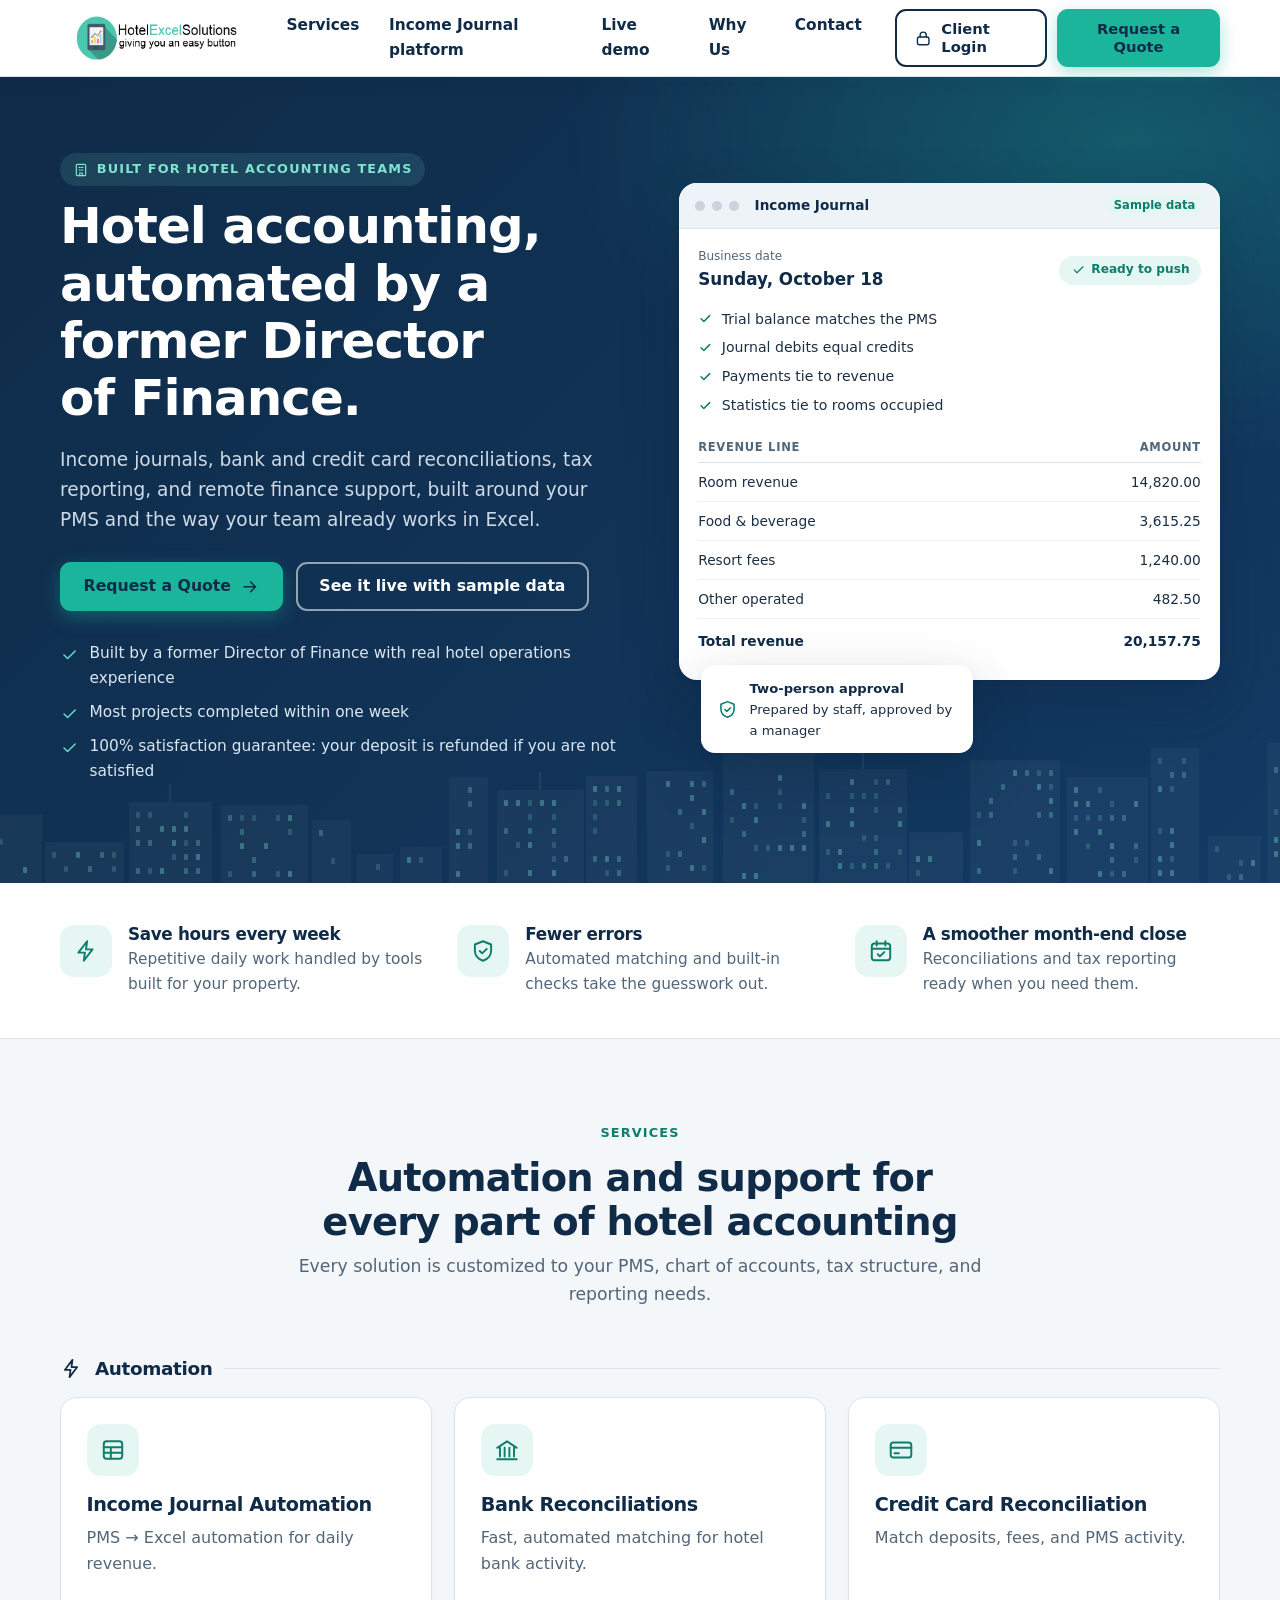
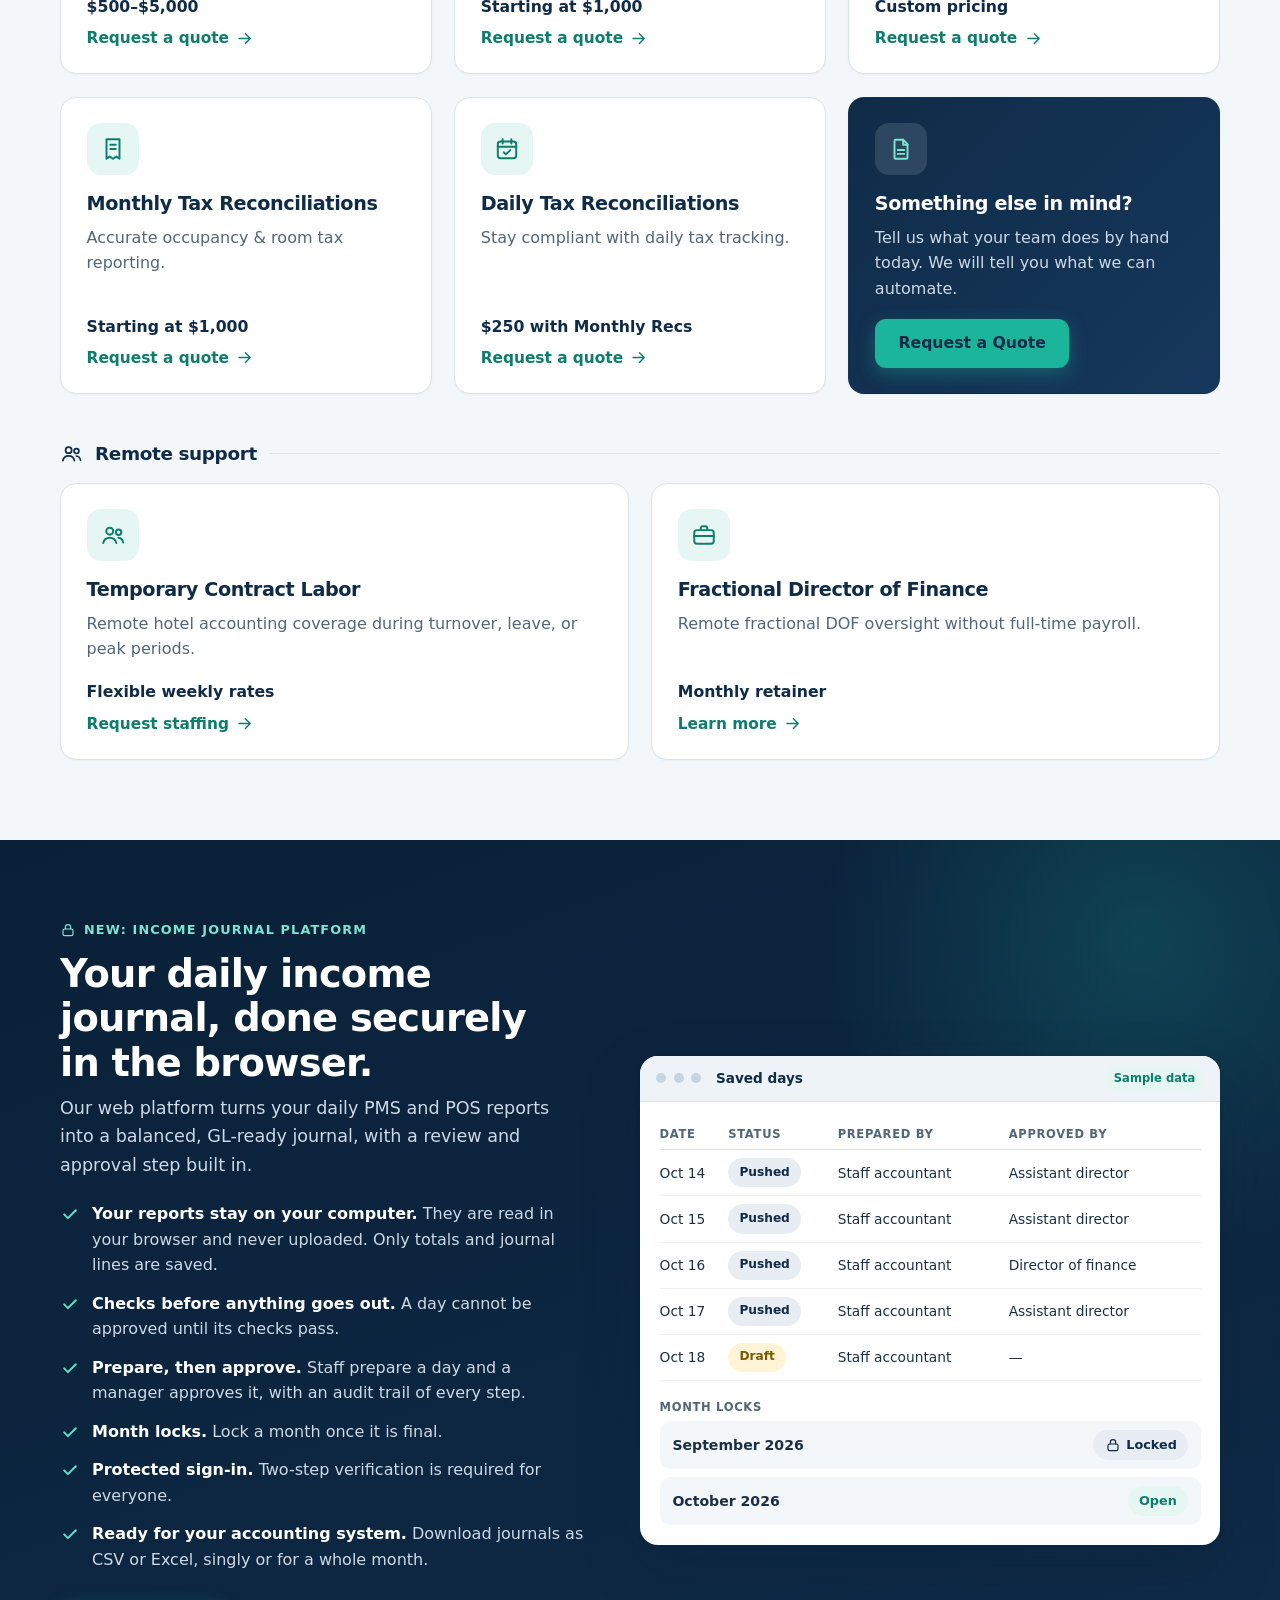
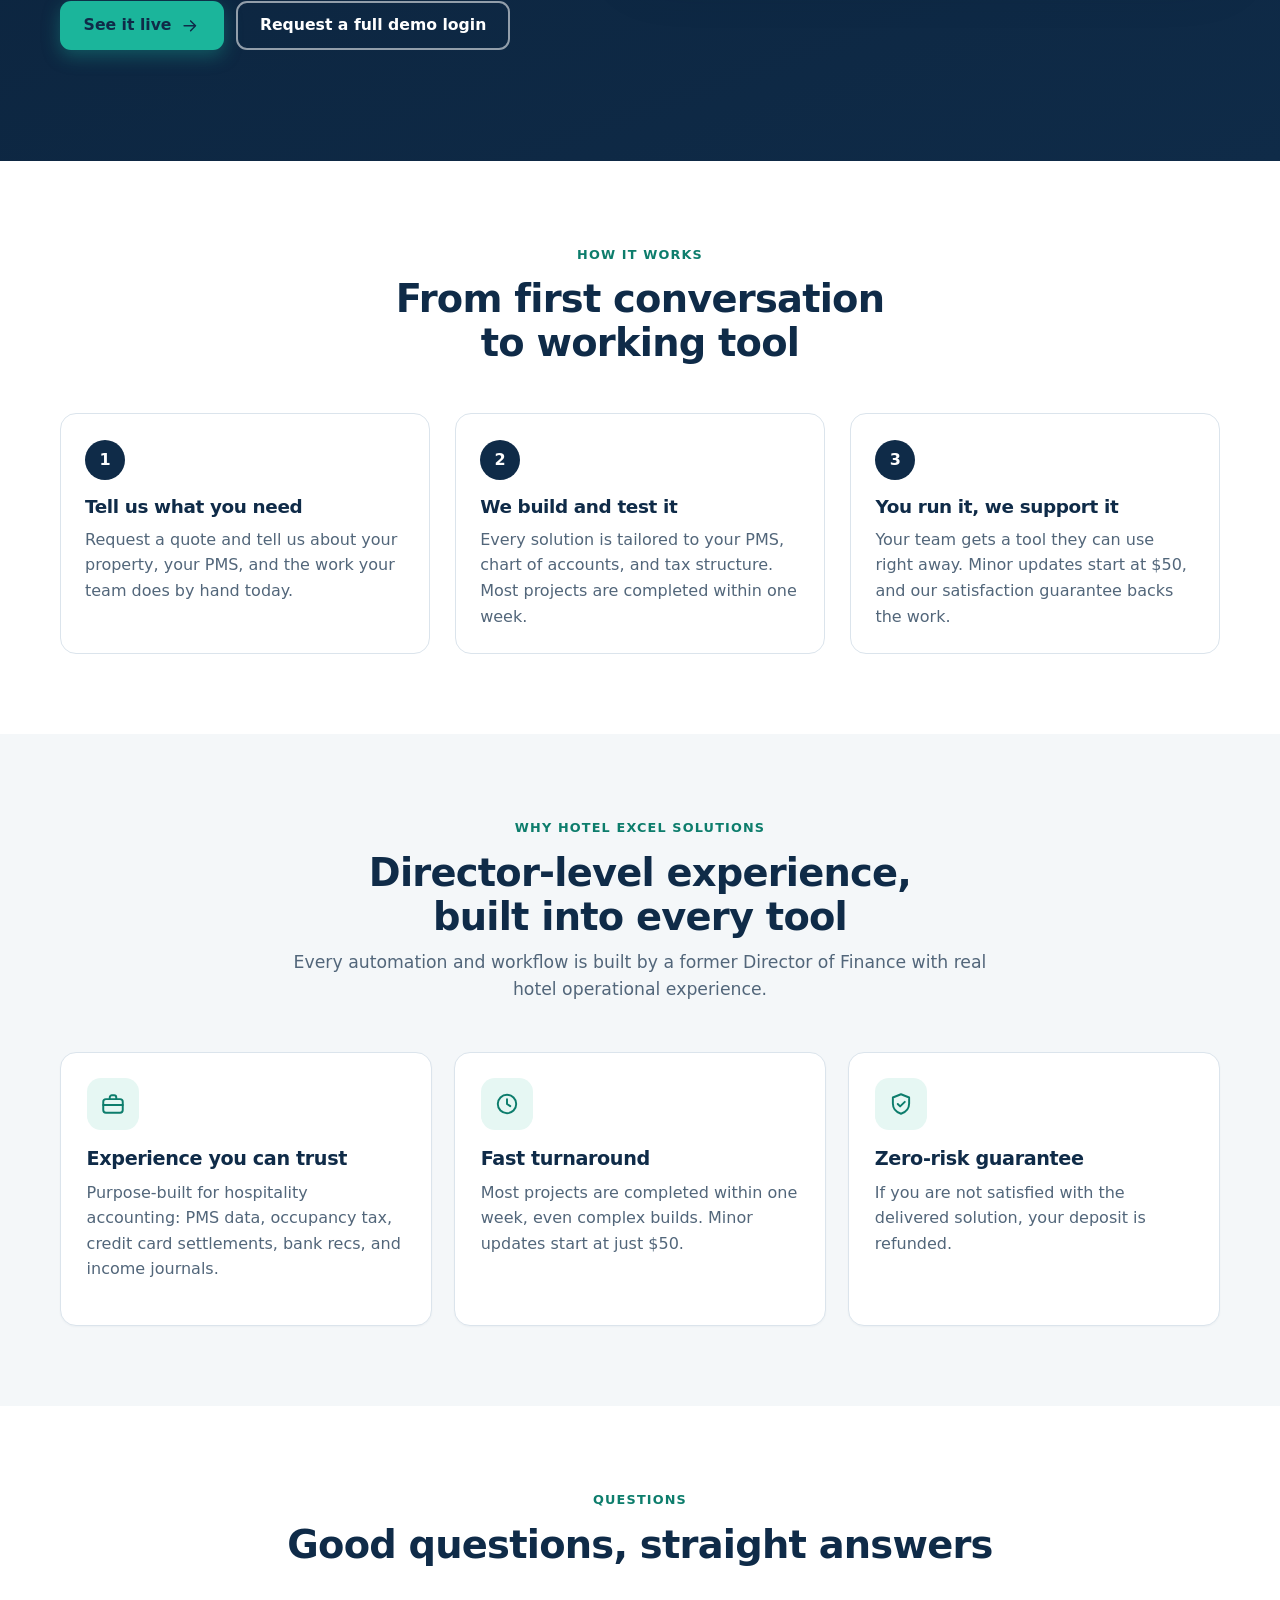
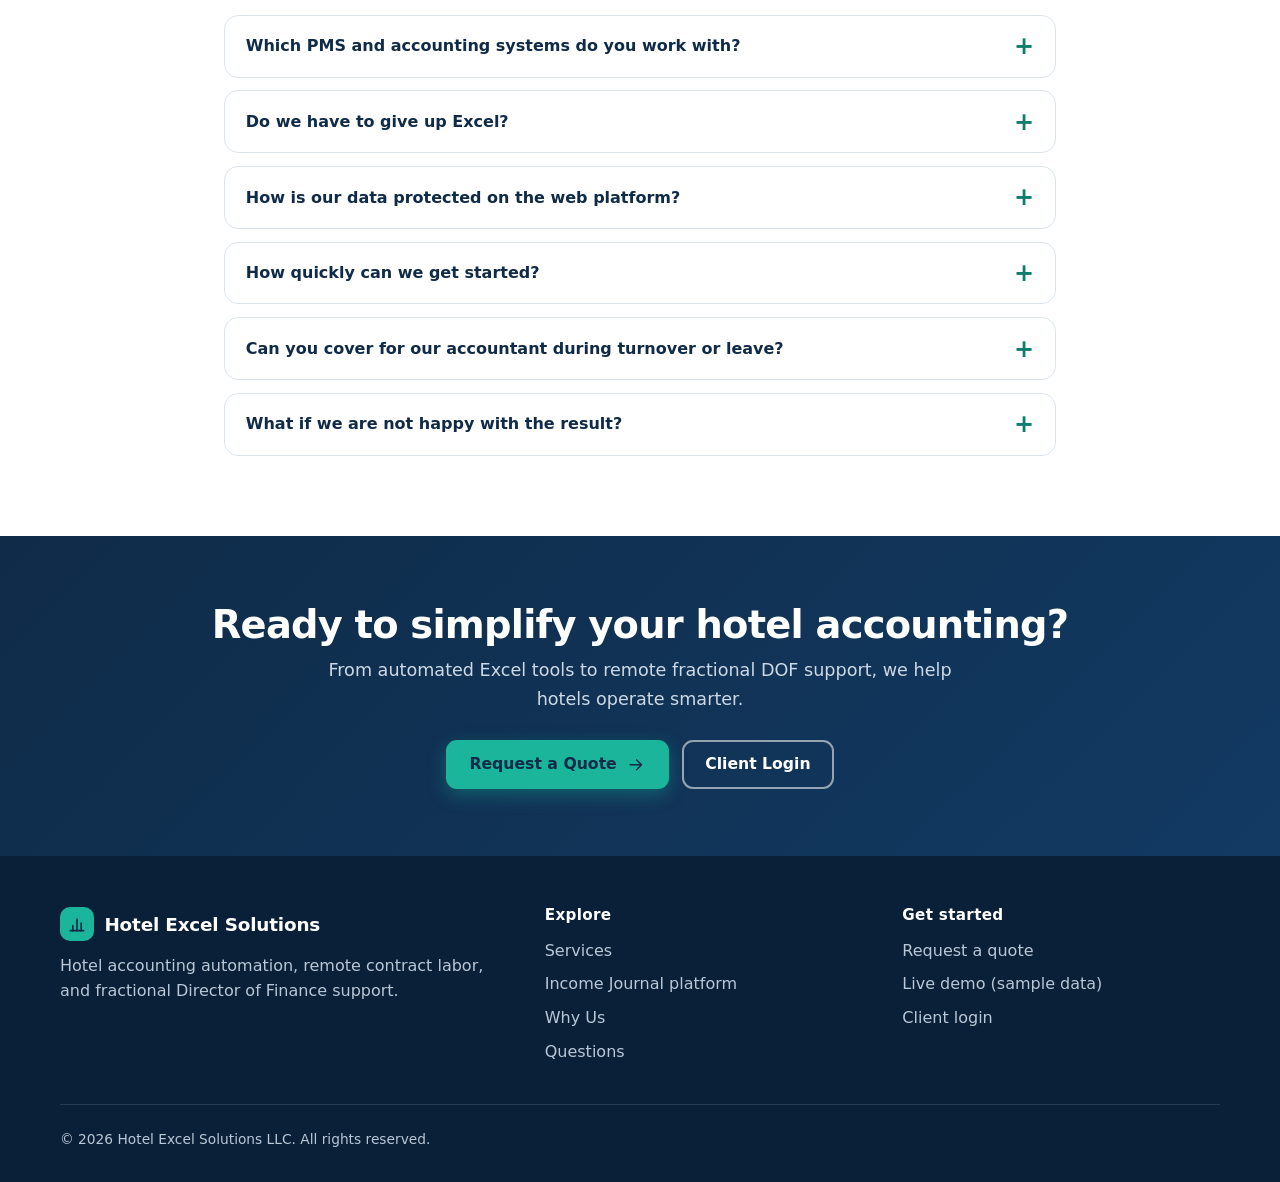
==== commit e3bb5ae7: "Live demo: links to the sample-data demo, and the quote form opens on a topic from it - "Live demo" " ====
--- a/index.html
+++ b/index.html
@@ -35,6 +35,7 @@
     <nav class="nav" id="nav" aria-label="Main">
       <a href="#services">Services</a>
       <a href="#platform">Income Journal platform</a>
+      <a href="https://app.hotelexcelsolutions.com/demo.html" rel="noopener">Live demo</a>
       <a href="whyus.html">Why Us</a>
       <a href="#" data-open-quote>Contact</a>
       <a class="nav-login" href="https://app.hotelexcelsolutions.com" rel="noopener">Client Login</a>
@@ -58,7 +59,7 @@
       <p class="lead">Income journals, bank and credit card reconciliations, tax reporting, and remote finance support, built around your PMS and the way your team already works in Excel.</p>
       <div class="hero-actions">
         <button type="button" class="btn btn-primary" data-open-quote>Request a Quote <svg class="ico" aria-hidden="true" focusable="false"><use href="#i-arrow"/></svg></button>
-        <a class="btn btn-light" href="#services">See our services</a>
+        <a class="btn btn-light" href="https://app.hotelexcelsolutions.com/demo.html" rel="noopener">See it live with sample data</a>
       </div>
       <ul class="trust">
         <li><svg class="ico" aria-hidden="true" focusable="false"><use href="#i-check"/></svg><span>Built by a former Director of Finance with real hotel operations experience</span></li>
@@ -190,8 +191,8 @@
         <li><svg class="ico" aria-hidden="true" focusable="false"><use href="#i-check"/></svg><span><b>Ready for your accounting system.</b> Download journals as CSV or Excel, singly or for a whole month.</span></li>
       </ul>
       <div class="hero-actions">
-        <button type="button" class="btn btn-primary" data-open-quote data-interest="Income Journal web platform (demo)">Request a demo <svg class="ico" aria-hidden="true" focusable="false"><use href="#i-arrow"/></svg></button>
-        <a class="btn btn-light" href="https://app.hotelexcelsolutions.com" rel="noopener">Client Login</a>
+        <a class="btn btn-primary" href="https://app.hotelexcelsolutions.com/demo.html" rel="noopener">See it live <svg class="ico" aria-hidden="true" focusable="false"><use href="#i-arrow"/></svg></a>
+        <button type="button" class="btn btn-light" data-open-quote data-interest="Full demo login">Request a full demo login</button>
       </div>
     </div>
     <div class="mock-wrap">
@@ -297,6 +298,7 @@
       <h4>Get started</h4>
       <ul>
         <li><a href="#" data-open-quote>Request a quote</a></li>
+        <li><a href="https://app.hotelexcelsolutions.com/demo.html" rel="noopener">Live demo (sample data)</a></li>
         <li><a href="https://app.hotelexcelsolutions.com" rel="noopener">Client login</a></li>
       </ul>
     </div>
@@ -324,7 +326,7 @@
       <div class="field"><label for="f-email">Email</label><input id="f-email" name="email" type="email" autocomplete="email" required></div>
       <div class="field"><label for="f-phone">Phone <small>(optional)</small></label><input id="f-phone" name="phone" type="tel" autocomplete="tel"></div>
     </div>
-    <div class="field"><label for="f-interest">What are you interested in?</label><select id="f-interest" name="interest"><option value="">Choose one (optional)</option><option value="Income Journal Automation">Income Journal Automation</option><option value="Income Journal web platform (demo)">Income Journal web platform (demo)</option><option value="Bank Reconciliations">Bank Reconciliations</option><option value="Credit Card Reconciliation">Credit Card Reconciliation</option><option value="Monthly Tax Reconciliations">Monthly Tax Reconciliations</option><option value="Daily Tax Reconciliations">Daily Tax Reconciliations</option><option value="Temporary Contract Labor">Temporary Contract Labor</option><option value="Fractional Director of Finance">Fractional Director of Finance</option><option value="Something else">Something else</option></select></div>
+    <div class="field"><label for="f-interest">What are you interested in?</label><select id="f-interest" name="interest"><option value="">Choose one (optional)</option><option value="Income Journal Automation">Income Journal Automation</option><option value="Income Journal web platform (demo)">Income Journal web platform (demo)</option><option value="Bank Reconciliations">Bank Reconciliations</option><option value="Credit Card Reconciliation">Credit Card Reconciliation</option><option value="Monthly Tax Reconciliations">Monthly Tax Reconciliations</option><option value="Daily Tax Reconciliations">Daily Tax Reconciliations</option><option value="Budgets and forecasting">Budgets and forecasting</option><option value="Financial statements">Financial statements (USALI)</option><option value="AR invoice reminders">AR invoice reminders</option><option value="Full demo login">A full demo login</option><option value="Temporary Contract Labor">Temporary Contract Labor</option><option value="Fractional Director of Finance">Fractional Director of Finance</option><option value="Something else">Something else</option></select></div>
     <div class="field"><label for="f-message">Anything else we should know? <small>(optional)</small></label><textarea id="f-message" name="message" placeholder="Your PMS, what takes the most time, when you need it by&hellip;"></textarea></div>
     <p class="form-msg bad" id="formMsg" role="alert" hidden></p>
     <button type="submit" class="btn btn-primary btn-block">Send my request</button>
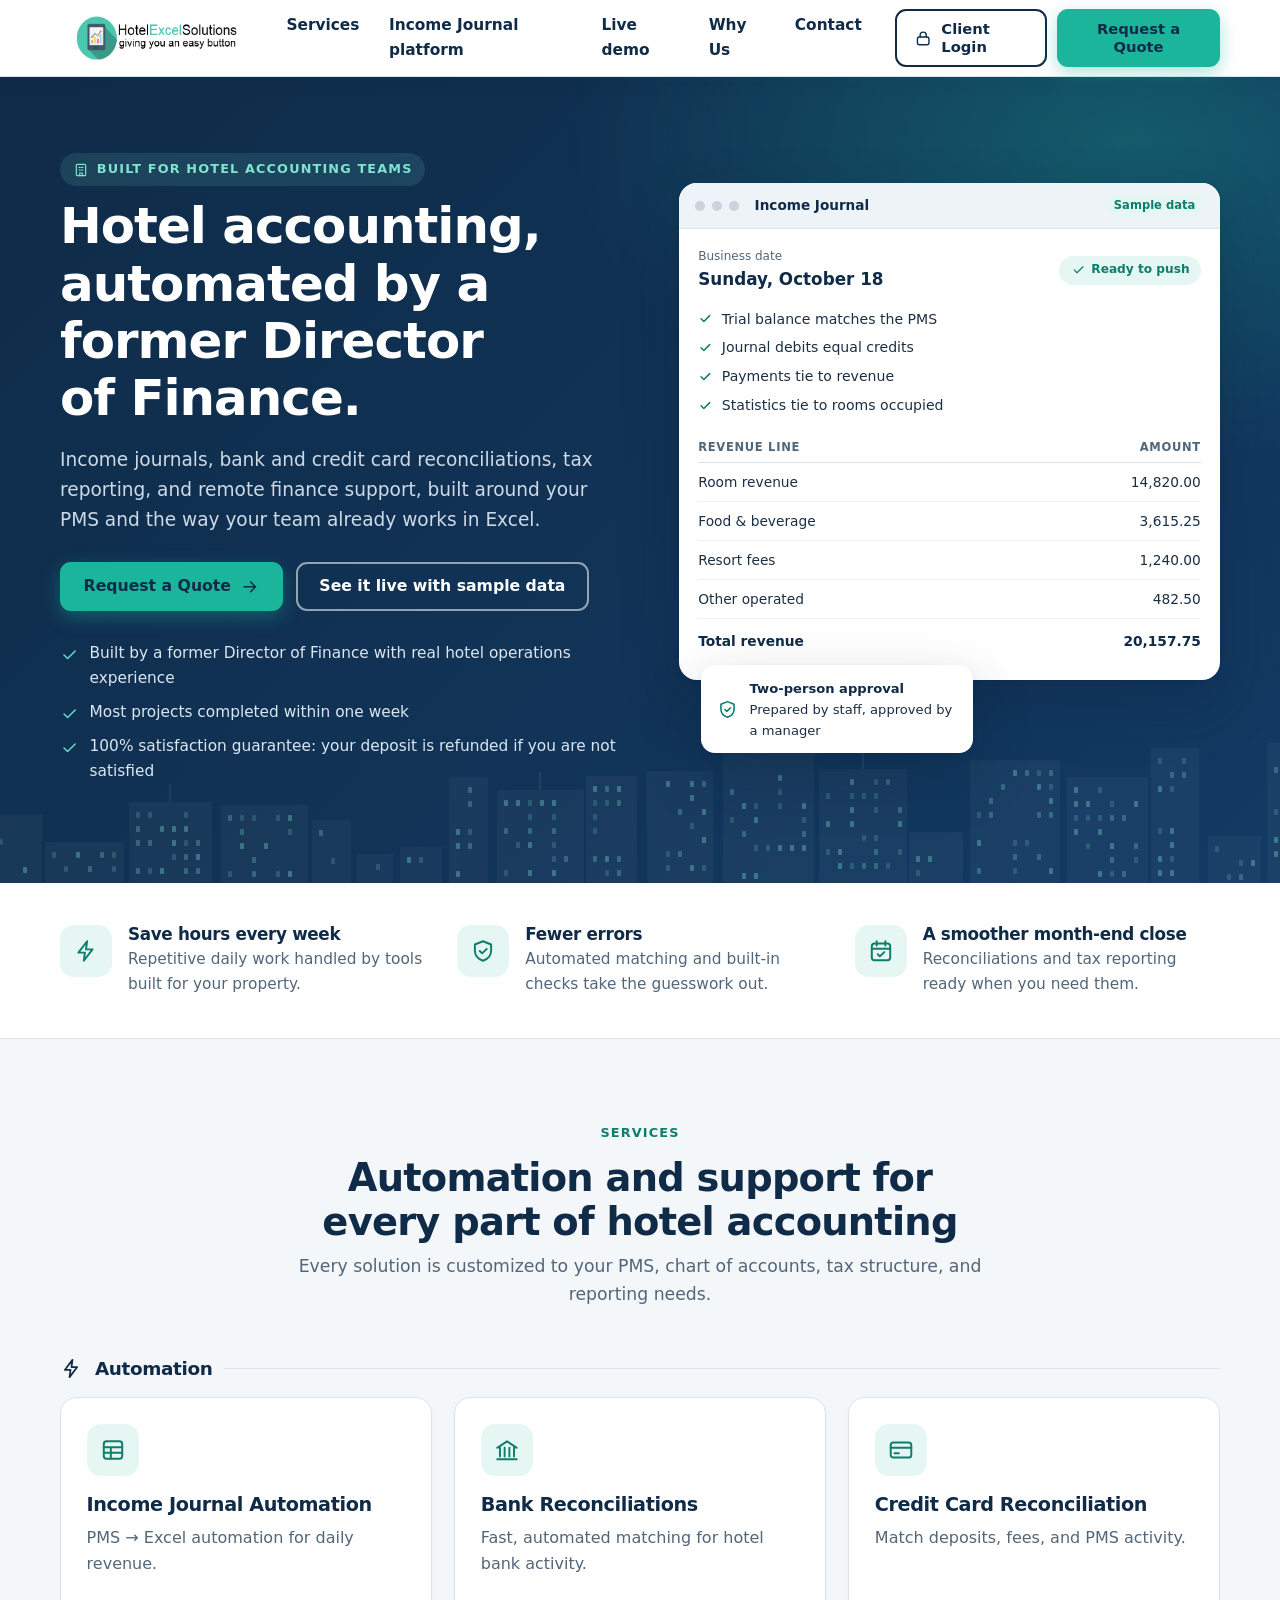
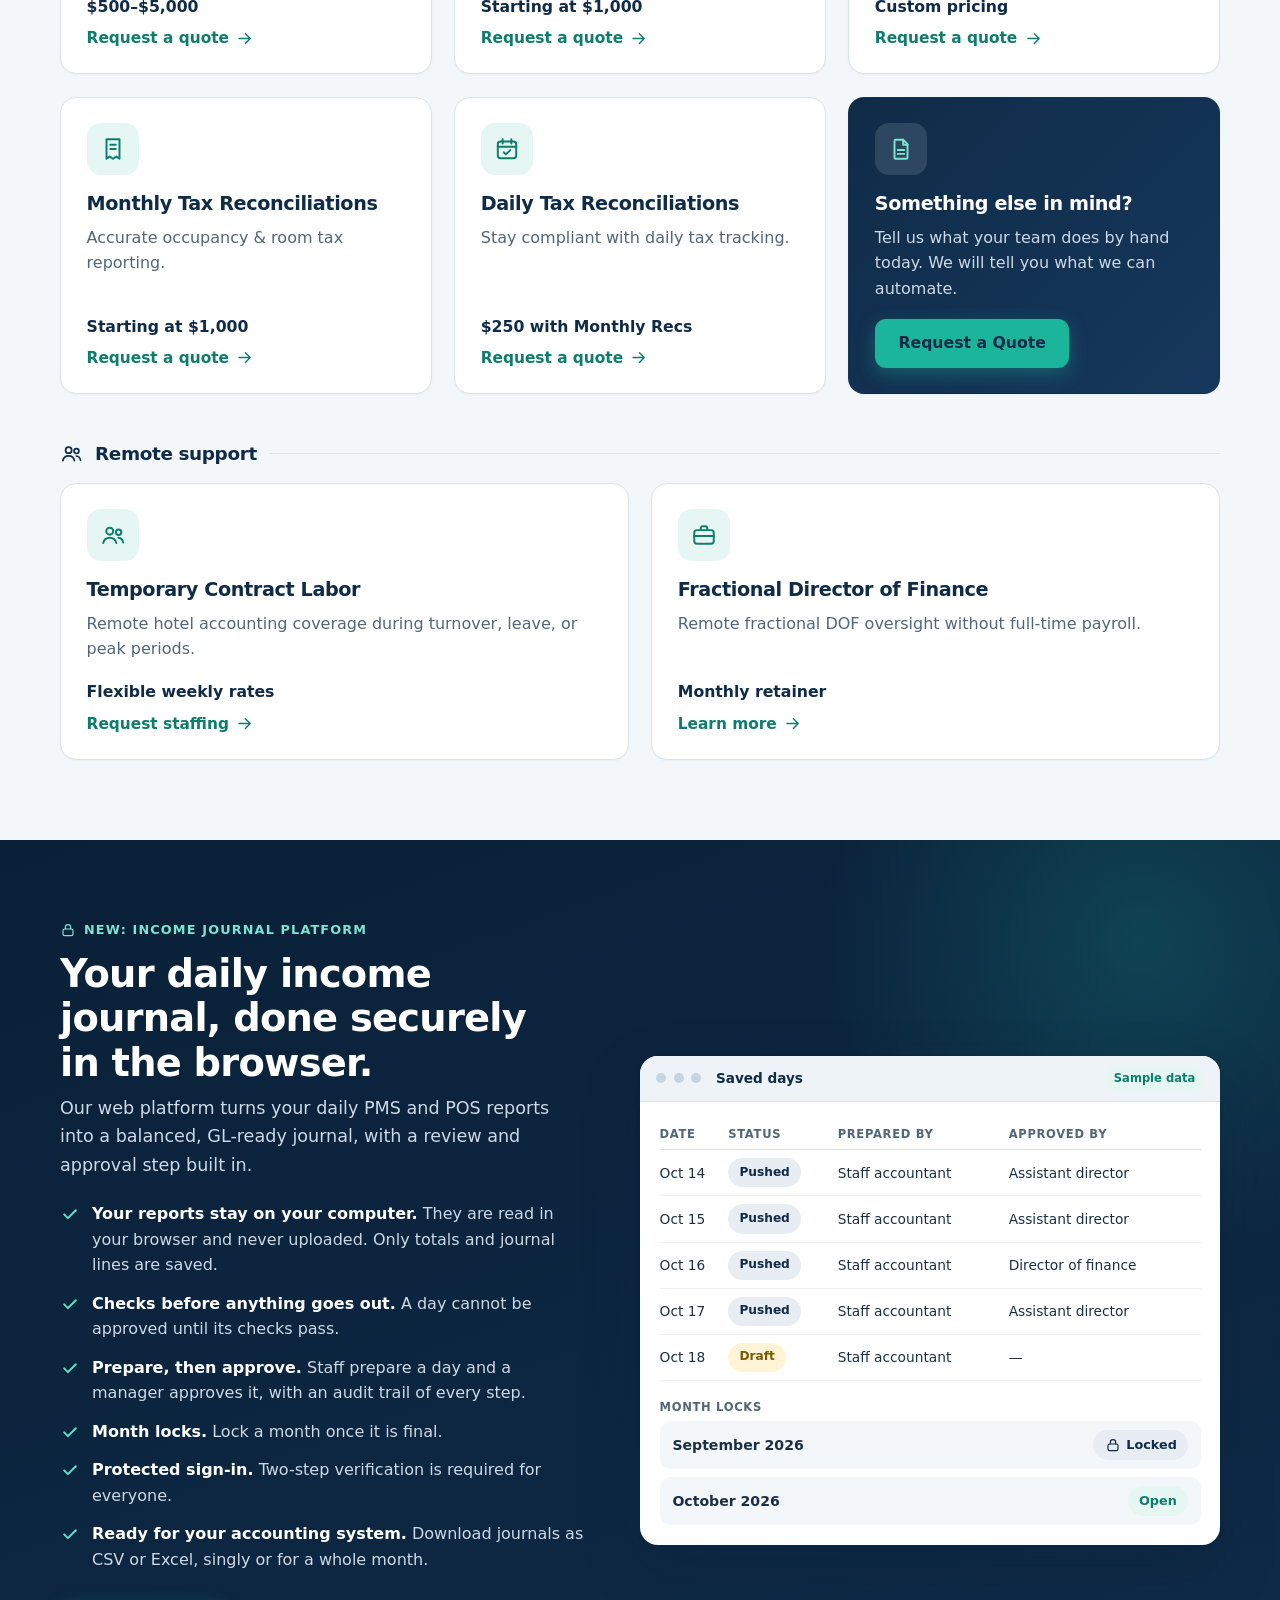
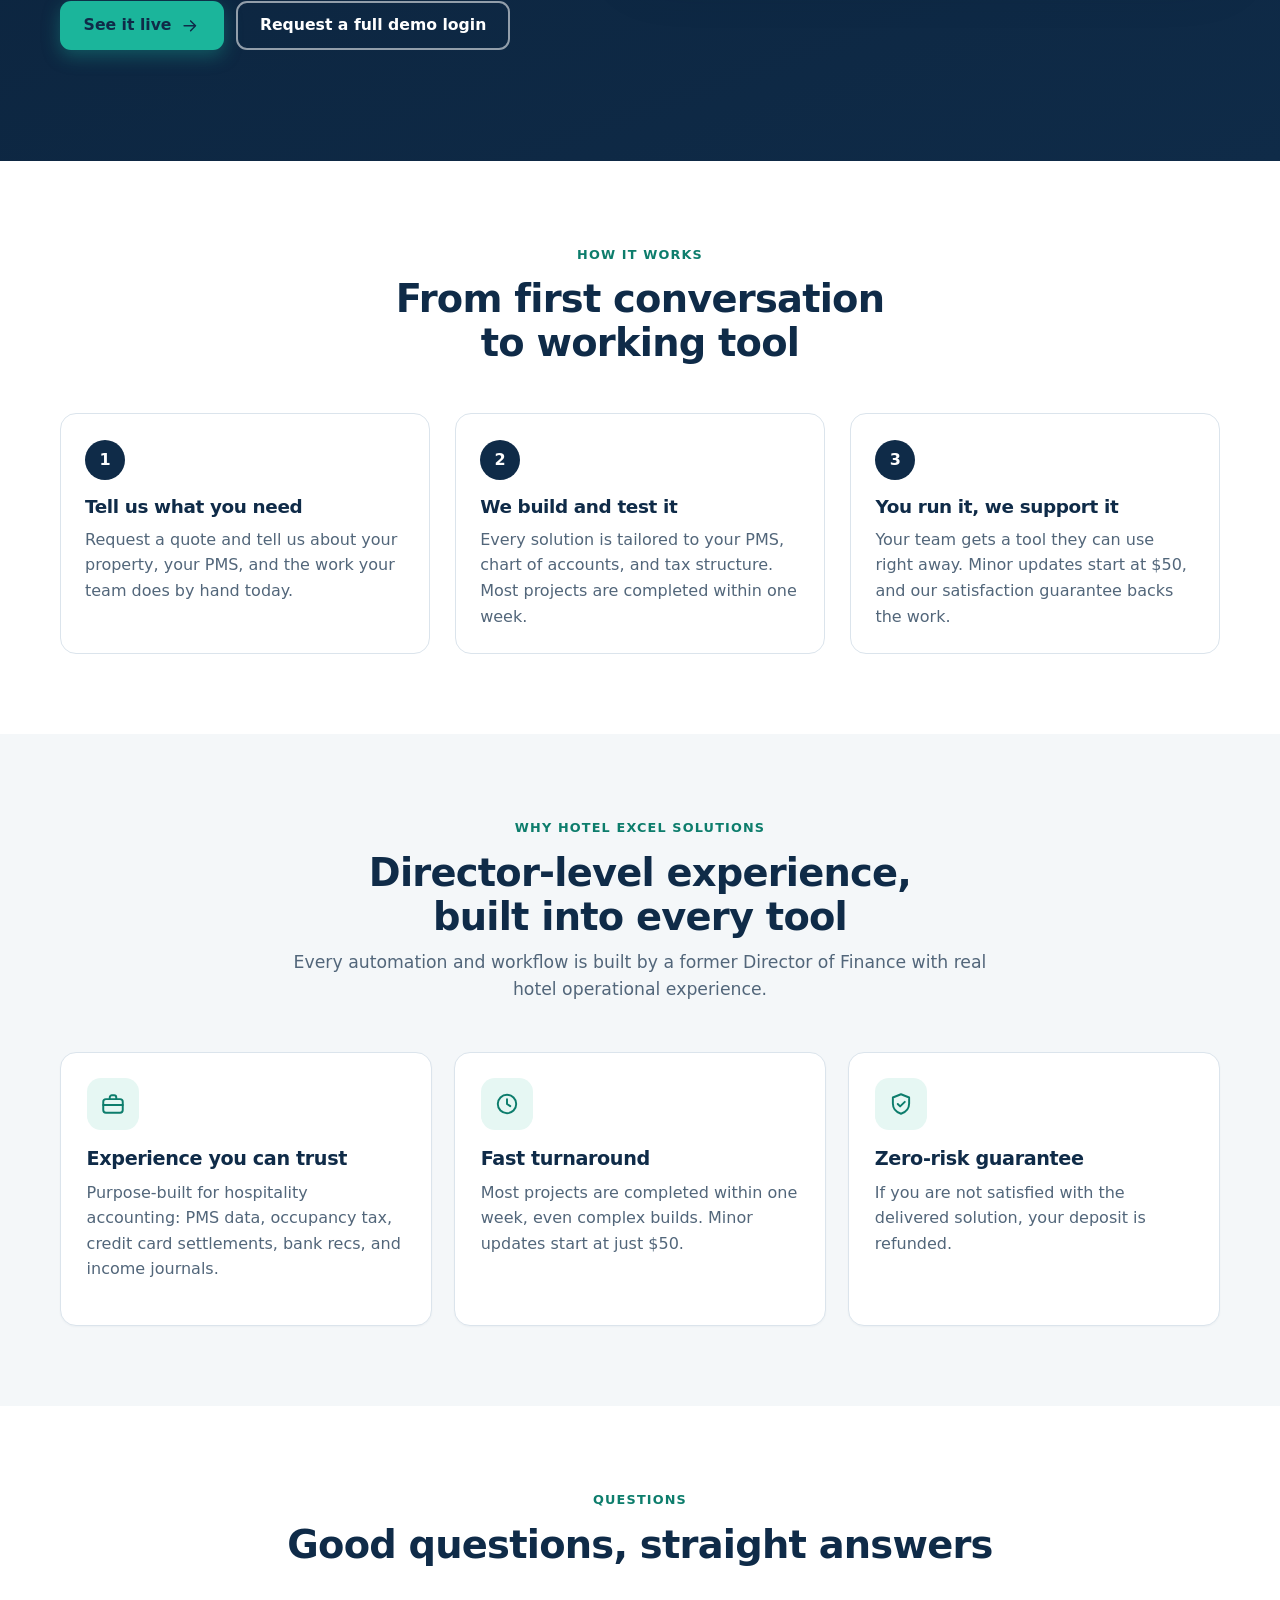
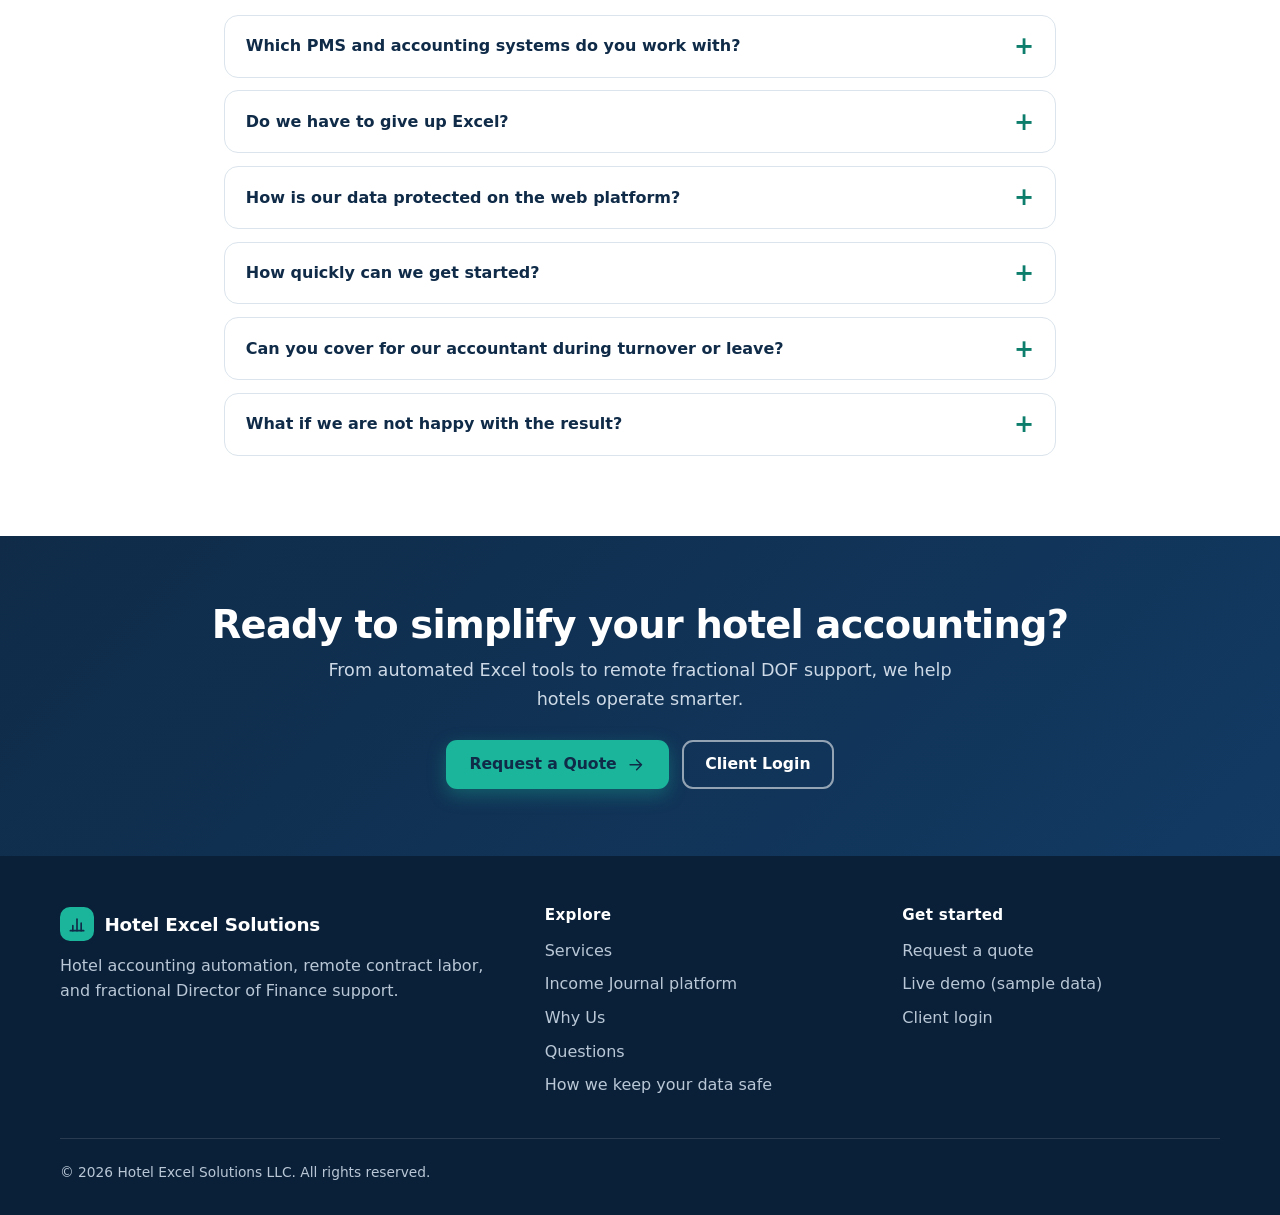
==== commit 5cb197f5: "Security page: how we keep your data safe (verified items only, and what we are adding next) Co-Auth" ====
--- a/index.html
+++ b/index.html
@@ -292,6 +292,7 @@
         <li><a href="index.html#platform">Income Journal platform</a></li>
         <li><a href="whyus.html">Why Us</a></li>
         <li><a href="index.html#faq">Questions</a></li>
+        <li><a href="security.html">How we keep your data safe</a></li>
       </ul>
     </div>
     <div>
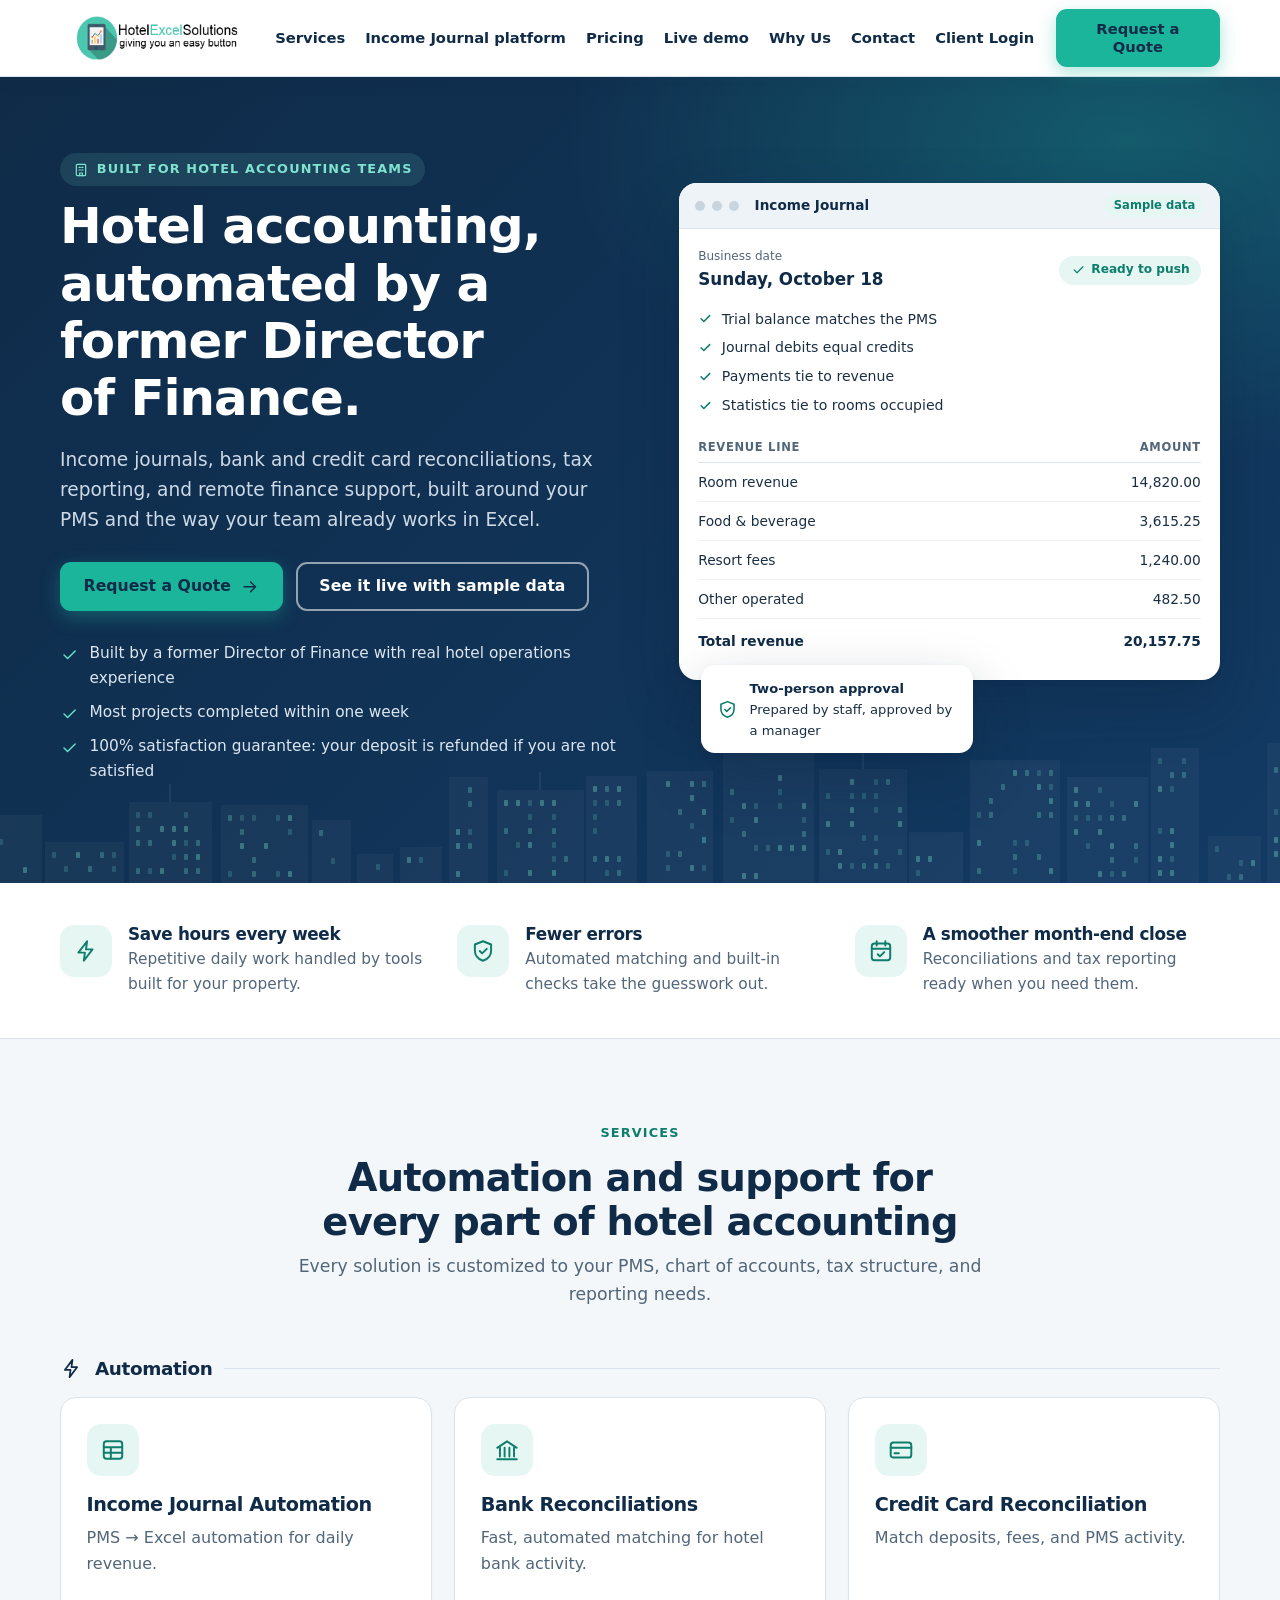
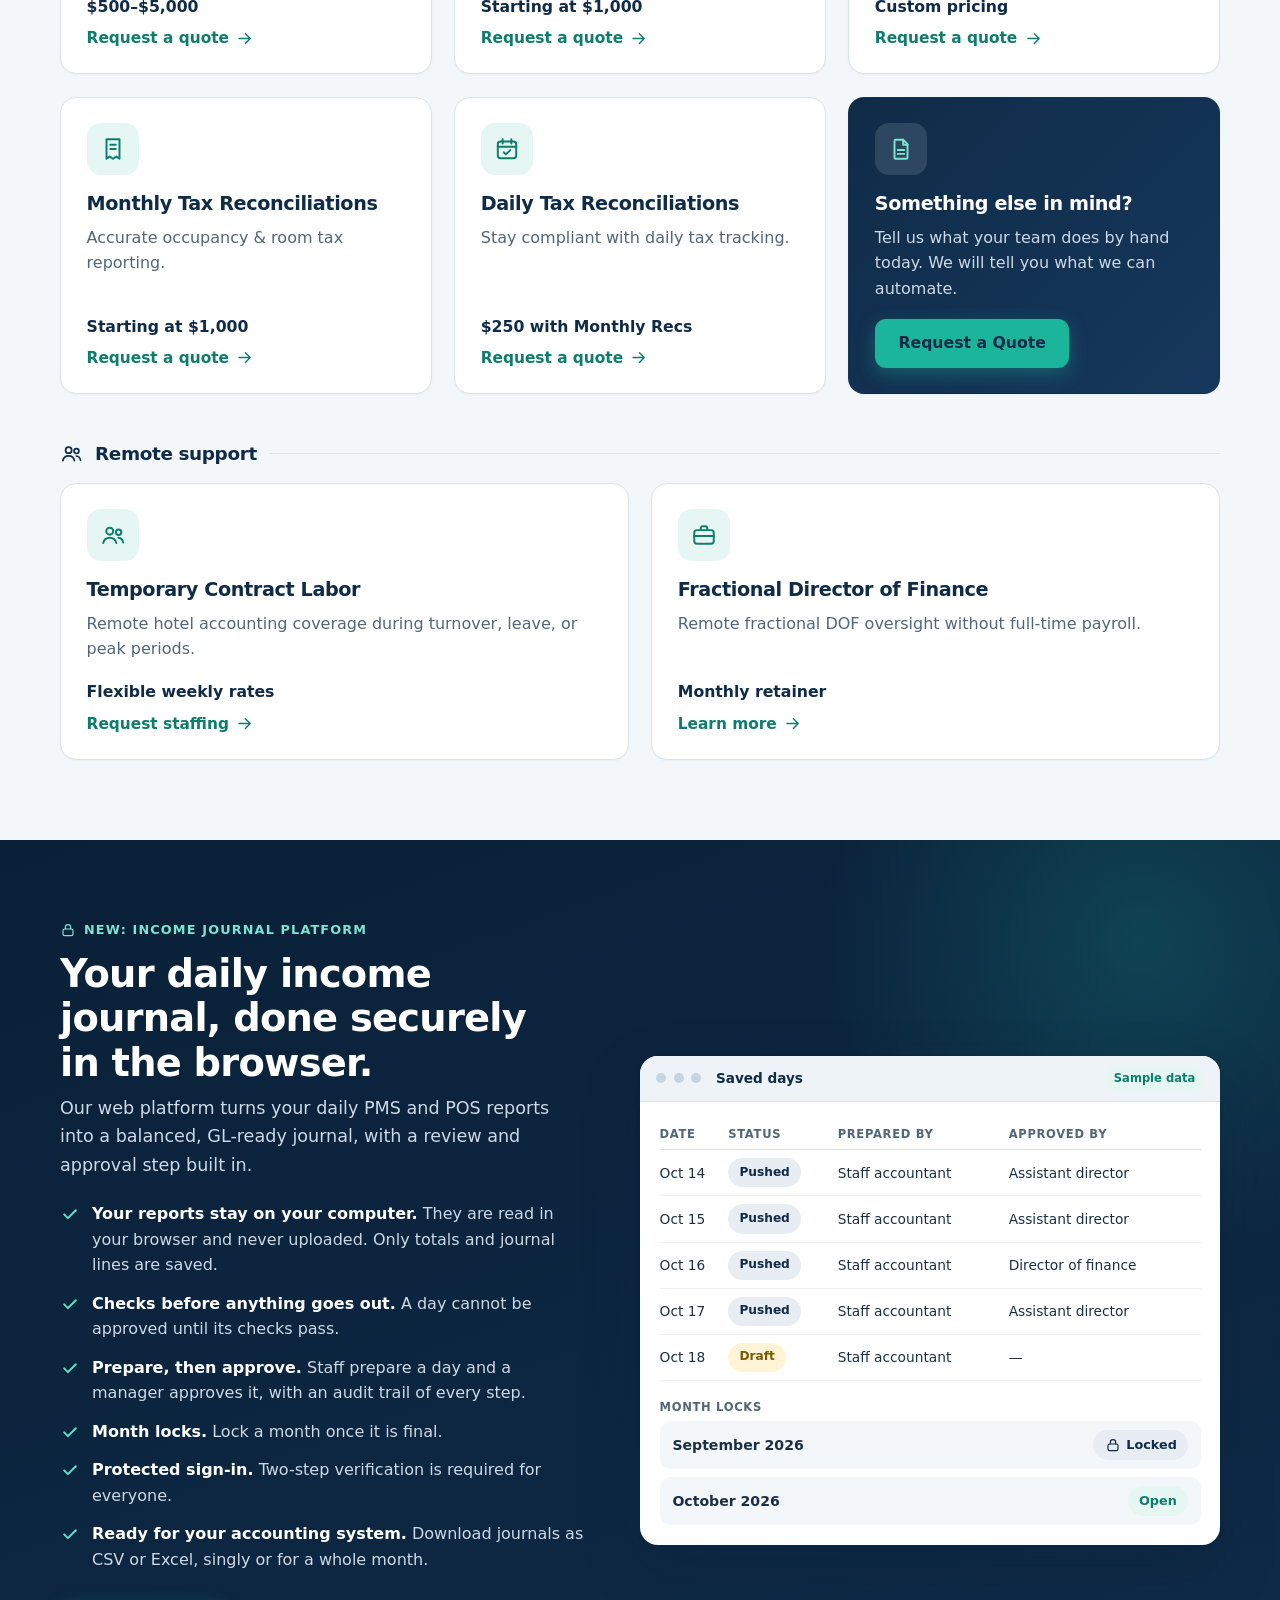
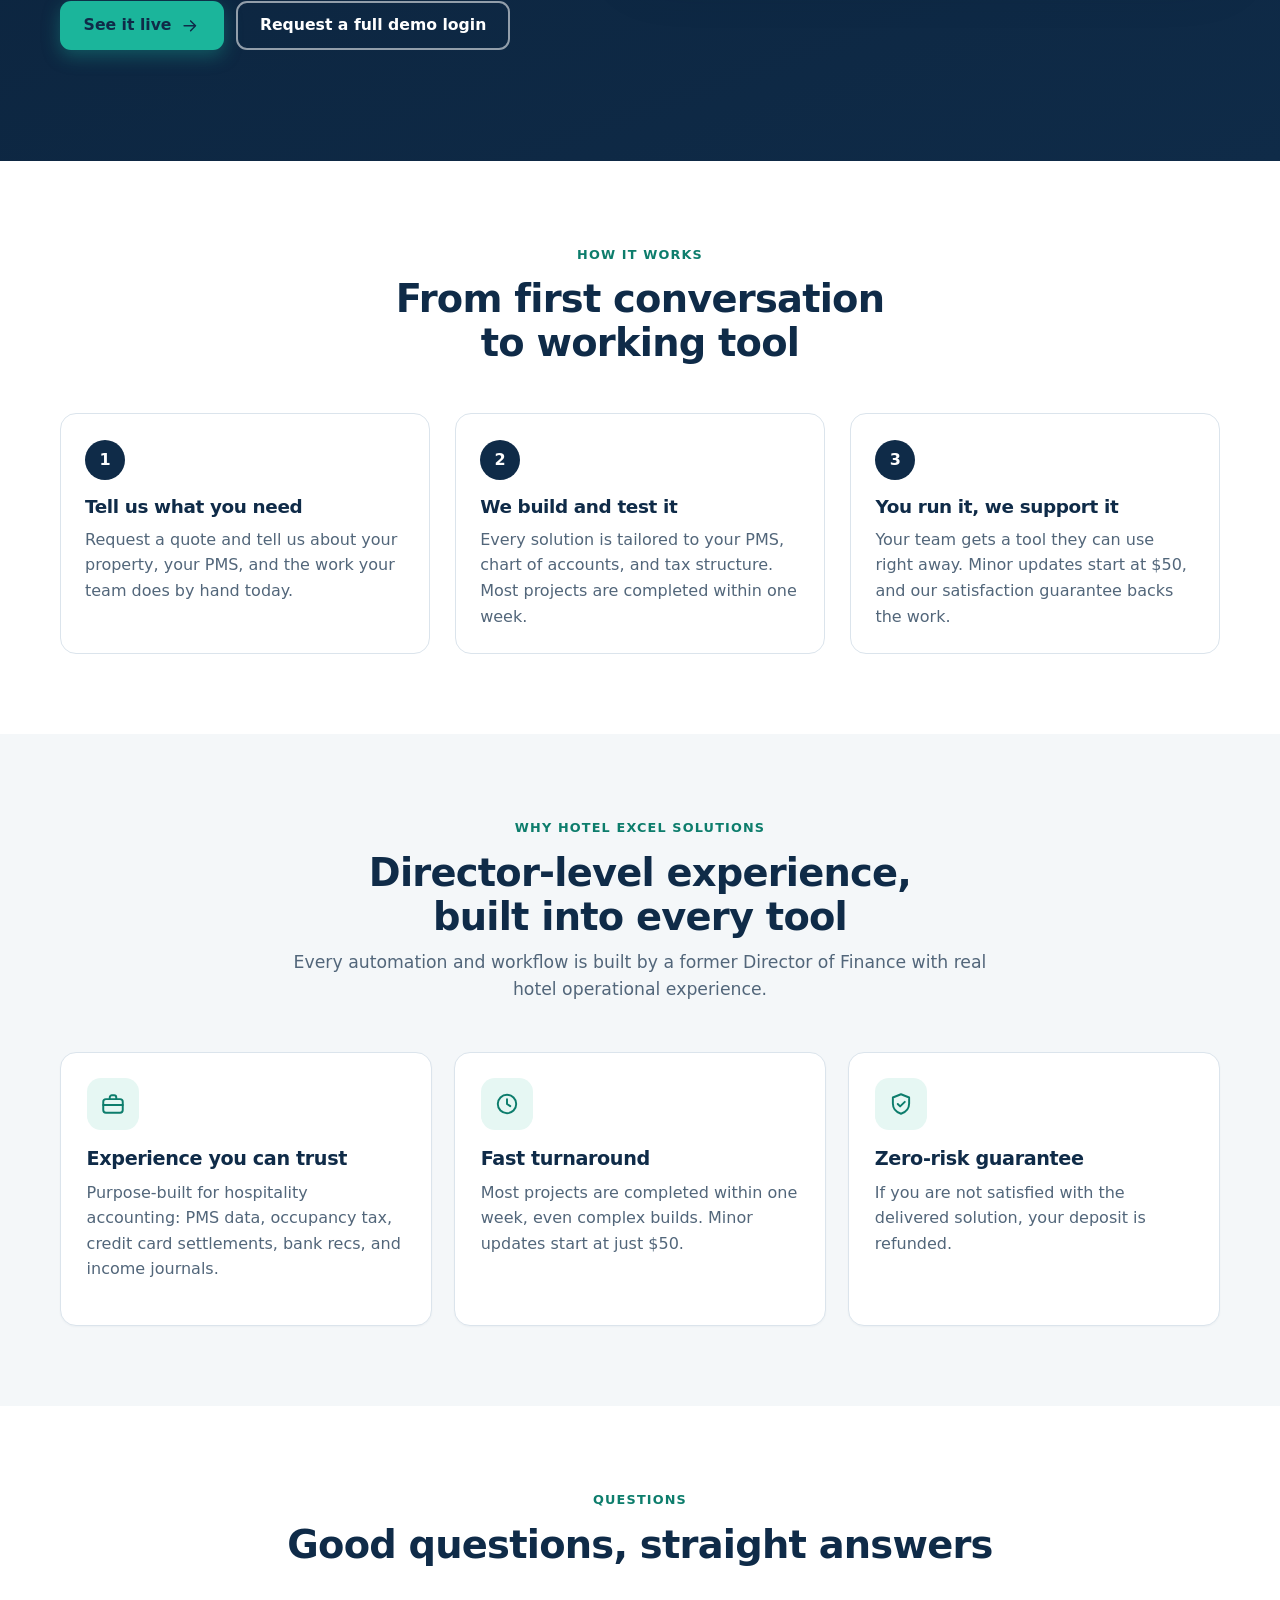
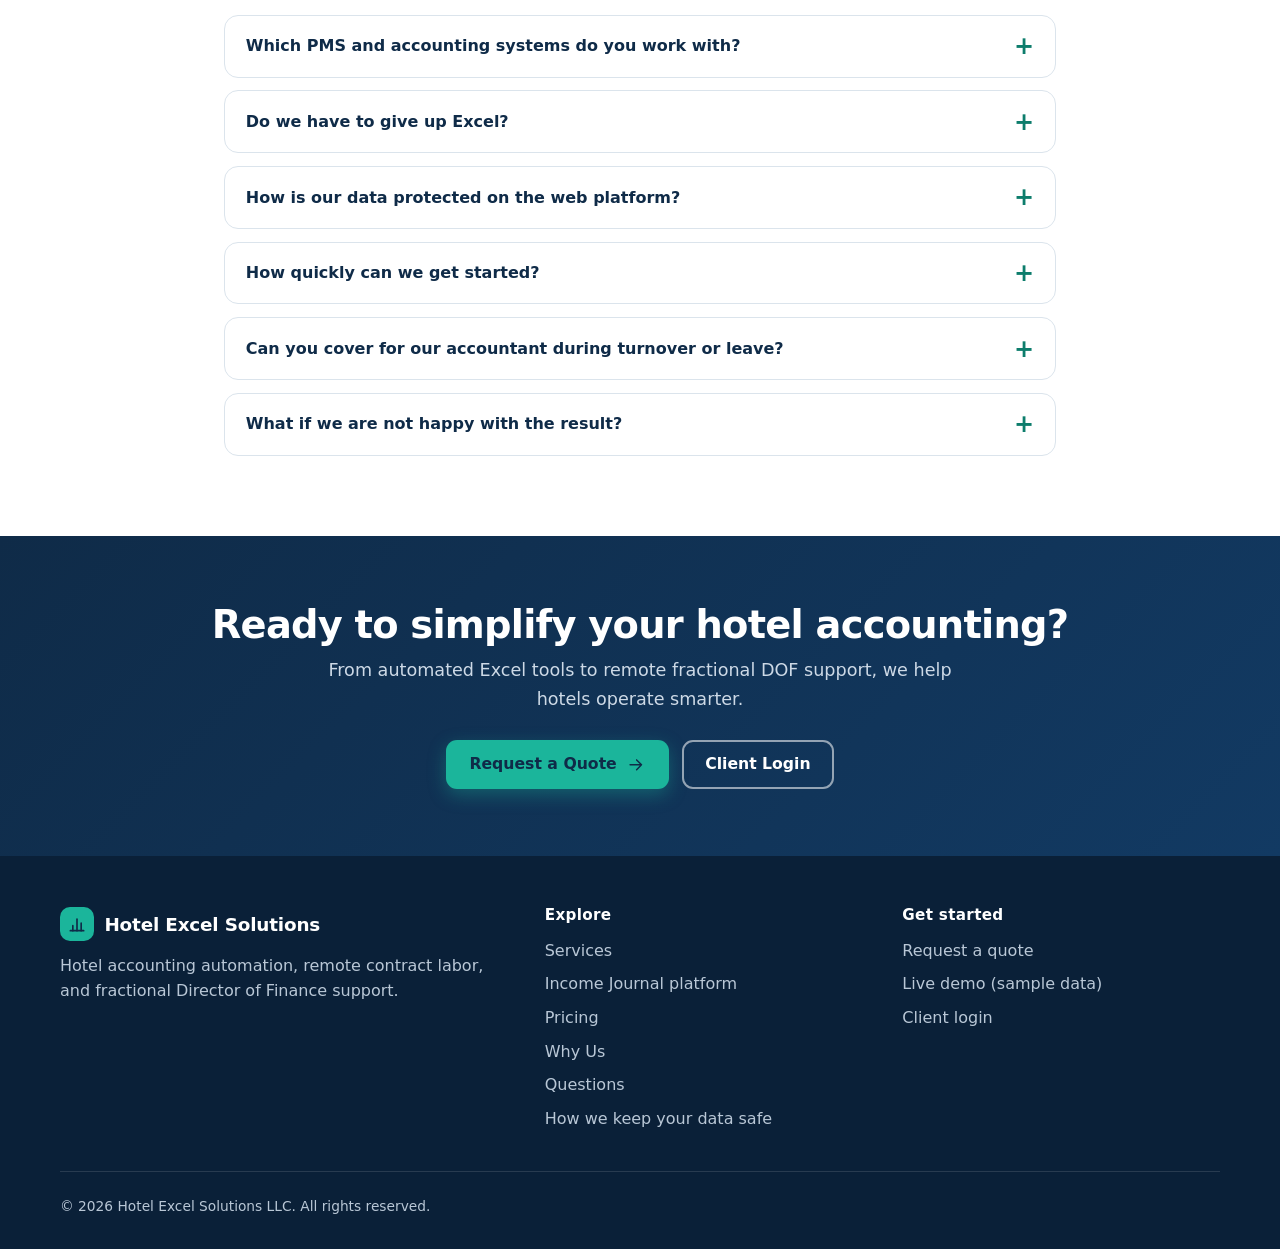
==== commit 2de678c0: "Pricing page: four plans per property, monthly or annual, estimate and plan requests - pricing.html:" ====
--- a/index.html
+++ b/index.html
@@ -35,6 +35,7 @@
     <nav class="nav" id="nav" aria-label="Main">
       <a href="#services">Services</a>
       <a href="#platform">Income Journal platform</a>
+      <a href="pricing.html">Pricing</a>
       <a href="https://app.hotelexcelsolutions.com/demo.html" rel="noopener">Live demo</a>
       <a href="whyus.html">Why Us</a>
       <a href="#" data-open-quote>Contact</a>
@@ -290,6 +291,7 @@
       <ul>
         <li><a href="index.html#services">Services</a></li>
         <li><a href="index.html#platform">Income Journal platform</a></li>
+        <li><a href="pricing.html">Pricing</a></li>
         <li><a href="whyus.html">Why Us</a></li>
         <li><a href="index.html#faq">Questions</a></li>
         <li><a href="security.html">How we keep your data safe</a></li>
--- a/styles.css
+++ b/styles.css
@@ -309,3 +309,95 @@
 .mock-locks { display: grid; gap: .5rem; font-size: .88rem; }
 .mock-locks div { display: flex; align-items: center; justify-content: space-between; gap: 1rem; padding: .55rem .8rem; background: #f4f7f9; border-radius: 10px; }
 .mock-locks span { color: var(--muted); font-size: .8rem; }
+
+/* ---------- pricing page ---------- */
+.vh { position: absolute !important; width: 1px; height: 1px; padding: 0; margin: -1px; overflow: hidden; clip: rect(0 0 0 0); white-space: nowrap; border: 0; }
+.price-controls { display: flex; flex-wrap: wrap; justify-content: center; align-items: center; gap: 1rem 2rem; margin: -1rem 0 2.4rem; }
+.seg { display: inline-flex; gap: .25rem; padding: .3rem; background: var(--bg); border: 1px solid var(--line); border-radius: 999px; }
+.seg-btn { display: inline-flex; align-items: center; gap: .5rem; font: inherit; font-weight: 700; font-size: .95rem; color: var(--navy); background: transparent; border: 0; border-radius: 999px; padding: .6rem 1.15rem; cursor: pointer; transition: background-color .15s ease, color .15s ease; }
+.seg-btn[aria-pressed="true"] { background: var(--navy); color: #fff; }
+.save-tag { font-size: .74rem; font-weight: 800; background: var(--teal-l); color: var(--teal-d); padding: .15rem .55rem; border-radius: 999px; }
+.stepper { display: flex; align-items: center; gap: .75rem; }
+.stepper label { font-weight: 700; color: var(--navy); }
+.stepper-box { display: inline-flex; align-items: center; border: 1.5px solid #c3d0dc; border-radius: 11px; overflow: hidden; background: #fff; }
+.stepper-box input { width: 4.2rem; border: 0; text-align: center; font: inherit; font-weight: 700; color: var(--ink); padding: .6rem 0; -moz-appearance: textfield; appearance: textfield; }
+.stepper-box input::-webkit-outer-spin-button, .stepper-box input::-webkit-inner-spin-button { -webkit-appearance: none; margin: 0; }
+.step-btn { width: 2.6rem; height: 2.7rem; border: 0; background: var(--bg); color: var(--navy); font: inherit; font-size: 1.2rem; font-weight: 700; cursor: pointer; }
+.step-btn:hover { background: var(--teal-l); color: var(--teal-d); }
+
+.plans { display: grid; grid-template-columns: repeat(4, 1fr); gap: 1.2rem; }
+.plan { padding: 1.6rem 1.4rem; }
+.plan h3 { font-size: 1.3rem; margin-bottom: .3rem; }
+.plan h3 small { font-size: .82rem; font-weight: 700; color: var(--muted); letter-spacing: 0; margin-left: .3rem; }
+.card .plan-tag { font-size: .93rem; margin-bottom: 1rem; min-height: 2.9em; }
+.plan-price { display: flex; align-items: baseline; flex-wrap: wrap; gap: .35rem; }
+.plan-price .amt { font-size: 2.3rem; font-weight: 800; color: var(--navy); letter-spacing: -.03em; line-height: 1.1; font-variant-numeric: tabular-nums; }
+.plan-price .per { color: var(--muted); font-size: .9rem; }
+.card .plan-sub { font-size: .88rem; margin: .35rem 0 0; }
+.card .plan-total { font-size: .92rem; font-weight: 700; color: var(--teal-d); margin: .35rem 0 0; min-height: 1.5em; }
+.plan-list { list-style: none; padding: 0; margin: 1rem 0 1.4rem; display: grid; gap: .55rem; font-size: .93rem; }
+.plan-list li { display: flex; gap: .55rem; align-items: flex-start; }
+.plan-list .ico { color: var(--teal-d); margin-top: .15rem; stroke-width: 2.4; width: 1.05em; height: 1.05em; }
+.plan .btn { margin-top: auto; }
+.plan.picked { border-color: var(--teal); box-shadow: 0 0 0 2px var(--teal-l), var(--shadow); }
+.price-note { text-align: center; color: var(--muted); font-size: .9rem; margin: 1.6rem 0 0; }
+
+.estimate { display: grid; grid-template-columns: 1.35fr 1fr; gap: 1.4rem; align-items: start; }
+.est-inputs { display: grid; gap: 1.2rem; }
+.est-group { margin: 0; background: #fff; border: 1px solid var(--line); border-radius: var(--radius); padding: 1.3rem 1.4rem 1.4rem; }
+.est-group legend { float: left; width: 100%; font-weight: 800; color: var(--navy); margin-bottom: .8rem; }
+.est-plans { clear: both; display: grid; grid-template-columns: repeat(4, 1fr); gap: .6rem; }
+.est-plan { display: flex; align-items: center; gap: .5rem; border: 1.5px solid #c3d0dc; border-radius: 11px; padding: .65rem .8rem; font-weight: 700; color: var(--navy); cursor: pointer; }
+.est-plan:has(input:checked) { border-color: var(--teal-d); background: var(--teal-l); }
+.est-plan input, .addon input { accent-color: var(--teal-d); width: 1.1rem; height: 1.1rem; margin: 0; flex: none; }
+.addon { clear: both; display: flex; gap: .7rem; align-items: flex-start; color: var(--muted); font-size: .93rem; cursor: pointer; }
+.addon input { margin-top: .2rem; }
+.addon b { display: block; color: var(--navy); font-size: 1rem; }
+.addon:has(input:disabled) { opacity: .55; cursor: not-allowed; }
+.addon-note { margin: .7rem 0 0; font-size: .88rem; color: var(--muted); }
+.est-result { background: #fff; border: 1px solid var(--line); border-radius: var(--radius); padding: 1.5rem; box-shadow: var(--shadow); display: grid; gap: .8rem; }
+.est-label { margin: 0; font-weight: 700; color: var(--muted); font-size: .92rem; }
+.estimate [hidden] { display: none !important; }
+.est-row { display: flex; justify-content: space-between; align-items: baseline; gap: 1rem; padding-bottom: .7rem; border-bottom: 1px solid var(--line); }
+.est-row b { color: var(--navy); font-size: 1.3rem; font-variant-numeric: tabular-nums; text-align: right; }
+.est-save { margin: 0; color: var(--teal-d); font-weight: 700; font-size: .93rem; }
+
+.matrix-wrap { position: relative; overflow-x: auto; border: 1px solid var(--line); border-radius: var(--radius); background: #fff; }
+.matrix { width: 100%; min-width: 760px; border-collapse: collapse; font-size: .94rem; }
+.matrix th, .matrix td { padding: .85rem 1rem; border-bottom: 1px solid #edf1f5; text-align: center; vertical-align: middle; }
+.matrix thead th { background: var(--navy); color: #fff; font-size: .9rem; }
+.matrix tbody th { text-align: left; color: var(--navy); font-weight: 700; }
+.matrix tbody th, .matrix thead th:first-child { position: sticky; left: 0; z-index: 1; width: 30%; }
+.matrix tbody th { background: #fff; }
+.matrix tbody tr:nth-child(even) td, .matrix tbody tr:nth-child(even) th { background: #f8fafc; }
+.matrix tbody tr:last-child th, .matrix tbody tr:last-child td { border-bottom: 0; }
+.matrix td { color: var(--ink); }
+.matrix .yes .ico { color: var(--teal-d); stroke-width: 2.6; }
+.matrix .no { color: #9aabbb; }
+.matrix .add-row th { font-weight: 600; }
+
+@media (max-width: 1100px) {
+  .plans { grid-template-columns: repeat(2, 1fr); }
+}
+@media (max-width: 860px) {
+  .estimate { grid-template-columns: 1fr; }
+}
+@media (max-width: 720px) {
+  .plans { grid-template-columns: 1fr; }
+  .est-plans { grid-template-columns: 1fr 1fr; }
+  .card .plan-tag { min-height: 0; }
+  .price-controls { margin-top: 0; }
+}
+
+/* ---------- header at mid widths: keep each menu item on one line ---------- */
+.nav a { white-space: nowrap; }
+@media (max-width: 1280px) and (min-width: 901px) {
+  .site-header .wrap { gap: .8rem; }
+  .nav a { padding: .5rem .55rem; font-size: .92rem; }
+  .header-cta .btn-outline { display: none; }
+  .nav .nav-login { display: block; }
+}
+@media (max-width: 1060px) and (min-width: 901px) {
+  .brand img { height: 42px; }
+  .nav a { padding: .45rem .4rem; font-size: .88rem; }
+}
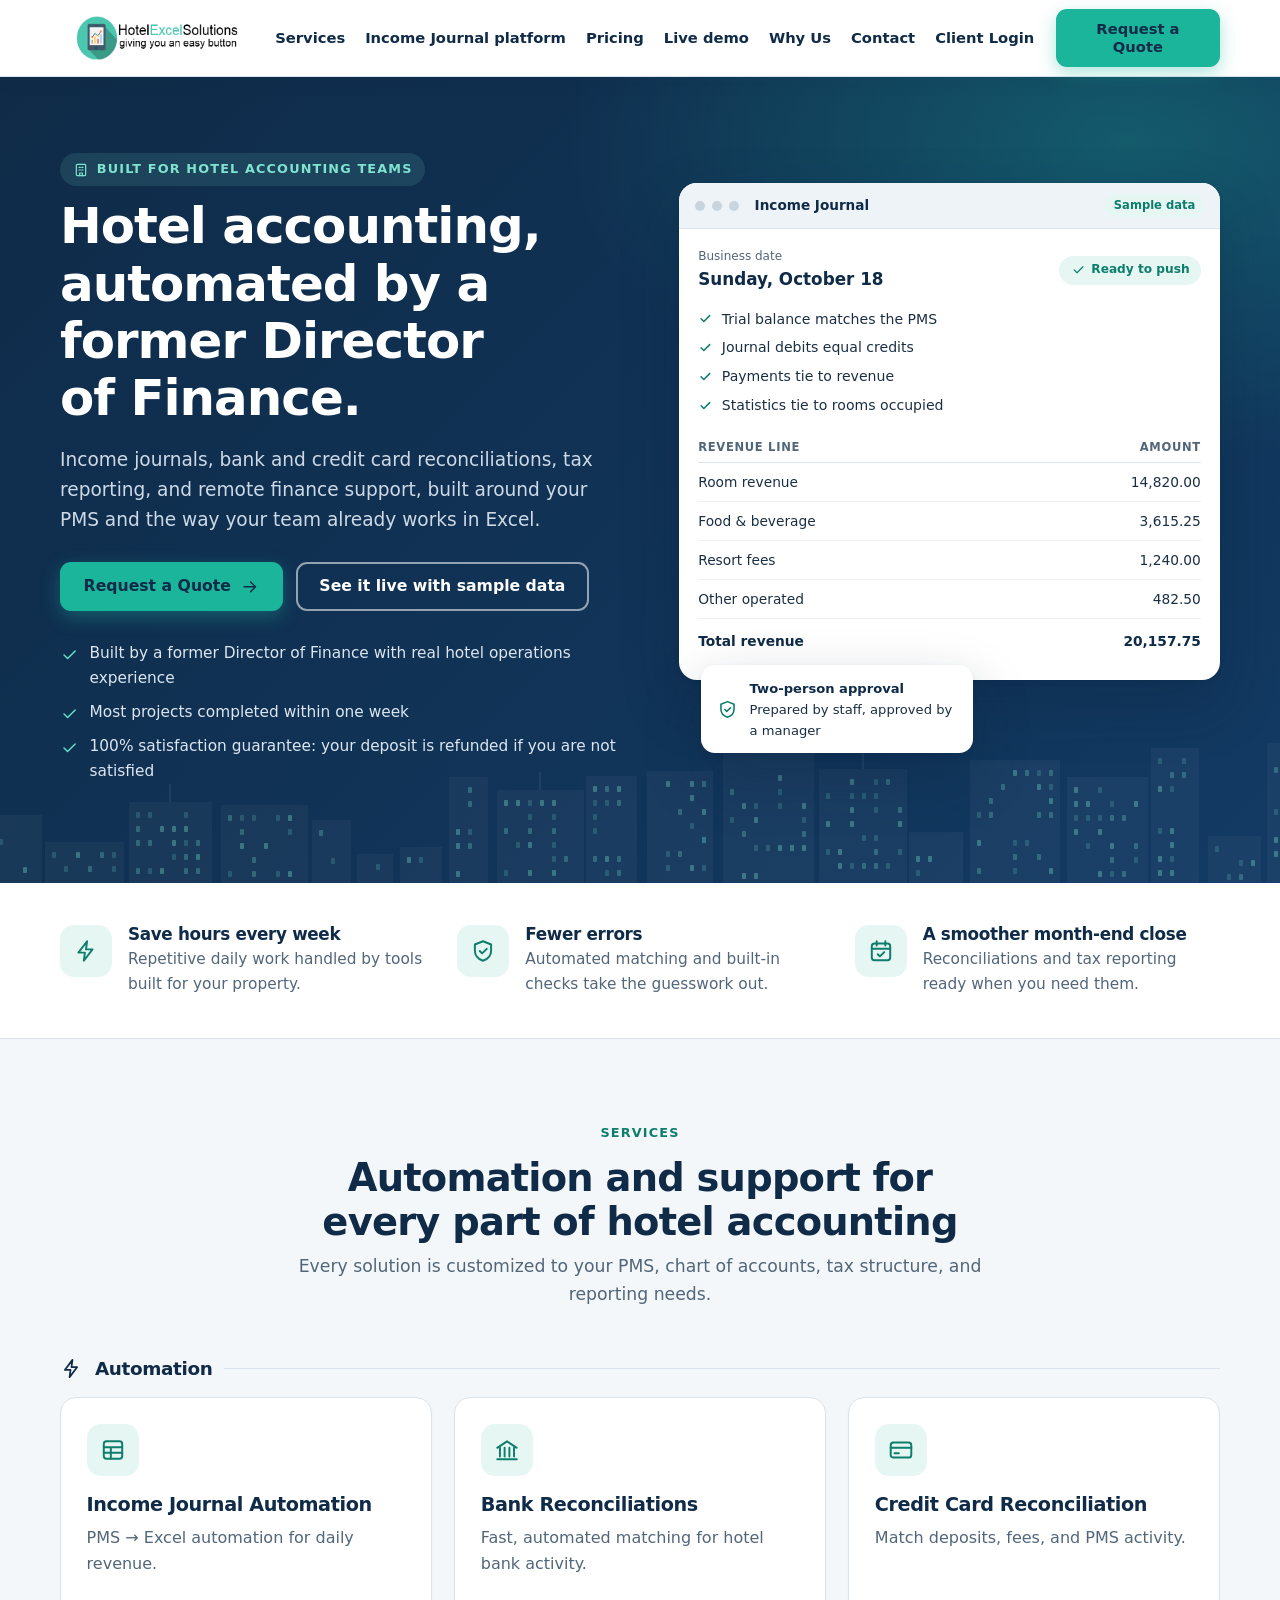
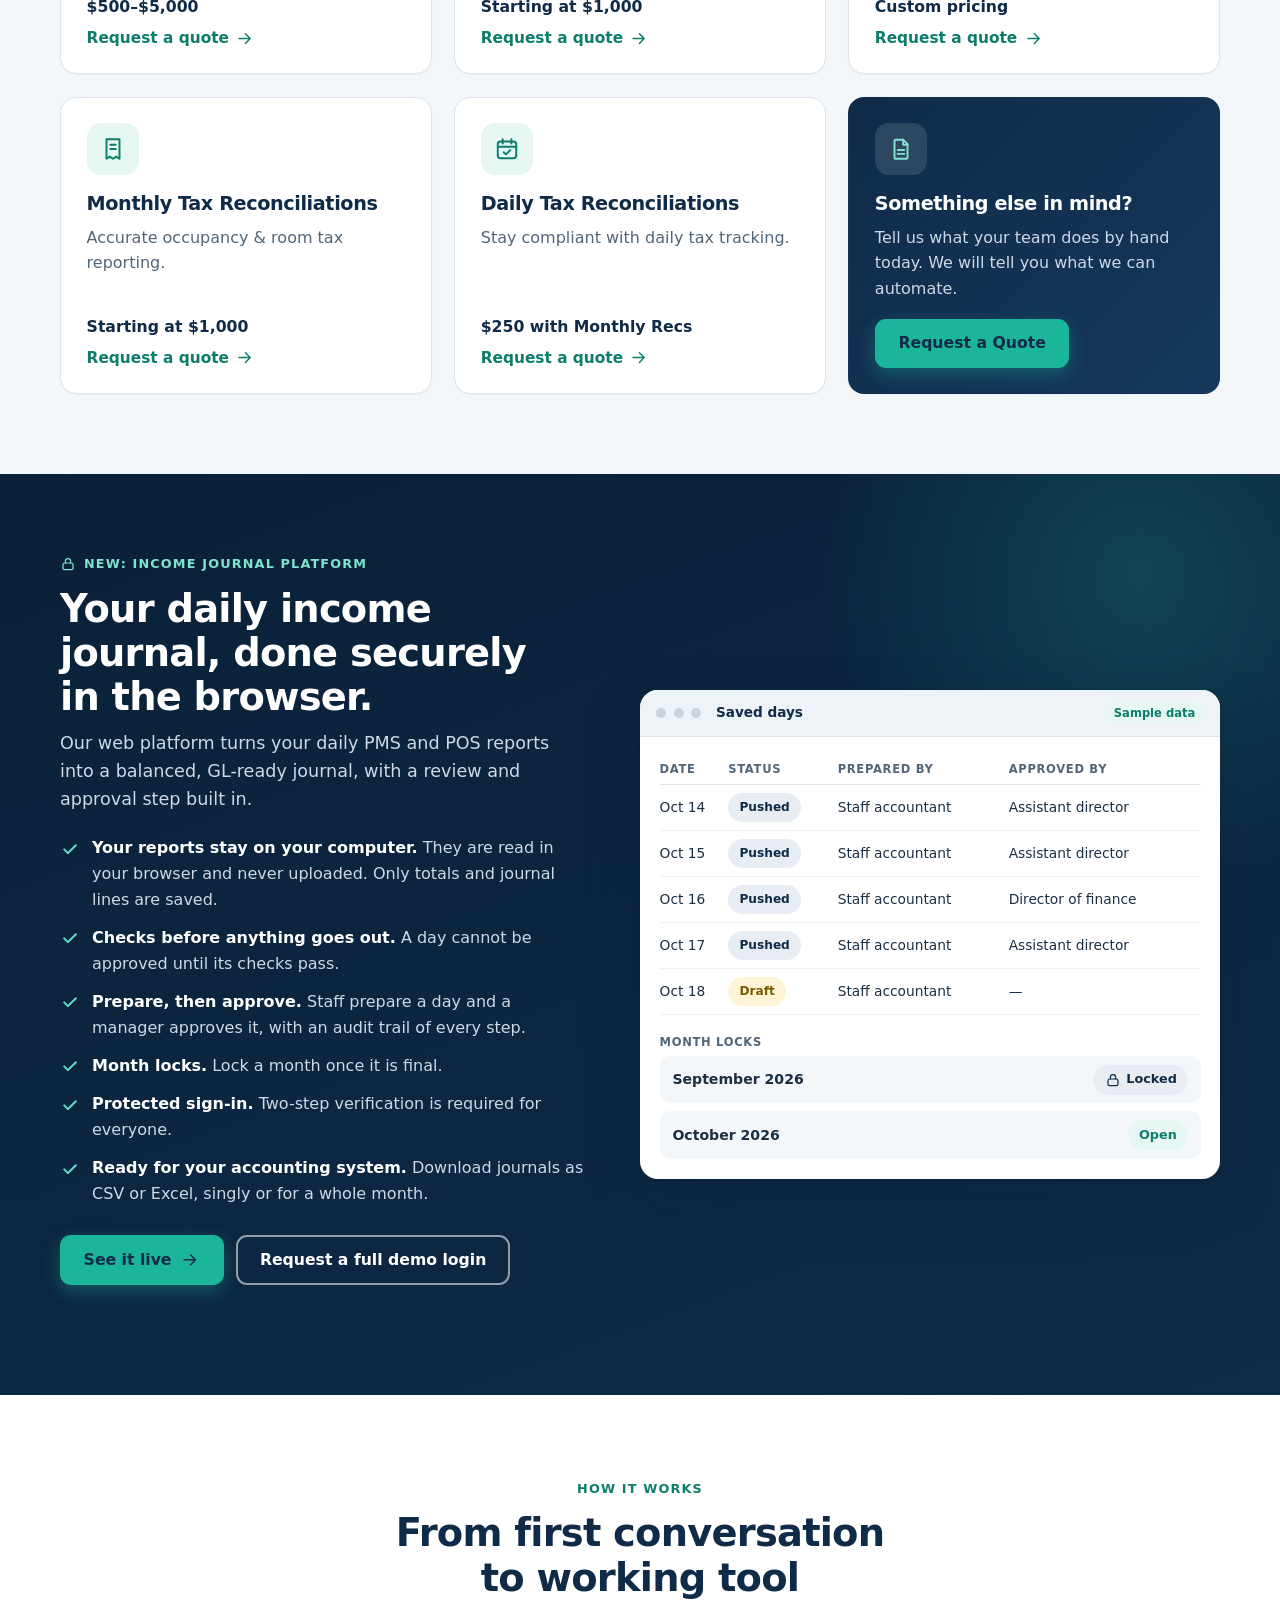
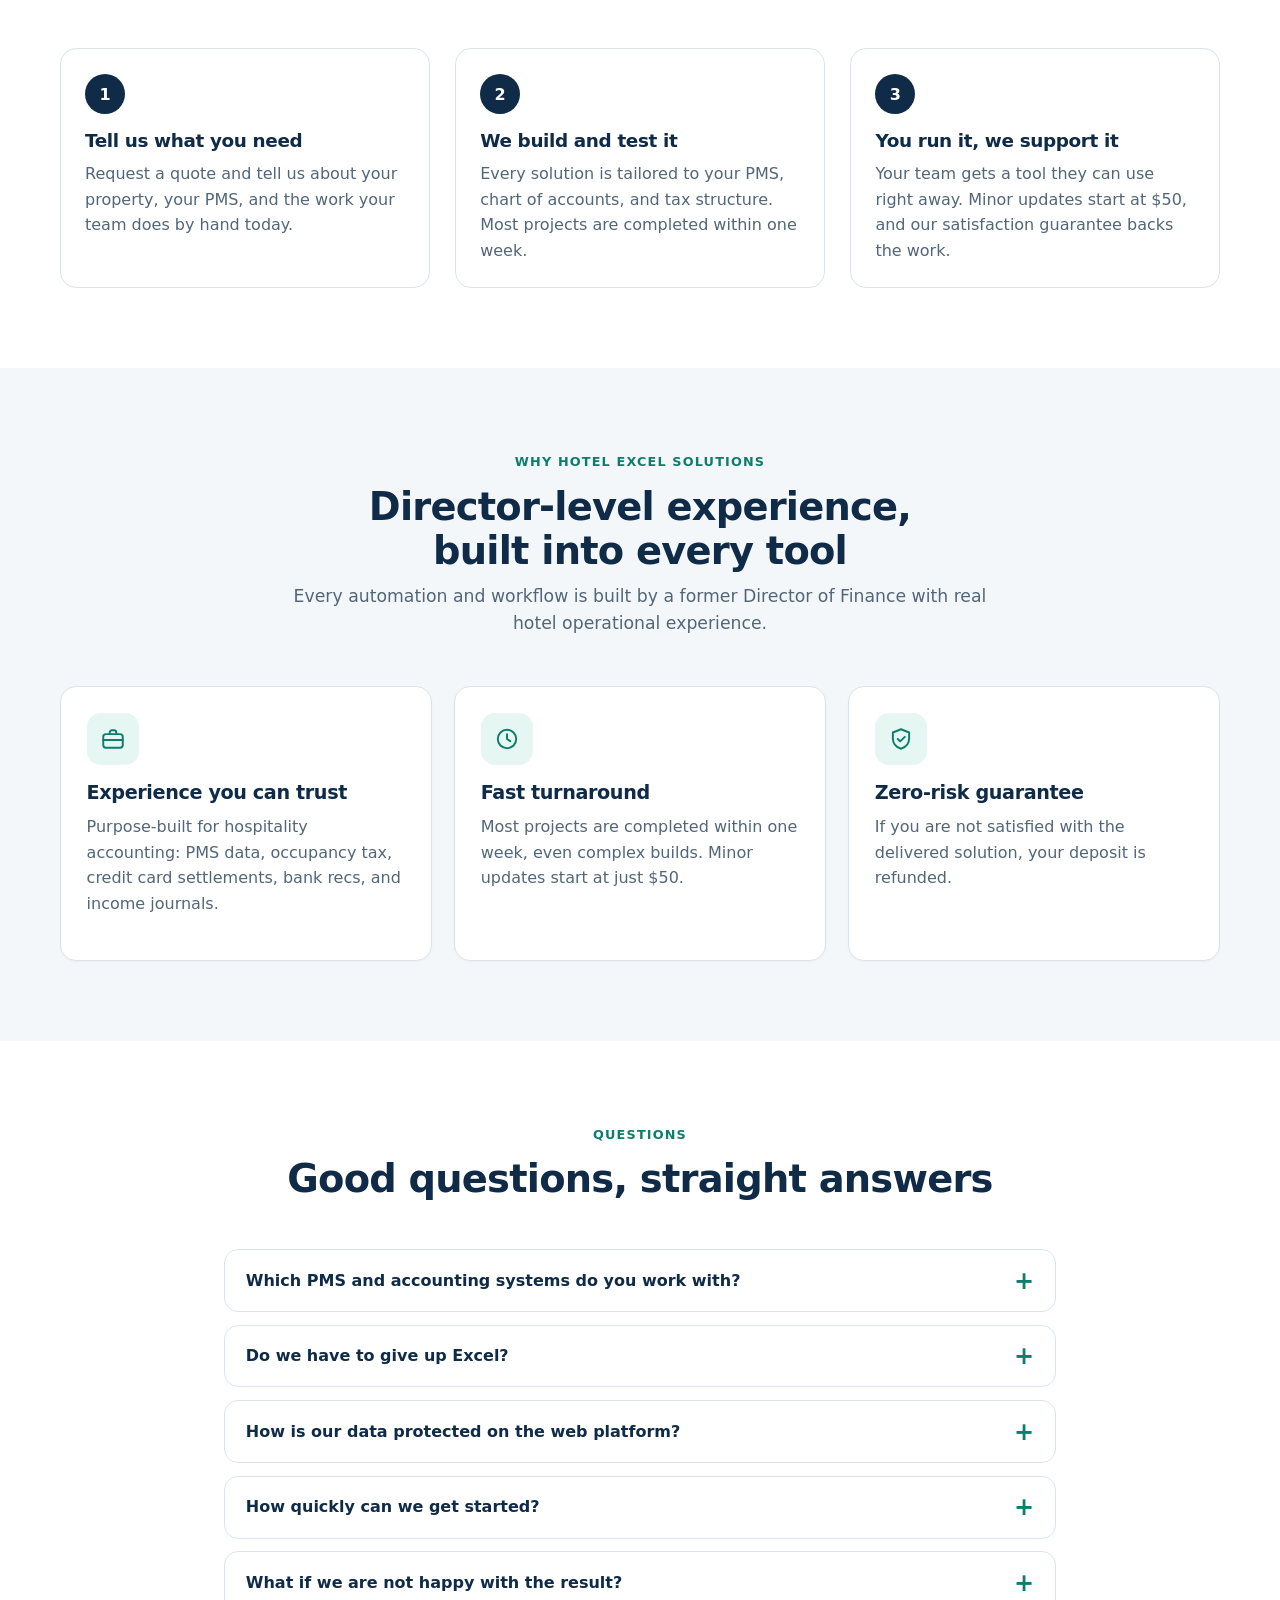
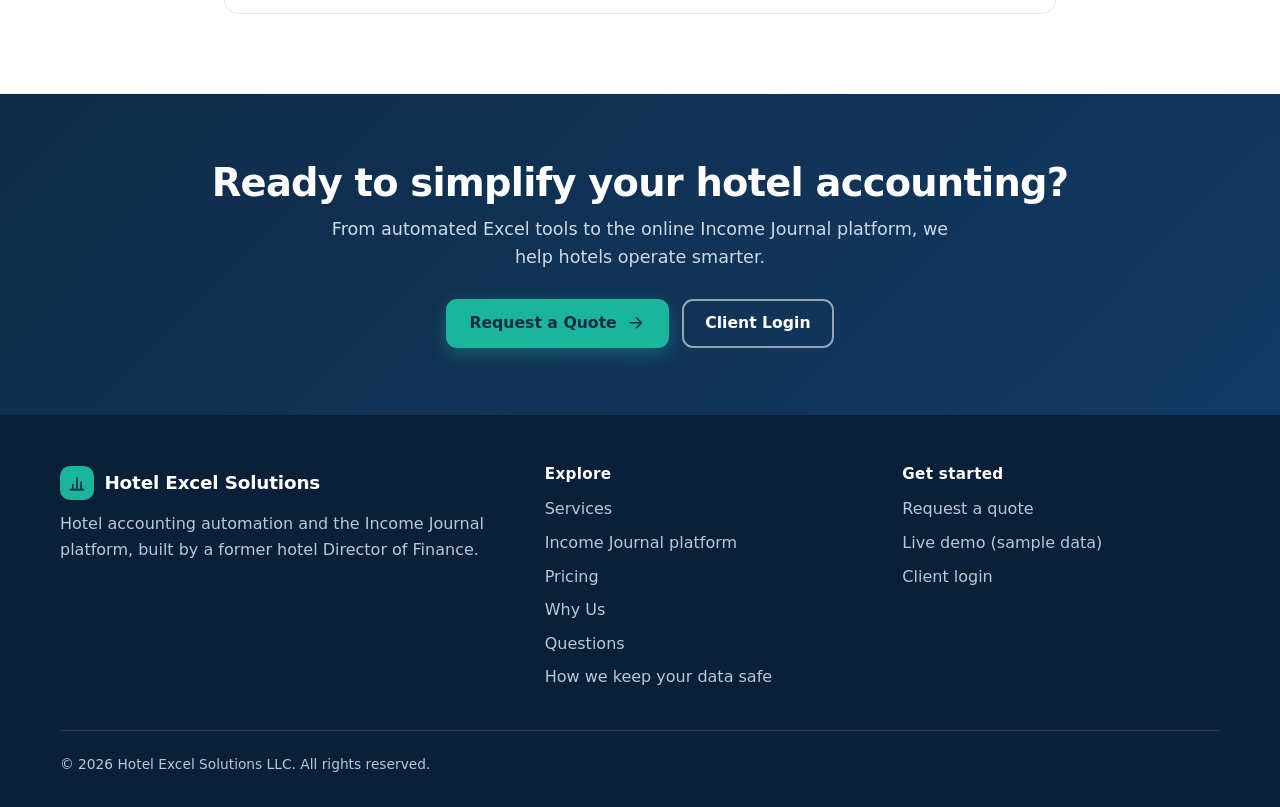
==== commit 02b08c0d: "Remove Remote support: Temporary Contract Labor and Fractional DOF (services, FAQ, quote topics, foo" ====
--- a/index.html
+++ b/index.html
@@ -3,28 +3,28 @@
 <head>
 <meta charset="utf-8">
 <meta name="viewport" content="width=device-width, initial-scale=1">
-<title>Hotel Accounting Automation & Fractional DOF | Hotel Excel Solutions</title>
-<meta name="description" content="Hotel accounting automation by a former Director of Finance: income journals, bank, credit card and tax reconciliations, remote contract labor, and fractional DOF.">
+<title>Hotel Accounting Automation & Income Journal Platform | Hotel Excel Solutions</title>
+<meta name="description" content="Hotel accounting automation by a former Director of Finance: income journals, bank, credit card and tax reconciliations, and an online Income Journal platform.">
 <link rel="canonical" href="https://hotelexcelsolutions.com/">
 <meta name="theme-color" content="#0f2b48">
 <meta http-equiv="Content-Security-Policy" content="default-src 'self'; script-src 'self'; style-src 'self'; img-src 'self' data:; font-src 'self'; connect-src https://api.web3forms.com; form-action https://api.web3forms.com; base-uri 'none'; object-src 'none'">
 <meta property="og:type" content="website">
 <meta property="og:site_name" content="Hotel Excel Solutions">
-<meta property="og:title" content="Hotel Accounting Automation & Fractional DOF | Hotel Excel Solutions">
-<meta property="og:description" content="Hotel accounting automation by a former Director of Finance: income journals, bank, credit card and tax reconciliations, remote contract labor, and fractional DOF.">
+<meta property="og:title" content="Hotel Accounting Automation & Income Journal Platform | Hotel Excel Solutions">
+<meta property="og:description" content="Hotel accounting automation by a former Director of Finance: income journals, bank, credit card and tax reconciliations, and an online Income Journal platform.">
 <meta property="og:url" content="https://hotelexcelsolutions.com/">
 <meta property="og:image" content="https://hotelexcelsolutions.com/og-image.png">
 <meta property="og:image:width" content="1200">
 <meta property="og:image:height" content="630">
 <meta property="og:image:alt" content="Hotel Excel Solutions: hotel accounting automation">
 <meta name="twitter:card" content="summary_large_image">
-<meta name="twitter:title" content="Hotel Accounting Automation & Fractional DOF | Hotel Excel Solutions">
-<meta name="twitter:description" content="Hotel accounting automation by a former Director of Finance: income journals, bank, credit card and tax reconciliations, remote contract labor, and fractional DOF.">
+<meta name="twitter:title" content="Hotel Accounting Automation & Income Journal Platform | Hotel Excel Solutions">
+<meta name="twitter:description" content="Hotel accounting automation by a former Director of Finance: income journals, bank, credit card and tax reconciliations, and an online Income Journal platform.">
 <meta name="twitter:image" content="https://hotelexcelsolutions.com/og-image.png">
 <link rel="icon" href="favicon.svg" type="image/svg+xml">
 <link rel="apple-touch-icon" href="apple-touch-icon.png">
 <link rel="stylesheet" href="styles.css">
-<script type="application/ld+json">{"@context": "https://schema.org", "@type": "ProfessionalService", "name": "Hotel Excel Solutions", "url": "https://hotelexcelsolutions.com/", "logo": "https://hotelexcelsolutions.com/logo.png", "description": "Hotel accounting automation, remote contract accounting labor, and fractional Director of Finance support, built by a former hotel Director of Finance.", "serviceType": ["Income journal automation", "Bank reconciliation", "Credit card reconciliation", "Occupancy and room tax reconciliation", "Temporary contract accounting labor", "Fractional Director of Finance"]}</script>
+<script type="application/ld+json">{"@context": "https://schema.org", "@type": "ProfessionalService", "name": "Hotel Excel Solutions", "url": "https://hotelexcelsolutions.com/", "logo": "https://hotelexcelsolutions.com/logo.png", "description": "Hotel accounting automation and the Income Journal platform, built by a former hotel Director of Finance.", "serviceType": ["Income journal automation", "Bank reconciliation", "Credit card reconciliation", "Occupancy and room tax reconciliation"]}</script>
 </head>
 <body>
 <svg class="hide" aria-hidden="true" focusable="false"><defs><symbol id="i-check" viewBox="0 0 24 24"><path d="M5 12.5l4.5 4.5L19 7.5"/></symbol><symbol id="i-arrow" viewBox="0 0 24 24"><path d="M5 12h14M13 6l6 6-6 6"/></symbol><symbol id="i-bank" viewBox="0 0 24 24"><path d="M3 10l9-6 9 6"/><path d="M5.5 10v8M9.8 10v8M14.2 10v8M18.5 10v8M3 20.5h18"/></symbol><symbol id="i-receipt" viewBox="0 0 24 24"><path d="M6 3h12v18l-3-2-3 2-3-2-3 2z"/><path d="M9.5 8h5M9.5 12h5"/></symbol><symbol id="i-calendar" viewBox="0 0 24 24"><rect x="3.5" y="5" width="17" height="15.5" rx="2.5"/><path d="M3.5 10h17M8 3v4M16 3v4"/><path d="M9 15l2 2 4-4"/></symbol><symbol id="i-table" viewBox="0 0 24 24"><rect x="3.5" y="4" width="17" height="16" rx="2.5"/><path d="M3.5 9.5h17M3.5 14.5h17M10 9.5V20"/></symbol><symbol id="i-card" viewBox="0 0 24 24"><rect x="2.5" y="5" width="19" height="14" rx="2.5"/><path d="M2.5 10h19M6 15h4"/></symbol><symbol id="i-users" viewBox="0 0 24 24"><circle cx="9" cy="8.5" r="3.2"/><path d="M3 19.5c.6-3.3 3-5 6-5s5.4 1.7 6 5"/><circle cx="17.2" cy="9.5" r="2.5"/><path d="M17 14.6c2.4.2 3.9 1.7 4.4 4.4"/></symbol><symbol id="i-briefcase" viewBox="0 0 24 24"><rect x="3" y="7.5" width="18" height="12.5" rx="2.5"/><path d="M9 7.5V6a2 2 0 012-2h2a2 2 0 012 2v1.5M3 13h18"/></symbol><symbol id="i-shield" viewBox="0 0 24 24"><path d="M12 3l7.5 3v5.5c0 4.6-3.1 8-7.5 9.5-4.4-1.5-7.5-4.9-7.5-9.5V6z"/><path d="M9 12l2.2 2.2L15.5 10"/></symbol><symbol id="i-lock" viewBox="0 0 24 24"><rect x="4.5" y="10.5" width="15" height="10" rx="2.5"/><path d="M8 10.5V8a4 4 0 018 0v2.5"/></symbol><symbol id="i-clock" viewBox="0 0 24 24"><circle cx="12" cy="12" r="8.5"/><path d="M12 7.5V12l3 2"/></symbol><symbol id="i-download" viewBox="0 0 24 24"><path d="M12 4v11M7.5 10.5L12 15l4.5-4.5M5 19.5h14"/></symbol><symbol id="i-menu" viewBox="0 0 24 24"><path d="M4 7h16M4 12h16M4 17h16"/></symbol><symbol id="i-close" viewBox="0 0 24 24"><path d="M6 6l12 12M18 6L6 18"/></symbol><symbol id="i-bolt" viewBox="0 0 24 24"><path d="M13 3L5 13.5h6L10 21l8-10.5h-6z"/></symbol><symbol id="i-bars" viewBox="0 0 24 24"><path d="M4 20h16"/><path d="M7 20v-6M12 20V6M17 20v-9"/></symbol><symbol id="i-refresh" viewBox="0 0 24 24"><path d="M20 11a8 8 0 00-14-4.5L4 9M4 4v5h5M4 13a8 8 0 0014 4.5L20 15M20 20v-5h-5"/></symbol><symbol id="i-building" viewBox="0 0 24 24"><rect x="5" y="3.5" width="14" height="17" rx="1.5"/><path d="M9 8h2M13 8h2M9 12h2M13 12h2M10 20.5v-4h4v4"/></symbol><symbol id="i-file" viewBox="0 0 24 24"><path d="M7 3.5h7l4 4V20a1 1 0 01-1 1H7a1 1 0 01-1-1V4.5a1 1 0 011-1z"/><path d="M14 3.5V8h4M9 13h6M9 16.5h6"/></symbol></defs></svg>
@@ -157,23 +157,6 @@
       </article>
     </div>
 
-    <h3 class="group-title"><svg class="ico" aria-hidden="true" focusable="false"><use href="#i-users"/></svg> Remote support</h3>
-    <div class="grid grid-2">
-      <article class="card">
-        <div class="icon-box"><svg class="ico" aria-hidden="true" focusable="false"><use href="#i-users"/></svg></div>
-        <h3>Temporary Contract Labor</h3>
-        <p>Remote hotel accounting coverage during turnover, leave, or peak periods.</p>
-        <div class="price">Flexible weekly rates</div>
-        <button type="button" class="more" data-open-quote data-interest="Temporary Contract Labor">Request staffing <svg class="ico" aria-hidden="true" focusable="false"><use href="#i-arrow"/></svg></button>
-      </article>
-      <article class="card">
-        <div class="icon-box"><svg class="ico" aria-hidden="true" focusable="false"><use href="#i-briefcase"/></svg></div>
-        <h3>Fractional Director of Finance</h3>
-        <p>Remote fractional DOF oversight without full-time payroll.</p>
-        <div class="price">Monthly retainer</div>
-        <button type="button" class="more" data-open-quote data-interest="Fractional Director of Finance">Learn more <svg class="ico" aria-hidden="true" focusable="false"><use href="#i-arrow"/></svg></button>
-      </article>
-    </div>
   </div>
 </section>
 
@@ -261,7 +244,6 @@
       <details><summary>Do we have to give up Excel?</summary><div class="answer"><p>No. Our automation is built with Excel and VBA, so your team keeps working in a tool it already knows. The web platform also lets you download journals as CSV or Excel files.</p></div></details>
       <details><summary>How is our data protected on the web platform?</summary><div class="answer"><p>Your daily reports are read in your browser and are never uploaded. Only totals, journal lines, and the files you generate are saved. Everyone signs in with a password plus two-step verification, access is limited by role, and every save, approval, and change is recorded in an audit log.</p></div></details>
       <details><summary>How quickly can we get started?</summary><div class="answer"><p>Most projects are completed within one week, even complex builds.</p></div></details>
-      <details><summary>Can you cover for our accountant during turnover or leave?</summary><div class="answer"><p>Yes. Temporary contract labor gives you remote hotel accounting coverage during turnover, leave, or peak periods, at flexible weekly rates.</p></div></details>
       <details><summary>What if we are not happy with the result?</summary><div class="answer"><p>Your deposit is refunded. Every delivered solution is covered by our 100% satisfaction guarantee.</p></div></details>
     </div>
   </div>
@@ -270,7 +252,7 @@
 <section class="cta-band" aria-labelledby="cta-h">
   <div class="wrap">
     <h2 id="cta-h">Ready to simplify your hotel accounting?</h2>
-    <p>From automated Excel tools to remote fractional DOF support, we help hotels operate smarter.</p>
+    <p>From automated Excel tools to the online Income Journal platform, we help hotels operate smarter.</p>
     <div class="hero-actions">
       <button type="button" class="btn btn-primary" data-open-quote>Request a Quote <svg class="ico" aria-hidden="true" focusable="false"><use href="#i-arrow"/></svg></button>
       <a class="btn btn-light" href="https://app.hotelexcelsolutions.com" rel="noopener">Client Login</a>
@@ -284,7 +266,7 @@
   <div class="wrap">
     <div>
       <div class="wordmark"><svg class="ico" aria-hidden="true" focusable="false"><use href="#i-bars"/></svg> Hotel Excel Solutions</div>
-      <p>Hotel accounting automation, remote contract labor, and fractional Director of Finance support.</p>
+      <p>Hotel accounting automation and the Income Journal platform, built by a former hotel Director of Finance.</p>
     </div>
     <div>
       <h4>Explore</h4>
@@ -329,7 +311,7 @@
       <div class="field"><label for="f-email">Email</label><input id="f-email" name="email" type="email" autocomplete="email" required></div>
       <div class="field"><label for="f-phone">Phone <small>(optional)</small></label><input id="f-phone" name="phone" type="tel" autocomplete="tel"></div>
     </div>
-    <div class="field"><label for="f-interest">What are you interested in?</label><select id="f-interest" name="interest"><option value="">Choose one (optional)</option><option value="Income Journal Automation">Income Journal Automation</option><option value="Income Journal web platform (demo)">Income Journal web platform (demo)</option><option value="Bank Reconciliations">Bank Reconciliations</option><option value="Credit Card Reconciliation">Credit Card Reconciliation</option><option value="Monthly Tax Reconciliations">Monthly Tax Reconciliations</option><option value="Daily Tax Reconciliations">Daily Tax Reconciliations</option><option value="Budgets and forecasting">Budgets and forecasting</option><option value="Financial statements">Financial statements (USALI)</option><option value="AR invoice reminders">AR invoice reminders</option><option value="Full demo login">A full demo login</option><option value="Temporary Contract Labor">Temporary Contract Labor</option><option value="Fractional Director of Finance">Fractional Director of Finance</option><option value="Something else">Something else</option></select></div>
+    <div class="field"><label for="f-interest">What are you interested in?</label><select id="f-interest" name="interest"><option value="">Choose one (optional)</option><option value="Income Journal Automation">Income Journal Automation</option><option value="Income Journal web platform (demo)">Income Journal web platform (demo)</option><option value="Bank Reconciliations">Bank Reconciliations</option><option value="Credit Card Reconciliation">Credit Card Reconciliation</option><option value="Monthly Tax Reconciliations">Monthly Tax Reconciliations</option><option value="Daily Tax Reconciliations">Daily Tax Reconciliations</option><option value="Budgets and forecasting">Budgets and forecasting</option><option value="Financial statements">Financial statements (USALI)</option><option value="AR invoice reminders">AR invoice reminders</option><option value="Full demo login">A full demo login</option><option value="Something else">Something else</option></select></div>
     <div class="field"><label for="f-message">Anything else we should know? <small>(optional)</small></label><textarea id="f-message" name="message" placeholder="Your PMS, what takes the most time, when you need it by&hellip;"></textarea></div>
     <p class="form-msg bad" id="formMsg" role="alert" hidden></p>
     <button type="submit" class="btn btn-primary btn-block">Send my request</button>
--- a/styles.css
+++ b/styles.css
@@ -340,6 +340,7 @@
 .plan-list .ico { color: var(--teal-d); margin-top: .15rem; stroke-width: 2.4; width: 1.05em; height: 1.05em; }
 .plan .btn { margin-top: auto; }
 .plan.picked { border-color: var(--teal); box-shadow: 0 0 0 2px var(--teal-l), var(--shadow); }
+.card .plan-ask { font-size: 1.45rem; font-weight: 800; color: var(--navy); letter-spacing: -.02em; line-height: 1.2; margin: .35rem 0 0; }
 .price-note { text-align: center; color: var(--muted); font-size: .9rem; margin: 1.6rem 0 0; }
 
 .estimate { display: grid; grid-template-columns: 1.35fr 1fr; gap: 1.4rem; align-items: start; }
